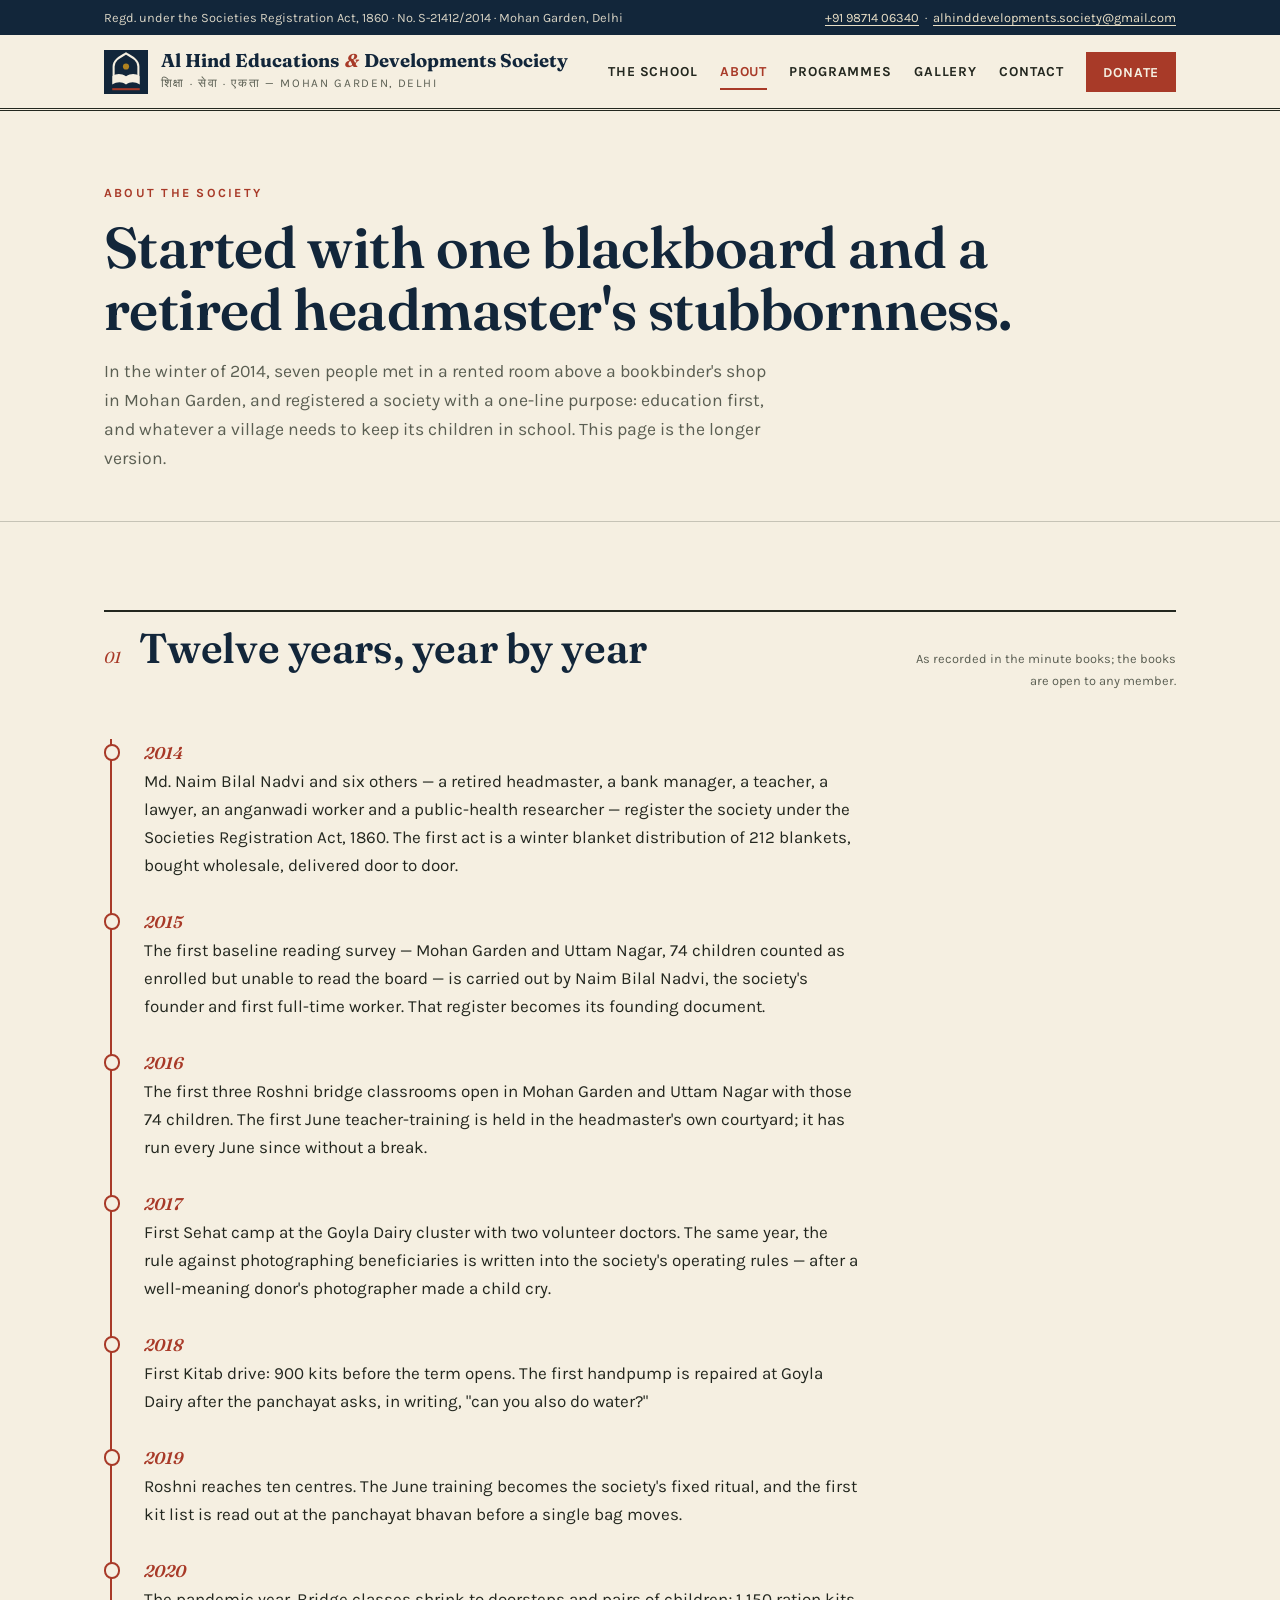
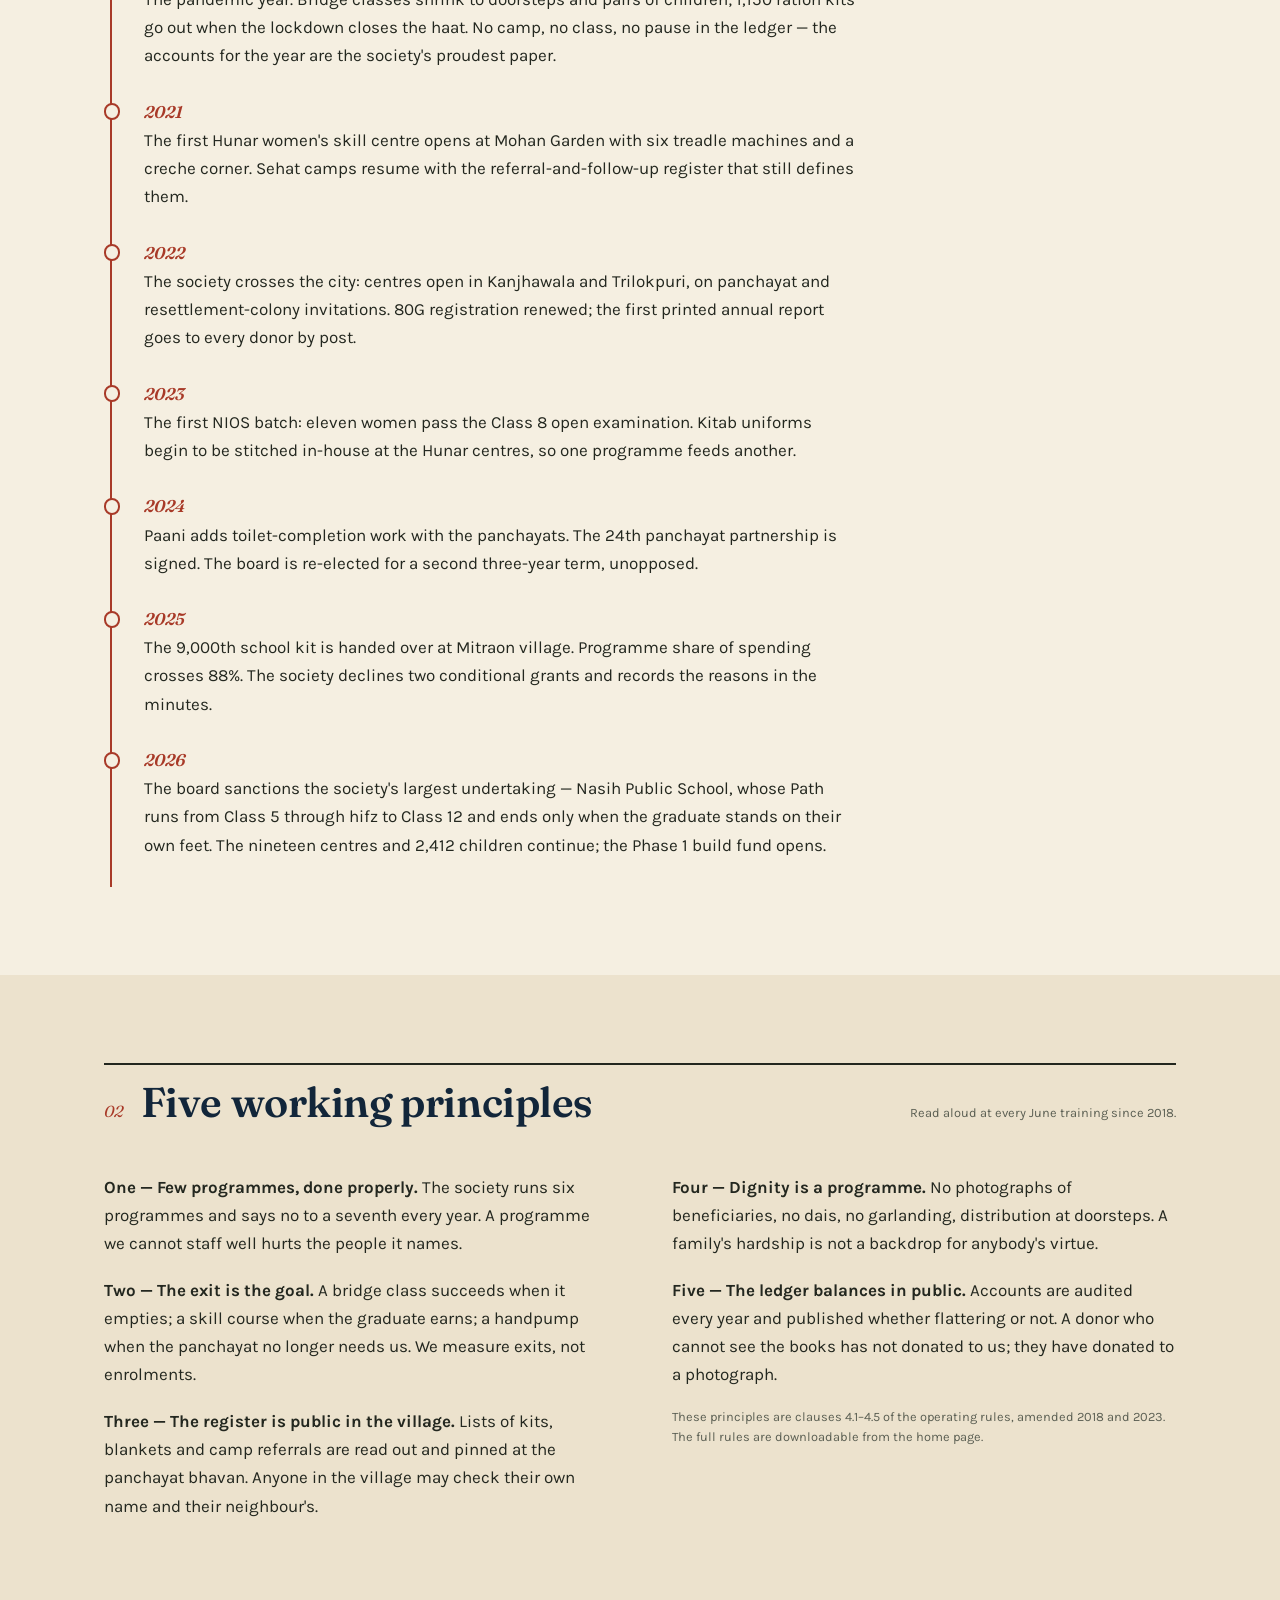
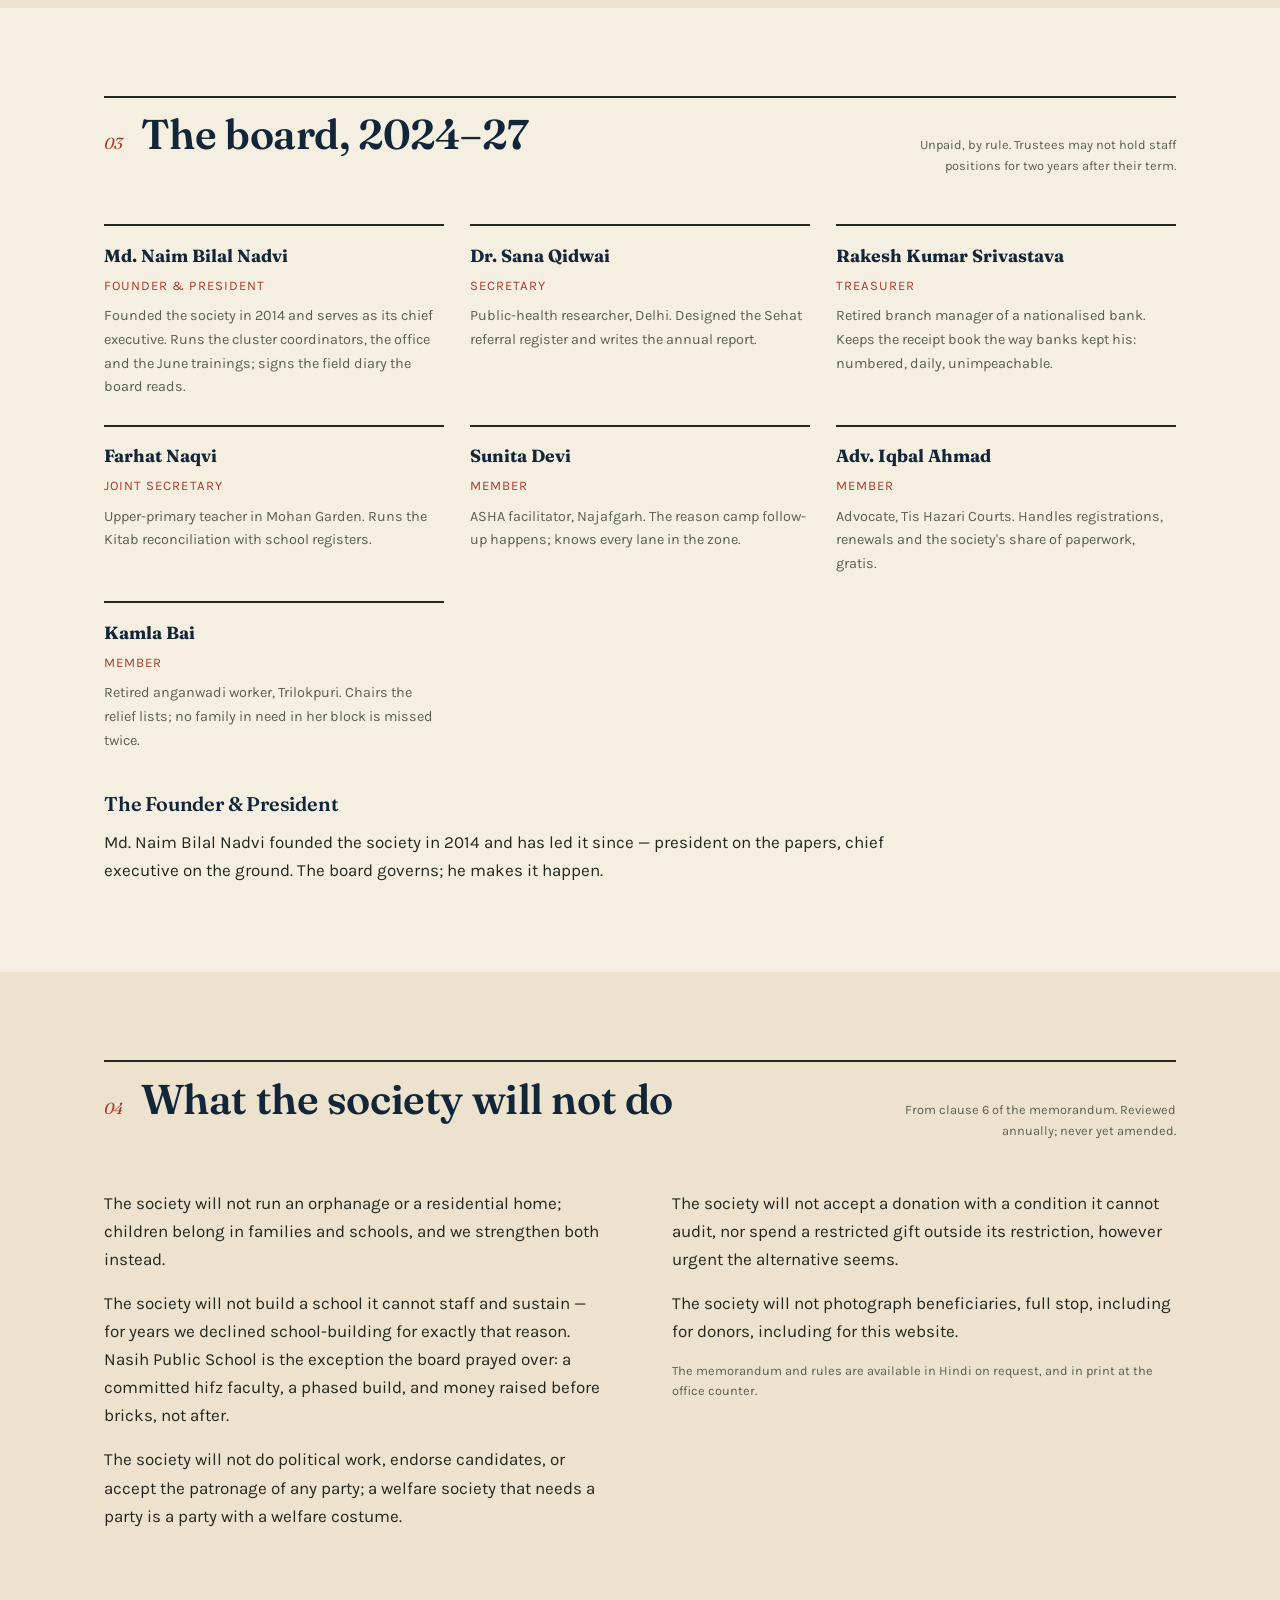
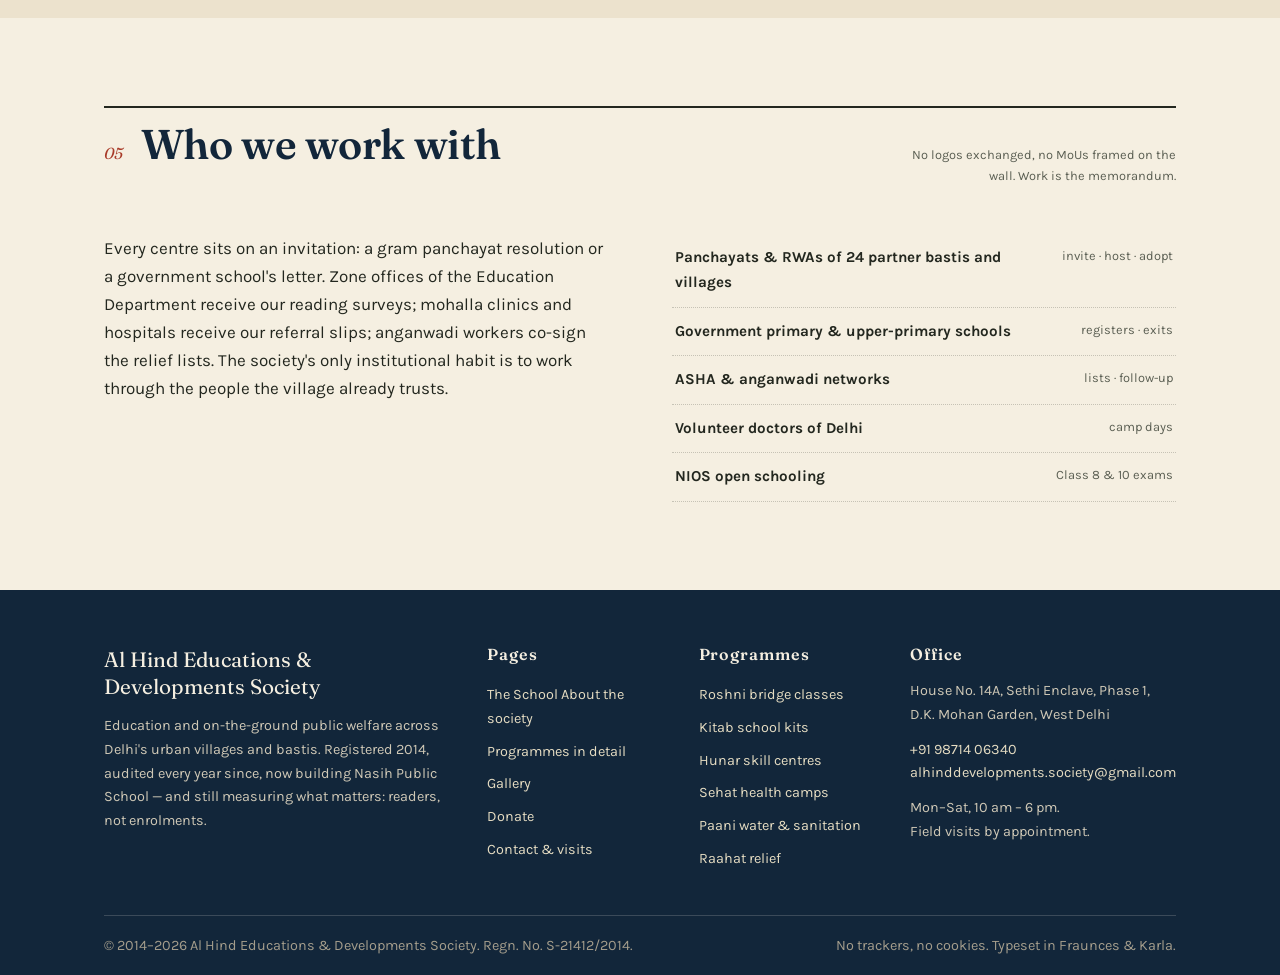
==== about.html @ a282d588 "Redesign around Nasih Public School — Islam-first, four-stage Path New school.html: the idea (adab b" ====
<!DOCTYPE html>
<html lang="en">
<head>
<meta charset="utf-8">
<meta name="viewport" content="width=device-width, initial-scale=1">
<title>About the society — Al Hind Educations &amp; Developments Society, Mohan Garden, Delhi</title>
<meta name="description" content="The history, principles, board and constitution of Al Hind Educations & Developments Society — a welfare society working in education and public welfare across Delhi's urban villages and bastis since 2014.">
<link rel="icon" type="image/svg+xml" href="assets/favicon.svg">
<link rel="preconnect" href="https://fonts.googleapis.com">
<link rel="preconnect" href="https://fonts.gstatic.com" crossorigin>
<link href="https://fonts.googleapis.com/css2?family=Fraunces:ital,opsz,wght@0,9..144,400..700;1,9..144,400..700&family=Karla:ital,wght@0,400..700;1,400..700&display=swap" rel="stylesheet">
<link rel="stylesheet" href="assets/css/style.css">
</head>
<body>
<a class="skip" href="#main">Skip to content</a>
<div class="progress" aria-hidden="true"><span id="progress"></span></div>

<!-- REPLACE before publishing: registration number, phone, email and address are placeholders. -->

<div class="topbar">
  <div class="wrap topbar-in">
    <p>Regd. under the Societies Registration Act, 1860 · No. S-21412/2014 · Mohan Garden, Delhi</p>
    <p><a href="tel:+919871406340">+91 98714 06340</a> &nbsp;·&nbsp; <a href="mailto:alhinddevelopments.society@gmail.com">alhinddevelopments.society@gmail.com</a></p>
  </div>
</div>

<header class="masthead">
  <div class="wrap mast-in">
    <a class="brand" href="index.html">
      <svg class="mark" viewBox="0 0 64 64" aria-hidden="true"><rect width="64" height="64" fill="#12263a"/><path d="M14 38V24C14 14 24 10 32 5C40 10 50 14 50 24V38" fill="none" stroke="#f5efe1" stroke-width="3"/><circle cx="32" cy="24" r="4.5" fill="#b0821f"/><path d="M12 50c7-4 14-4 20 0V38c-7-4-14-4-20 0z" fill="#f5efe1"/><path d="M52 50c-7-4-14-4-20 0V38c7-4 14-4 20 0z" fill="#f5efe1"/><path d="M12 57h40" stroke="#a83a28" stroke-width="3"/></svg>
      <span>
        <span class="brand-name">Al Hind Educations <em>&amp;</em> Developments Society</span>
        <span class="brand-sub">शिक्षा · सेवा · एकता — Mohan Garden, Delhi</span>
      </span>
    </a>
    <button class="nav-toggle" aria-expanded="false" aria-controls="site-nav">Menu</button>
    <nav class="nav" id="site-nav" aria-label="Main">
      <a href="school.html">The School</a>
      <a href="about.html" aria-current="page">About</a>
      <a href="programs.html">Programmes</a>
      <a href="gallery.html">Gallery</a>
      <a href="contact.html">Contact</a>
      <a class="donate" href="donate.html">Donate</a>
    </nav>
  </div>
</header>

<main id="main">

  <section class="page-hero">
    <div class="wrap">
      <p class="kicker">About the society</p>
      <h1>Started with one blackboard and a retired headmaster's stubbornness.</h1>
      <p class="lede">In the winter of 2014, seven people met in a rented room above a bookbinder's shop in Mohan Garden, and registered a society with a one-line purpose: education first, and whatever a village needs to keep its children in school. This page is the longer version.</p>
    </div>
  </section>

  <section id="history">
    <div class="wrap">
      <div class="sec-head"><span class="sec-no">01</span><h2>Twelve years, year by year</h2><span class="sec-note">As recorded in the minute books; the books are open to any member.</span></div>
      <ul class="timeline rv">
        <li><time>2014</time><p>Md. Naim Bilal Nadvi and six others — a retired headmaster, a bank manager, a teacher, a lawyer, an anganwadi worker and a public-health researcher — register the society under the Societies Registration Act, 1860. The first act is a winter blanket distribution of 212 blankets, bought wholesale, delivered door to door.</p></li>
        <li><time>2015</time><p>The first baseline reading survey — Mohan Garden and Uttam Nagar, 74 children counted as enrolled but unable to read the board — is carried out by Naim Bilal Nadvi, the society's founder and first full-time worker. That register becomes its founding document.</p></li>
        <li><time>2016</time><p>The first three Roshni bridge classrooms open in Mohan Garden and Uttam Nagar with those 74 children. The first June teacher-training is held in the headmaster's own courtyard; it has run every June since without a break.</p></li>
        <li><time>2017</time><p>First Sehat camp at the Goyla Dairy cluster with two volunteer doctors. The same year, the rule against photographing beneficiaries is written into the society's operating rules — after a well-meaning donor's photographer made a child cry.</p></li>
        <li><time>2018</time><p>First Kitab drive: 900 kits before the term opens. The first handpump is repaired at Goyla Dairy after the panchayat asks, in writing, "can you also do water?"</p></li>
        <li><time>2019</time><p>Roshni reaches ten centres. The June training becomes the society's fixed ritual, and the first kit list is read out at the panchayat bhavan before a single bag moves.</p></li>
        <li><time>2020</time><p>The pandemic year. Bridge classes shrink to doorsteps and pairs of children; 1,150 ration kits go out when the lockdown closes the haat. No camp, no class, no pause in the ledger — the accounts for the year are the society's proudest paper.</p></li>
        <li><time>2021</time><p>The first Hunar women's skill centre opens at Mohan Garden with six treadle machines and a creche corner. Sehat camps resume with the referral-and-follow-up register that still defines them.</p></li>
        <li><time>2022</time><p>The society crosses the city: centres open in Kanjhawala and Trilokpuri, on panchayat and resettlement-colony invitations. 80G registration renewed; the first printed annual report goes to every donor by post.</p></li>
        <li><time>2023</time><p>The first NIOS batch: eleven women pass the Class 8 open examination. Kitab uniforms begin to be stitched in-house at the Hunar centres, so one programme feeds another.</p></li>
        <li><time>2024</time><p>Paani adds toilet-completion work with the panchayats. The 24th panchayat partnership is signed. The board is re-elected for a second three-year term, unopposed.</p></li>
        <li><time>2025</time><p>The 9,000th school kit is handed over at Mitraon village. Programme share of spending crosses 88%. The society declines two conditional grants and records the reasons in the minutes.</p></li>
        <li><time>2026</time><p>The board sanctions the society's largest undertaking — Nasih Public School, whose Path runs from Class&nbsp;5 through hifz to Class&nbsp;12 and ends only when the graduate stands on their own feet. The nineteen centres and 2,412 children continue; the Phase&nbsp;1 build fund opens.</p></li>
      </ul>
    </div>
  </section>

  <section class="tinted" id="principles">
    <div class="wrap">
      <div class="sec-head"><span class="sec-no">02</span><h2>Five working principles</h2><span class="sec-note">Read aloud at every June training since 2018.</span></div>
      <div class="impact-grid">
        <div class="rv">
          <p style="margin-bottom:1.2rem"><strong>One — Few programmes, done properly.</strong> The society runs six programmes and says no to a seventh every year. A programme we cannot staff well hurts the people it names.</p>
          <p style="margin-bottom:1.2rem"><strong>Two — The exit is the goal.</strong> A bridge class succeeds when it empties; a skill course when the graduate earns; a handpump when the panchayat no longer needs us. We measure exits, not enrolments.</p>
          <p><strong>Three — The register is public in the village.</strong> Lists of kits, blankets and camp referrals are read out and pinned at the panchayat bhavan. Anyone in the village may check their own name and their neighbour's.</p>
        </div>
        <div class="rv">
          <p style="margin-bottom:1.2rem"><strong>Four — Dignity is a programme.</strong> No photographs of beneficiaries, no dais, no garlanding, distribution at doorsteps. A family's hardship is not a backdrop for anybody's virtue.</p>
          <p style="margin-bottom:1.2rem"><strong>Five — The ledger balances in public.</strong> Accounts are audited every year and published whether flattering or not. A donor who cannot see the books has not donated to us; they have donated to a photograph.</p>
          <p class="fine">These principles are clauses 4.1–4.5 of the operating rules, amended 2018 and 2023. The full rules are downloadable from the home page.</p>
        </div>
      </div>
    </div>
  </section>

  <section id="board">
    <div class="wrap">
      <div class="sec-head"><span class="sec-no">03</span><h2>The board, 2024–27</h2><span class="sec-note">Unpaid, by rule. Trustees may not hold staff positions for two years after their term.</span></div>
      <ul class="board rv">
        <li><b>Md. Naim Bilal Nadvi</b><span>Founder &amp; President</span><p>Founded the society in 2014 and serves as its chief executive. Runs the cluster coordinators, the office and the June trainings; signs the field diary the board reads.</p></li>
        <li><b>Dr. Sana Qidwai</b><span>Secretary</span><p>Public-health researcher, Delhi. Designed the Sehat referral register and writes the annual report.</p></li>
        <li><b>Rakesh Kumar Srivastava</b><span>Treasurer</span><p>Retired branch manager of a nationalised bank. Keeps the receipt book the way banks kept his: numbered, daily, unimpeachable.</p></li>
        <li><b>Farhat Naqvi</b><span>Joint Secretary</span><p>Upper-primary teacher in Mohan Garden. Runs the Kitab reconciliation with school registers.</p></li>
        <li><b>Sunita Devi</b><span>Member</span><p>ASHA facilitator, Najafgarh. The reason camp follow-up happens; knows every lane in the zone.</p></li>
        <li><b>Adv. Iqbal Ahmad</b><span>Member</span><p>Advocate, Tis Hazari Courts. Handles registrations, renewals and the society's share of paperwork, gratis.</p></li>
        <li><b>Kamla Bai</b><span>Member</span><p>Retired anganwadi worker, Trilokpuri. Chairs the relief lists; no family in need in her block is missed twice.</p></li>
      </ul>
      <h3 style="margin-top:2.6rem; margin-bottom:.8rem">The Founder &amp; President</h3>
      <p style="max-width:46em">Md. Naim Bilal Nadvi founded the society in 2014 and has led it since — president on the papers, chief executive on the ground. The board governs; he makes it happen.</p>
    </div>
  </section>

  <section class="tinted" id="wont-do">
    <div class="wrap">
      <div class="sec-head"><span class="sec-no">04</span><h2>What the society will not do</h2><span class="sec-note">From clause 6 of the memorandum. Reviewed annually; never yet amended.</span></div>
      <div class="impact-grid">
        <div class="rv">
          <p style="margin-bottom:1rem">The society will not run an orphanage or a residential home; children belong in families and schools, and we strengthen both instead.</p>
          <p style="margin-bottom:1rem">The society will not build a school it cannot staff and sustain — for years we declined school-building for exactly that reason. Nasih Public School is the exception the board prayed over: a committed hifz faculty, a phased build, and money raised before bricks, not after.</p>
          <p>The society will not do political work, endorse candidates, or accept the patronage of any party; a welfare society that needs a party is a party with a welfare costume.</p>
        </div>
        <div class="rv">
          <p style="margin-bottom:1rem">The society will not accept a donation with a condition it cannot audit, nor spend a restricted gift outside its restriction, however urgent the alternative seems.</p>
          <p style="margin-bottom:1rem">The society will not photograph beneficiaries, full stop, including for donors, including for this website.</p>
          <p class="fine">The memorandum and rules are available in Hindi on request, and in print at the office counter.</p>
        </div>
      </div>
    </div>
  </section>

  <section id="partners">
    <div class="wrap">
      <div class="sec-head"><span class="sec-no">05</span><h2>Who we work with</h2><span class="sec-note">No logos exchanged, no MoUs framed on the wall. Work is the memorandum.</span></div>
      <div class="impact-grid rv">
        <div>
          <p style="max-width:38em">Every centre sits on an invitation: a gram panchayat resolution or a government school's letter. Zone offices of the Education Department receive our reading surveys; mohalla clinics and hospitals receive our referral slips; anganwadi workers co-sign the relief lists. The society's only institutional habit is to work through the people the village already trusts.</p>
        </div>
        <div>
          <ul class="doc-list">
            <li><a href="contact.html">Panchayats &amp; RWAs of 24 partner bastis and villages <span>invite · host · adopt</span></a></li>
            <li><a href="contact.html">Government primary &amp; upper-primary schools <span>registers · exits</span></a></li>
            <li><a href="contact.html">ASHA &amp; anganwadi networks <span>lists · follow-up</span></a></li>
            <li><a href="contact.html">Volunteer doctors of Delhi <span>camp days</span></a></li>
            <li><a href="contact.html">NIOS open schooling <span>Class 8 &amp; 10 exams</span></a></li>
          </ul>
        </div>
      </div>
    </div>
  </section>

</main>

<footer>
  <div class="wrap">
    <div class="foot-grid">
      <div>
        <p class="foot-brand">Al Hind Educations &amp; Developments Society</p>
        <p style="margin-top:.9rem">Education and on-the-ground public welfare across Delhi's urban villages and bastis. Registered 2014, audited every year since, now building Nasih Public School — and still measuring what matters: readers, not enrolments.</p>
      </div>
      <div>
        <h3>Pages</h3>
        <ul>
          <li><a href="school.html">The School</a>
      <a href="about.html">About the society</a></li>
          <li><a href="programs.html">Programmes in detail</a></li>
          <li><a href="gallery.html">Gallery</a></li>
          <li><a href="donate.html">Donate</a></li>
          <li><a href="contact.html">Contact &amp; visits</a></li>
        </ul>
      </div>
      <div>
        <h3>Programmes</h3>
        <ul>
          <li><a href="programs.html#roshni">Roshni bridge classes</a></li>
          <li><a href="programs.html#kitab">Kitab school kits</a></li>
          <li><a href="programs.html#hunar">Hunar skill centres</a></li>
          <li><a href="programs.html#sehat">Sehat health camps</a></li>
          <li><a href="programs.html#paani">Paani water &amp; sanitation</a></li>
          <li><a href="programs.html#raahat">Raahat relief</a></li>
        </ul>
      </div>
      <div>
        <h3>Office</h3>
        <p>House No. 14A, Sethi Enclave, Phase 1,<br>D.K. Mohan Garden, West Delhi</p>
        <p style="margin-top:.7rem"><a href="tel:+919871406340">+91 98714 06340</a><br><a href="mailto:alhinddevelopments.society@gmail.com">alhinddevelopments.society@gmail.com</a></p>
        <p style="margin-top:.7rem">Mon–Sat, 10 am – 6 pm.<br>Field visits by appointment.</p>
      </div>
    </div>
    <div class="foot-base">
      <p>© 2014–<span data-year>2026</span> Al Hind Educations &amp; Developments Society. Regn. No. S-21412/2014.</p>
      <p>No trackers, no cookies. Typeset in Fraunces &amp; Karla.</p>
    </div>
  </div>
</footer>

<script src="assets/js/main.js"></script>
</body>
</html>
---- assets/css/style.css ----
/* ==========================================================================
   Al Hind Educations & Developments Society
   Hand-set stylesheet — no framework, no icons-as-decoration, no gradients.
   Display: Fraunces · Text: Karla
   ========================================================================== */

:root {
  --paper: #f5efe1;
  --paper-deep: #ece2cd;
  --card: #fbf7ec;
  --ink: #23271f;
  --ink-soft: #5b5f53;
  --indigo: #1d3a56;
  --indigo-deep: #12263a;
  --madder: #a83a28;
  --madder-deep: #7d2a1c;
  --ochre: #b0821f;
  --leaf: #33654c;
  --line: rgba(35, 39, 31, 0.22);
  --line-soft: rgba(35, 39, 31, 0.12);
  --serif: "Fraunces", "Iowan Old Style", Georgia, "Times New Roman", serif;
  --sans: "Karla", "Gill Sans", "Trebuchet MS", Verdana, sans-serif;
  --wrap: 72rem;
  --gutter: clamp(1rem, 4vw, 2.5rem);
}

* { margin: 0; padding: 0; box-sizing: border-box; }

html { scroll-behavior: smooth; }

body {
  background: var(--paper);
  color: var(--ink);
  font-family: var(--sans);
  font-size: 1.0625rem;
  line-height: 1.65;
  -webkit-font-smoothing: antialiased;
  text-rendering: optimizeLegibility;
  overflow-x: clip;
}

img { display: block; max-width: 100%; height: auto; }

a { color: var(--madder); text-decoration-thickness: 1px; text-underline-offset: 3px; }
a:hover { color: var(--madder-deep); }

::selection { background: var(--ochre); color: var(--indigo-deep); }

:focus-visible {
  outline: 2px solid var(--madder);
  outline-offset: 3px;
}

.wrap { max-width: var(--wrap); margin-inline: auto; padding-inline: var(--gutter); }

.skip {
  position: absolute; left: -999px; top: 0;
  background: var(--indigo-deep); color: var(--paper);
  padding: .6rem 1rem; z-index: 200;
}
.skip:focus { left: 0; }

/* ---------- type helpers ---------- */

h1, h2, h3, .display {
  font-family: var(--serif);
  font-weight: 600;
  line-height: 1.08;
  letter-spacing: -0.01em;
  color: var(--indigo-deep);
}

.kicker {
  font-family: var(--sans);
  font-size: .78rem;
  font-weight: 700;
  letter-spacing: .18em;
  text-transform: uppercase;
  color: var(--madder);
}

.small { font-size: .9rem; }
.fine { font-size: .8rem; color: var(--ink-soft); line-height: 1.55; }

em { font-family: var(--serif); font-style: italic; }

/* ---------- progress + topbar ---------- */

.progress {
  position: fixed; inset: 0 0 auto 0; height: 3px;
  background: transparent; z-index: 120; pointer-events: none;
}
.progress span {
  display: block; height: 100%; width: 0;
  background: var(--madder);
}

.topbar {
  background: var(--indigo-deep); color: #d8d3c4;
  font-size: .8rem;
}
.topbar a { color: #e9dfc6; }
.topbar-in {
  display: flex; justify-content: space-between; gap: 1rem;
  padding-block: .45rem; flex-wrap: wrap;
}

/* ---------- masthead ---------- */

.masthead {
  background: var(--paper);
  border-bottom: 3px double var(--ink);
  position: sticky; top: 0; z-index: 100;
  transition: box-shadow .25s ease;
}
.masthead.scrolled { box-shadow: 0 6px 24px rgba(18, 38, 58, .14); }

.mast-in {
  display: flex; align-items: center; justify-content: space-between;
  gap: 1.5rem; padding-block: .9rem;
}

.brand { display: flex; align-items: center; gap: .8rem; text-decoration: none; color: inherit; }
.brand .mark { width: 44px; height: 44px; flex: none; }
.brand-name {
  font-family: var(--serif); font-weight: 700; font-size: 1.16rem;
  color: var(--indigo-deep); line-height: 1.15; display: block;
}
.brand-name em { color: var(--madder); padding-inline: .1em; }
.brand-sub { display: block; font-size: .74rem; letter-spacing: .14em; text-transform: uppercase; color: var(--ink-soft); margin-top: .15rem; }

.nav { display: flex; align-items: center; gap: 1.4rem; }
.nav a {
  text-decoration: none; color: var(--ink);
  font-size: .86rem; font-weight: 700; letter-spacing: .06em; text-transform: uppercase;
  padding-block: .35rem; border-bottom: 2px solid transparent;
}
.nav a:hover, .nav a[aria-current="page"] { color: var(--madder); border-bottom-color: var(--madder); }
.nav a.donate {
  background: var(--madder); color: var(--paper);
  padding: .55rem 1.05rem; border-bottom: none;
}
.nav a.donate:hover { background: var(--madder-deep); color: var(--paper); }

.nav-toggle {
  display: none; background: none; border: 1.5px solid var(--ink);
  font: 700 .8rem var(--sans); letter-spacing: .1em; text-transform: uppercase;
  padding: .5rem .9rem; cursor: pointer; color: var(--ink);
}

/* ---------- hero ---------- */

.hero { padding-block: clamp(2.5rem, 6vw, 5rem) clamp(2.5rem, 6vw, 4.5rem); }
.hero-grid {
  display: grid; grid-template-columns: minmax(0, 7fr) minmax(0, 5fr);
  gap: clamp(2rem, 5vw, 4.5rem); align-items: start;
}
.hero h1 {
  font-size: clamp(2.6rem, 6vw, 4.6rem);
  margin: 1rem 0 1.4rem;
}
.hero h1 .thin { font-weight: 400; font-style: italic; color: var(--madder); }
.hero .lede {
  font-size: clamp(1.05rem, 1.6vw, 1.25rem);
  max-width: 34em; color: var(--ink-soft);
}
.hero .lede strong { color: var(--ink); }

.hero-cta { display: flex; gap: 2rem; margin-top: 1.8rem; flex-wrap: wrap; }
.arrow-link {
  font-weight: 700; letter-spacing: .04em; text-transform: uppercase;
  font-size: .86rem; text-decoration: none; color: var(--indigo-deep);
  border-bottom: 2px solid var(--ochre); padding-bottom: .3rem;
}
.arrow-link:hover { color: var(--madder); border-color: var(--madder); }
.arrow-link::after { content: " →"; font-family: var(--sans); }

.hero-fig { position: relative; }
.hero-fig figure { border: 1px solid var(--line); background: var(--card); padding: .6rem; }
.hero-fig img { width: 100%; aspect-ratio: 4 / 3; object-fit: cover; }
.hero-fig figcaption { font-size: .8rem; color: var(--ink-soft); padding-top: .55rem; line-height: 1.5; }
.hero-fig .stamp {
  position: absolute; top: -1.1rem; right: -0.6rem;
  background: var(--indigo); color: var(--paper);
  font-size: .72rem; letter-spacing: .16em; text-transform: uppercase; font-weight: 700;
  padding: .45rem .8rem; transform: rotate(2deg);
}

/* stats strip */
.stats {
  margin-top: clamp(2.5rem, 5vw, 4rem);
  border-top: 2px solid var(--ink);
  display: grid; grid-template-columns: repeat(5, 1fr);
}
.stat { padding: 1.1rem 1.2rem 0 0; }
.stat + .stat { border-left: 1px solid var(--line-soft); padding-left: 1.2rem; }
.stat b {
  display: block; font-family: var(--serif); font-weight: 700;
  font-size: clamp(1.6rem, 3vw, 2.4rem); color: var(--indigo-deep); line-height: 1;
}
.stat span { font-size: .8rem; color: var(--ink-soft); display: block; margin-top: .4rem; line-height: 1.4; }

/* ---------- field ticker ---------- */

.ticker { border-block: 1px solid var(--line); background: var(--paper-deep); overflow: hidden; }
.ticker-in { display: flex; width: max-content; animation: tick 60s linear infinite; }
.ticker:hover .ticker-in, .ticker:focus-within .ticker-in { animation-play-state: paused; }
.ticker-set { display: flex; gap: 3rem; padding: .6rem 1.5rem .6rem 3rem; white-space: nowrap; font-size: .84rem; color: var(--ink); }
.ticker-set b { color: var(--madder); font-weight: 700; letter-spacing: .08em; }
@keyframes tick { to { transform: translateX(-50%); } }

/* ---------- section scaffolding ---------- */

section { padding-block: clamp(3rem, 7vw, 5.5rem); }
section.tinted { background: var(--paper-deep); }
section.dark { background: var(--indigo-deep); color: #ddd6c5; }
section.dark h2, section.dark h3 { color: var(--paper); }

.sec-head {
  display: flex; align-items: baseline; gap: 1.1rem;
  border-top: 2px solid var(--ink); padding-top: .9rem;
  margin-bottom: clamp(1.8rem, 4vw, 3rem);
}
.sec-no {
  font-family: var(--serif); font-style: italic; font-size: 1rem; color: var(--madder);
}
.sec-head h2 { font-size: clamp(1.7rem, 3.4vw, 2.6rem); }
.sec-head .sec-note { margin-left: auto; font-size: .8rem; color: var(--ink-soft); max-width: 22em; text-align: right; }
section.dark .sec-head { border-top-color: var(--paper); }
section.dark .sec-head .sec-note { color: #b7b0a0; }

/* ---------- mission ---------- */

.mission-grid { display: grid; grid-template-columns: minmax(0, 7fr) minmax(0, 5fr); gap: clamp(2rem, 5vw, 4rem); }
.mission-statement {
  font-family: var(--serif); font-size: clamp(1.5rem, 3vw, 2.2rem);
  line-height: 1.3; color: var(--indigo-deep); font-weight: 500;
}
.mission-statement em { color: var(--madder); }
.mission-body p + p { margin-top: 1rem; }
.signoff { margin-top: 1.6rem; display: flex; align-items: center; gap: 1rem; }
.signoff .sig {
  font-family: var(--serif); font-style: italic; font-size: 1.35rem; color: var(--indigo);
}
.signoff small { display: block; color: var(--ink-soft); }
.rule-v { width: 1px; align-self: stretch; background: var(--line); }

/* ---------- programme accordion ---------- */

.prog { border-bottom: 1px solid var(--line); }
.prog:first-of-type { border-top: 1px solid var(--line); }
.prog-btn {
  width: 100%; background: none; border: none; cursor: pointer;
  display: grid; grid-template-columns: 3.2rem 1fr auto 2rem;
  align-items: baseline; gap: 1rem; text-align: left;
  padding: 1.15rem .4rem; color: inherit; font: inherit;
}
.prog-btn:hover { background: rgba(176, 130, 31, .08); }
.prog-no { font-family: var(--serif); font-style: italic; color: var(--madder); font-size: 1.05rem; }
.prog-name { font-family: var(--serif); font-size: clamp(1.2rem, 2.4vw, 1.7rem); font-weight: 600; color: var(--indigo-deep); }
.prog-name small { display: block; font-family: var(--sans); font-size: .8rem; color: var(--ink-soft); letter-spacing: .04em; margin-top: .15rem; font-weight: 400; }
.prog-meta { font-size: .8rem; color: var(--ink-soft); letter-spacing: .06em; text-transform: uppercase; }
.prog-x { font-family: var(--serif); font-size: 1.4rem; color: var(--madder); text-align: right; transition: transform .3s ease; }
.prog.open .prog-x { transform: rotate(45deg); }

.prog-panel { display: grid; grid-template-rows: 0fr; transition: grid-template-rows .45s ease; }
.prog.open .prog-panel { grid-template-rows: 1fr; }
.prog-panel > div { overflow: hidden; }
.prog-body {
  display: grid; grid-template-columns: minmax(0, 7fr) minmax(0, 5fr);
  gap: 2rem; padding: .4rem .4rem 2rem;
}
.prog-body p { max-width: 38em; }
.prog-body p + p { margin-top: .9rem; }
.prog-facts { border-left: 1px solid var(--line); padding-left: 1.6rem; }
.prog-facts dl div { display: flex; justify-content: space-between; gap: 1rem; padding: .5rem 0; border-bottom: 1px dotted var(--line); }
.prog-facts dt { font-size: .82rem; letter-spacing: .08em; text-transform: uppercase; color: var(--ink-soft); }
.prog-facts dd { font-weight: 700; font-size: .92rem; text-align: right; }
.prog-fig { grid-column: 1 / -1; }
.prog-fig img { width: 100%; max-height: 22rem; object-fit: cover; }
.prog-fig figcaption { font-size: .8rem; color: var(--ink-soft); padding-top: .5rem; }

/* ---------- impact ---------- */

.impact-grid { display: grid; grid-template-columns: minmax(0, 6fr) minmax(0, 6fr); gap: clamp(2rem, 5vw, 4rem); align-items: start; }
.chart { background: var(--card); border: 1px solid var(--line); padding: 1.4rem; }
.chart h3 { font-size: 1.05rem; margin-bottom: .2rem; }
.chart .fine { margin-bottom: 1rem; }
.bar-row { display: grid; grid-template-columns: 6.5rem 1fr 3.2rem; align-items: center; gap: .8rem; padding-block: .45rem; }
.bar-row span { font-size: .85rem; }
.bar { background: var(--paper-deep); height: .9rem; position: relative; }
.bar i { position: absolute; inset: 0 auto 0 0; background: var(--indigo); }
.bar-row:nth-child(odd) .bar i { background: var(--madder); }
.bar-row b { font-size: .9rem; text-align: right; }
.footnote { margin-top: 1.1rem; font-size: .78rem; color: var(--ink-soft); border-top: 1px dotted var(--line); padding-top: .7rem; }

/* ---------- field story ---------- */

.story { display: grid; grid-template-columns: minmax(0, 8fr) minmax(0, 4fr); gap: clamp(2rem, 5vw, 4rem); }
.story article { max-width: 40em; }
.story .byline { font-size: .82rem; letter-spacing: .1em; text-transform: uppercase; color: var(--ink-soft); margin-bottom: 1.4rem; }
.story article p { margin-bottom: 1.1rem; }
.story article p:first-of-type::first-letter {
  font-family: var(--serif); font-weight: 700; font-size: 4.3rem; line-height: .8;
  float: left; padding: .35rem .7rem 0 0; color: var(--madder);
}
.pull {
  border-top: 2px solid var(--madder); border-bottom: 1px solid var(--line);
  margin: 1.8rem 0; padding: 1.1rem 0;
  font-family: var(--serif); font-style: italic; font-size: 1.45rem; line-height: 1.35;
  color: var(--indigo-deep);
}
.story-aside figure + figure { margin-top: 1.4rem; }
.story-aside img { width: 100%; aspect-ratio: 5 / 4; object-fit: cover; border: 1px solid var(--line); padding: .4rem; background: var(--card); }
.story-aside figcaption { font-size: .8rem; color: var(--ink-soft); padding-top: .45rem; }

/* ---------- tables ---------- */

table { width: 100%; border-collapse: collapse; font-size: .92rem; }
.tablewrap { overflow-x: auto; -webkit-overflow-scrolling: touch; }
.tablewrap table { min-width: 34rem; }
caption { text-align: left; font-size: .8rem; color: var(--ink-soft); padding-bottom: .6rem; }
th {
  text-align: left; font-size: .76rem; letter-spacing: .1em; text-transform: uppercase;
  color: var(--ink-soft); border-bottom: 2px solid var(--ink); padding: .55rem .8rem .55rem 0;
}
td { border-bottom: 1px solid var(--line-soft); padding: .6rem .8rem .6rem 0; vertical-align: top; }
td.num, th.num { text-align: right; font-variant-numeric: tabular-nums; }
tr:hover td { background: rgba(176, 130, 31, .07); }

/* ---------- voices ---------- */

.voices { display: grid; grid-template-columns: repeat(3, 1fr); gap: 2rem; }
.voice { border-top: 2px solid var(--ink); padding-top: 1.1rem; }
.voice blockquote {
  font-family: var(--serif); font-style: italic; font-size: 1.22rem; line-height: 1.45;
  color: var(--paper);
}
.voice blockquote::before { content: "“"; color: var(--ochre); font-size: 1.6em; line-height: 0; vertical-align: -0.3em; margin-right: .1em; }
.voice cite { display: block; margin-top: 1rem; font-style: normal; font-size: .8rem; letter-spacing: .1em; text-transform: uppercase; color: #b7b0a0; }

/* ---------- transparency ---------- */

.trans-grid { display: grid; grid-template-columns: minmax(0, 6fr) minmax(0, 6fr); gap: clamp(2rem, 5vw, 4rem); align-items: start; }
.doc-list { list-style: none; }
.doc-list li { border-bottom: 1px dotted var(--line); }
.doc-list a {
  display: flex; justify-content: space-between; gap: 1rem;
  padding: .7rem .2rem; text-decoration: none; color: var(--ink); font-weight: 700; font-size: .95rem;
}
.doc-list a:hover { color: var(--madder); }
.doc-list a span { color: var(--ink-soft); font-weight: 400; font-size: .8rem; white-space: nowrap; }

/* ---------- give ---------- */

.give-grid { display: grid; grid-template-columns: repeat(4, 1fr); gap: 1.2rem; }
.give-card {
  border: 1px solid var(--line); background: var(--card); padding: 1.3rem;
  display: flex; flex-direction: column; gap: .6rem; text-decoration: none; color: inherit;
  transition: transform .2s ease, box-shadow .2s ease;
}
.give-card:hover { transform: translateY(-4px); box-shadow: 0 12px 28px rgba(18, 38, 58, .16); color: inherit; }
.give-card b { font-family: var(--serif); font-size: 1.7rem; color: var(--madder); }
.give-card span { font-size: .92rem; color: var(--ink-soft); }
.give-card .arrow-link { margin-top: auto; align-self: flex-start; }

/* ---------- news ---------- */

.news-list { border-top: 1px solid var(--line); }
.news-item {
  display: grid; grid-template-columns: 8.5rem 1fr auto; gap: 1.5rem; align-items: baseline;
  padding: 1.1rem .2rem; border-bottom: 1px solid var(--line);
}
.news-item time { font-family: var(--serif); font-style: italic; color: var(--madder); }
.news-item h3 { font-size: 1.15rem; font-weight: 600; }
.news-item p { color: var(--ink-soft); font-size: .94rem; margin-top: .25rem; max-width: 44em; }
.news-item .tag {
  font-size: .72rem; letter-spacing: .12em; text-transform: uppercase; font-weight: 700;
  border: 1px solid var(--line); padding: .25rem .6rem; color: var(--ink-soft); white-space: nowrap;
}

/* ---------- gallery ---------- */

.gal { display: grid; grid-template-columns: repeat(3, 1fr); gap: 1.4rem; }
.gal figure { border: 1px solid var(--line); background: var(--card); padding: .5rem; }
.gal .ph { overflow: hidden; }
.gal img { width: 100%; aspect-ratio: 4 / 3; object-fit: cover; filter: saturate(.92) contrast(1.02); transition: transform .6s ease; }
.gal figure:hover img { transform: scale(1.04); }
.gal figcaption { font-size: .82rem; color: var(--ink-soft); padding-top: .55rem; line-height: 1.5; }
.gal figcaption b { color: var(--ink); }

/* ---------- faq ---------- */

.faq { max-width: 52rem; }
.faq .prog-btn { grid-template-columns: 1fr 2rem; }
.faq .prog-name { font-size: 1.15rem; }
.faq .prog-body { display: block; padding-bottom: 1.4rem; }
.faq .prog-body p { max-width: 46em; }

/* ---------- forms ---------- */

.field { margin-bottom: 1.3rem; }
.field label {
  display: block; font-size: .78rem; font-weight: 700; letter-spacing: .12em;
  text-transform: uppercase; color: var(--ink-soft); margin-bottom: .4rem;
}
.field input, .field select, .field textarea {
  width: 100%; background: transparent; border: none;
  border-bottom: 2px solid var(--ink);
  font: 1rem var(--sans); color: var(--ink); padding: .55rem .1rem;
  border-radius: 0;
}
.field textarea { border: 1.5px solid var(--line); padding: .8rem; background: var(--card); }
.field input:focus, .field select:focus, .field textarea:focus { outline: none; border-color: var(--madder); }
.btn {
  display: inline-block; background: var(--indigo); color: var(--paper);
  border: none; cursor: pointer; font: 700 .88rem var(--sans);
  letter-spacing: .1em; text-transform: uppercase; padding: .85rem 1.6rem;
  text-decoration: none;
}
.btn:hover { background: var(--indigo-deep); color: var(--paper); }
.btn.madder { background: var(--madder); }
.btn.madder:hover { background: var(--madder-deep); }
.form-note { font-size: .85rem; color: var(--leaf); font-weight: 700; min-height: 1.4em; margin-top: .6rem; }

/* ---------- contact ---------- */

.contact-grid { display: grid; grid-template-columns: minmax(0, 5fr) minmax(0, 7fr); gap: clamp(2rem, 5vw, 4rem); align-items: start; }
.addr { font-style: normal; line-height: 1.9; }
.addr b { font-family: var(--serif); font-size: 1.15rem; color: var(--indigo-deep); }
.map-frame { border: 1px solid var(--line); background: var(--card); padding: .5rem; }
.map-frame iframe { width: 100%; height: 20rem; border: none; display: block; filter: saturate(.85); }

/* ---------- footer ---------- */

footer { background: var(--indigo-deep); color: #cfc8b6; margin-top: 0; }
.foot-grid {
  display: grid; grid-template-columns: 2fr 1fr 1fr 1.4fr;
  gap: 2.5rem; padding-block: 3.5rem 2.5rem;
}
footer h3 { color: var(--paper); font-size: 1rem; letter-spacing: .06em; margin-bottom: 1rem; }
footer .foot-brand { font-family: var(--serif); font-size: 1.3rem; color: var(--paper); line-height: 1.3; }
footer p, footer li { font-size: .9rem; }
footer ul { list-style: none; }
footer li { padding-block: .28rem; }
footer a { color: #e5dcc2; text-decoration: none; }
footer a:hover { color: var(--ochre); }
.foot-base {
  border-top: 1px solid rgba(245, 239, 225, .18);
  padding-block: 1.1rem; display: flex; justify-content: space-between; gap: 1rem; flex-wrap: wrap;
  font-size: .78rem; color: #a49d8c;
}

/* ---------- page hero for inner pages ---------- */

.page-hero { padding-block: clamp(2.5rem, 6vw, 4.5rem) clamp(2rem, 4vw, 3rem); border-bottom: 1px solid var(--line); }
.page-hero h1 { font-size: clamp(2.2rem, 5vw, 3.6rem); margin: .8rem 0 1rem; max-width: 16em; }
.page-hero .lede { color: var(--ink-soft); max-width: 38em; font-size: 1.1rem; }

/* ---------- timeline (about) ---------- */

.timeline { border-left: 2px solid var(--madder); margin-left: .4rem; }
.timeline li { list-style: none; position: relative; padding: 0 0 1.8rem 2rem; }
.timeline li::before {
  content: ""; position: absolute; left: -0.55rem; top: .35rem;
  width: .8rem; height: .8rem; background: var(--paper); border: 2px solid var(--madder); border-radius: 50%;
}
.timeline time { font-family: var(--serif); font-style: italic; color: var(--madder); font-weight: 600; }
.timeline p { max-width: 42em; }

/* ---------- board ---------- */

.board { display: grid; grid-template-columns: repeat(3, 1fr); gap: 1.6rem; }
.board li { list-style: none; border-top: 2px solid var(--ink); padding-top: .9rem; }
.board b { font-family: var(--serif); font-size: 1.1rem; color: var(--indigo-deep); display: block; }
.board span { font-size: .82rem; letter-spacing: .08em; text-transform: uppercase; color: var(--madder); }
.board p { font-size: .9rem; color: var(--ink-soft); margin-top: .4rem; }

/* ---------- reveal on scroll ---------- */

.rv { opacity: 0; transform: translateY(18px); transition: opacity .7s ease, transform .7s ease; }
.rv.in { opacity: 1; transform: none; }

@media (prefers-reduced-motion: reduce) {
  html { scroll-behavior: auto; }
  .ticker-in { animation: none; }
  .rv { opacity: 1; transform: none; transition: none; }
  * { transition-duration: .01ms !important; }
}

/* ---------- responsive ---------- */

@media (max-width: 62rem) {
  .hero-grid, .mission-grid, .impact-grid, .story, .trans-grid, .contact-grid { grid-template-columns: 1fr; }
  .stats { grid-template-columns: repeat(3, 1fr); row-gap: 1.4rem; }
  .stat:nth-child(4) { border-left: none; padding-left: 0; }
  .voices { grid-template-columns: 1fr; }
  .give-grid { grid-template-columns: repeat(2, 1fr); }
  .gal { grid-template-columns: repeat(2, 1fr); }
  .foot-grid { grid-template-columns: 1fr 1fr; }
  .board { grid-template-columns: 1fr 1fr; }
  .prog-body { grid-template-columns: 1fr; }
  .prog-facts { border-left: none; padding-left: 0; border-top: 1px solid var(--line); padding-top: 1rem; }
  .nav {
    display: none; position: absolute; top: 100%; left: 0; right: 0;
    background: var(--paper); flex-direction: column; align-items: flex-start;
    padding: 1.2rem var(--gutter) 1.6rem; gap: .9rem; border-bottom: 3px double var(--ink);
  }
  .nav.open { display: flex; }
  .nav-toggle { display: block; }
  .mast-in { gap: 1rem; }
}

@media (max-width: 46rem) {
  .stats { grid-template-columns: 1fr 1fr; }
  .stat + .stat { border-left: none; padding-left: 0; }
  .stat:nth-child(even) { border-left: 1px solid var(--line-soft); padding-left: 1.2rem; }
  .give-grid, .gal, .board { grid-template-columns: 1fr; }
  .news-item { grid-template-columns: 1fr; gap: .3rem; }
  .news-item .tag { justify-self: start; }
  .sec-head { flex-wrap: wrap; }
  .sec-head .sec-note { margin-left: 0; text-align: left; }
  .prog-btn { grid-template-columns: 2.2rem 1fr 1.6rem; }
  .prog-meta { display: none; }
  .foot-grid { grid-template-columns: 1fr; }
}

@media (max-width: 30rem) {
  .brand-sub { display: none; }
  .topbar-in { font-size: .72rem; }
  .mast-in { padding-block: .7rem; }
  .hero h1 { font-size: 2.3rem; }
  .pull { font-size: 1.2rem; }
}

/* ---------- the path (Nasih Public School) ---------- */

.path { list-style: none; border-top: 2px solid var(--ink); }
.path li {
  display: grid; grid-template-columns: 4.5rem 1fr; gap: 1.2rem;
  padding: 1.5rem .2rem; border-bottom: 1px solid var(--line);
}
.path-no { font-family: var(--serif); font-style: italic; font-size: 2.1rem; color: var(--madder); line-height: 1; }
.path h3 { font-size: 1.3rem; margin-bottom: .4rem; }
.path h3 em { color: var(--indigo); }
.path p { max-width: 46em; color: var(--ink-soft); }
.path .path-len {
  display: inline-block; margin-top: .7rem; font-size: .74rem; font-weight: 700;
  letter-spacing: .12em; text-transform: uppercase; color: var(--indigo);
  border: 1px solid var(--line); padding: .3rem .7rem;
}
@media (max-width: 46rem) {
  .path li { grid-template-columns: 2.8rem 1fr; gap: .9rem; padding: 1.2rem 0; }
  .path-no { font-size: 1.5rem; }
}

.buildfund {
  margin-top: 2.6rem; background: var(--card); border: 1px solid var(--line);
  padding: 1.6rem; display: grid; grid-template-columns: minmax(0, 6fr) minmax(0, 6fr);
  gap: 2rem; align-items: center;
}
.buildfund h3 { font-size: 1.2rem; margin-bottom: .5rem; }
.buildfund p { color: var(--ink-soft); font-size: .95rem; max-width: 34em; }
.buildfund .bar { height: 1.1rem; }
.buildfund .raised { display: flex; justify-content: space-between; gap: 1rem; font-size: .85rem; margin-top: .6rem; }
.buildfund .raised b { font-family: var(--serif); font-size: 1.05rem; color: var(--indigo-deep); }
@media (max-width: 62rem) { .buildfund { grid-template-columns: 1fr; } }

/* ---------- school day table ---------- */

.daytable td:first-child { font-family: var(--serif); font-style: italic; color: var(--madder); white-space: nowrap; padding-right: 1.2rem; }

/* bars grow as the chart enters the viewport */
.bar i { width: 0; transition: width 1.2s cubic-bezier(.2, .7, .2, 1) .15s; }
.in .bar i { width: var(--w, 100%); }

/* section rail with scrollspy (home page, wide screens only) */
.rail {
  position: fixed; right: 1.1rem; top: 50%; transform: translateY(-50%);
  display: none; flex-direction: column; gap: .55rem; z-index: 90;
}
@media (min-width: 88rem) { .rail { display: flex; } }
.rail a {
  font-size: .64rem; font-weight: 700; letter-spacing: .14em; text-transform: uppercase;
  color: var(--ink-soft); text-decoration: none;
  display: flex; align-items: center; justify-content: flex-end; gap: .5rem;
  opacity: .55; transition: opacity .25s ease, color .25s ease;
}
.rail a::after { content: ""; width: .9rem; height: 2px; background: currentColor; transition: width .25s ease; }
.rail a:hover { opacity: 1; }
.rail a.on { opacity: 1; color: var(--madder); }
.rail a.on::after { width: 1.8rem; }

/* back to top */
.btt {
  position: fixed; right: 1.1rem; bottom: 1.2rem; z-index: 90;
  width: 2.6rem; height: 2.6rem; border: 1.5px solid var(--ink);
  background: var(--paper); color: var(--ink); font-size: 1.1rem; cursor: pointer;
  opacity: 0; pointer-events: none; transform: translateY(8px);
  transition: opacity .3s ease, transform .3s ease;
}
.btt.show { opacity: 1; pointer-events: auto; transform: none; }
.btt:hover { background: var(--madder); border-color: var(--madder); color: var(--paper); }

/* grid children must be allowed to shrink, or long lines force overflow */
.hero-grid > *, .mission-grid > *, .impact-grid > *, .story > *,
.trans-grid > *, .contact-grid > *, .prog-body > * { min-width: 0; }

/* ---------- mobile re-alignment: everything sits inside the screen ---------- */
@media (max-width: 46rem) {
  p, li, dd, dt, h1, h2, h3, blockquote, caption, .fine { overflow-wrap: break-word; }
  .sec-head h2 { font-size: 1.55rem; }
  .prog-name { font-size: 1.15rem; }
  .prog-body p, .story article p, .mission-body p, .impact-grid p, .faq .prog-body p { max-width: 100%; }
  .story article ol { padding-left: 1.1rem; }
  .pull { font-size: 1.15rem; margin: 1.4rem 0; }
  .chart { padding: 1rem; }
  .bar-row { grid-template-columns: 5rem 1fr 2.6rem; gap: .55rem; }
  .doc-list a { flex-wrap: wrap; }
  .doc-list a span { white-space: normal; }
  .prog-facts dl div { flex-wrap: wrap; gap: .2rem; }
  .prog-facts dd { text-align: left; }
  .signoff { flex-wrap: wrap; }
  .hero-fig .stamp { right: 0; }
}
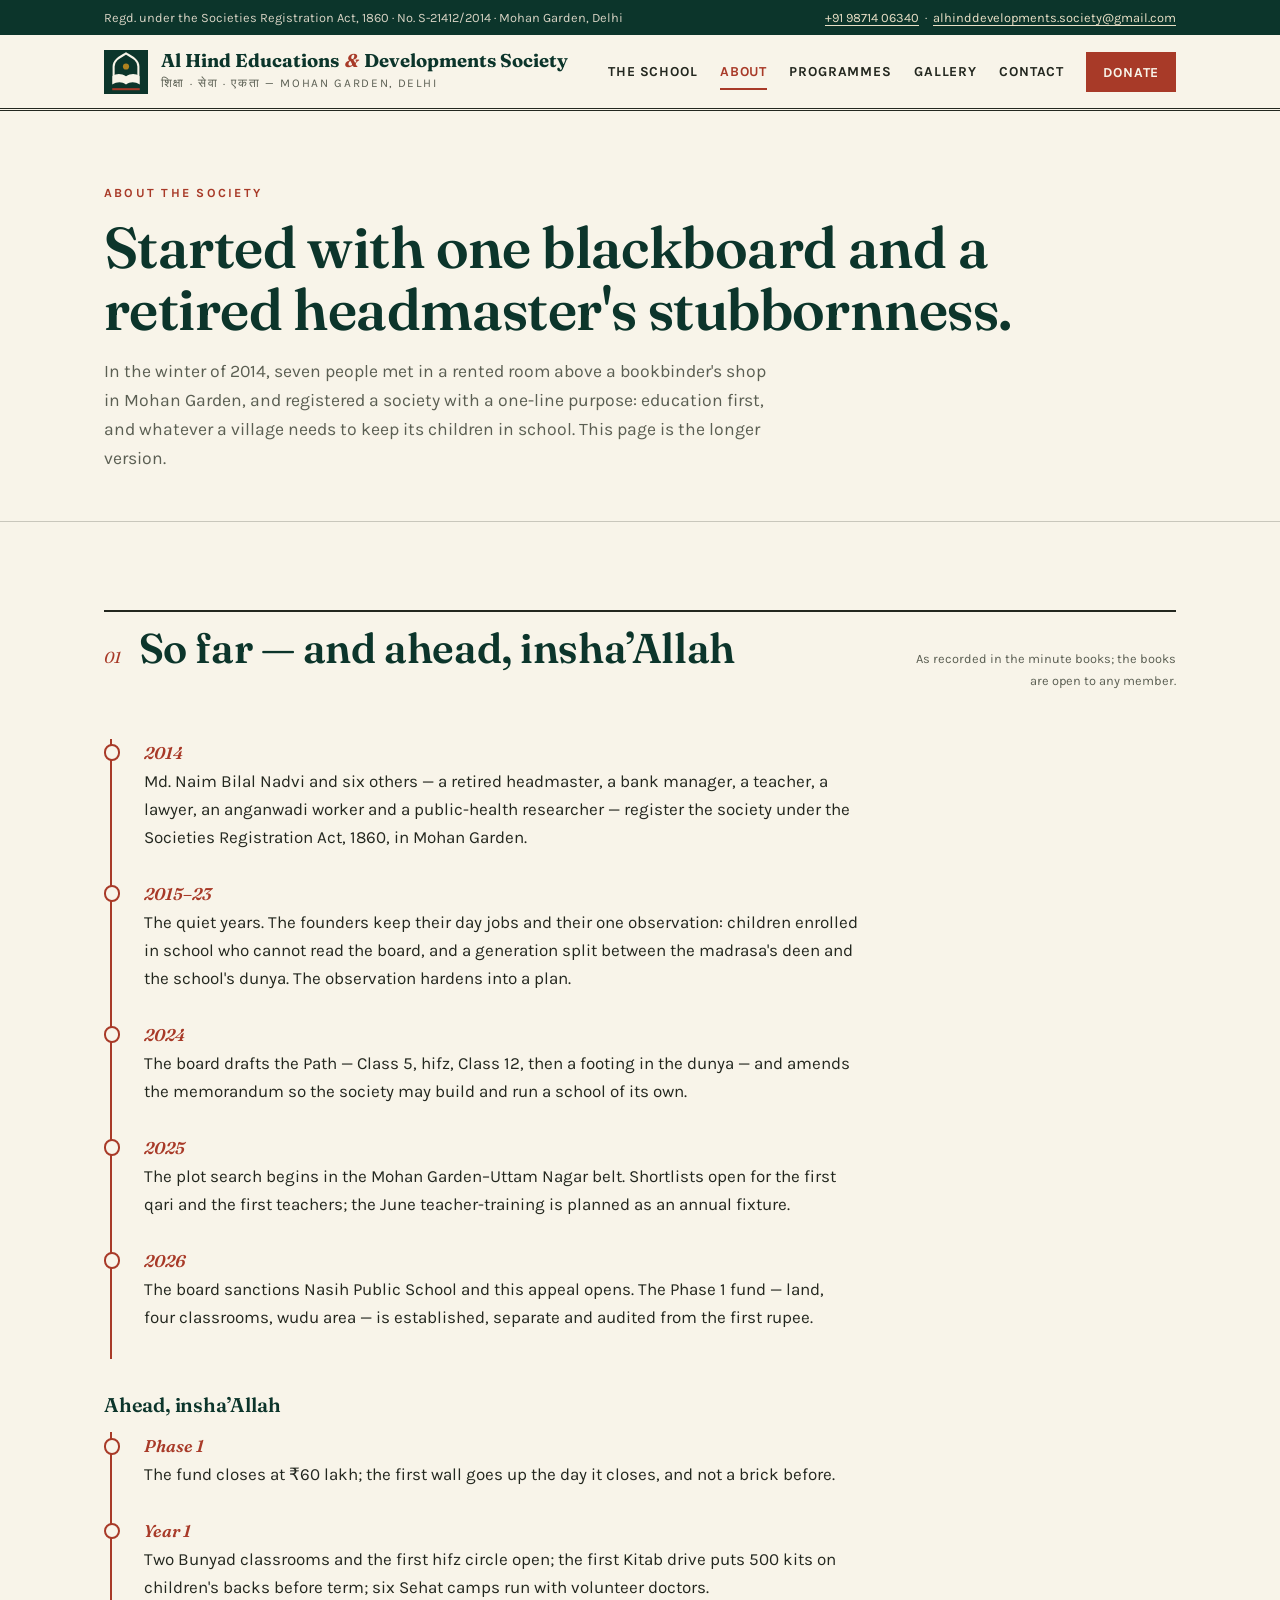
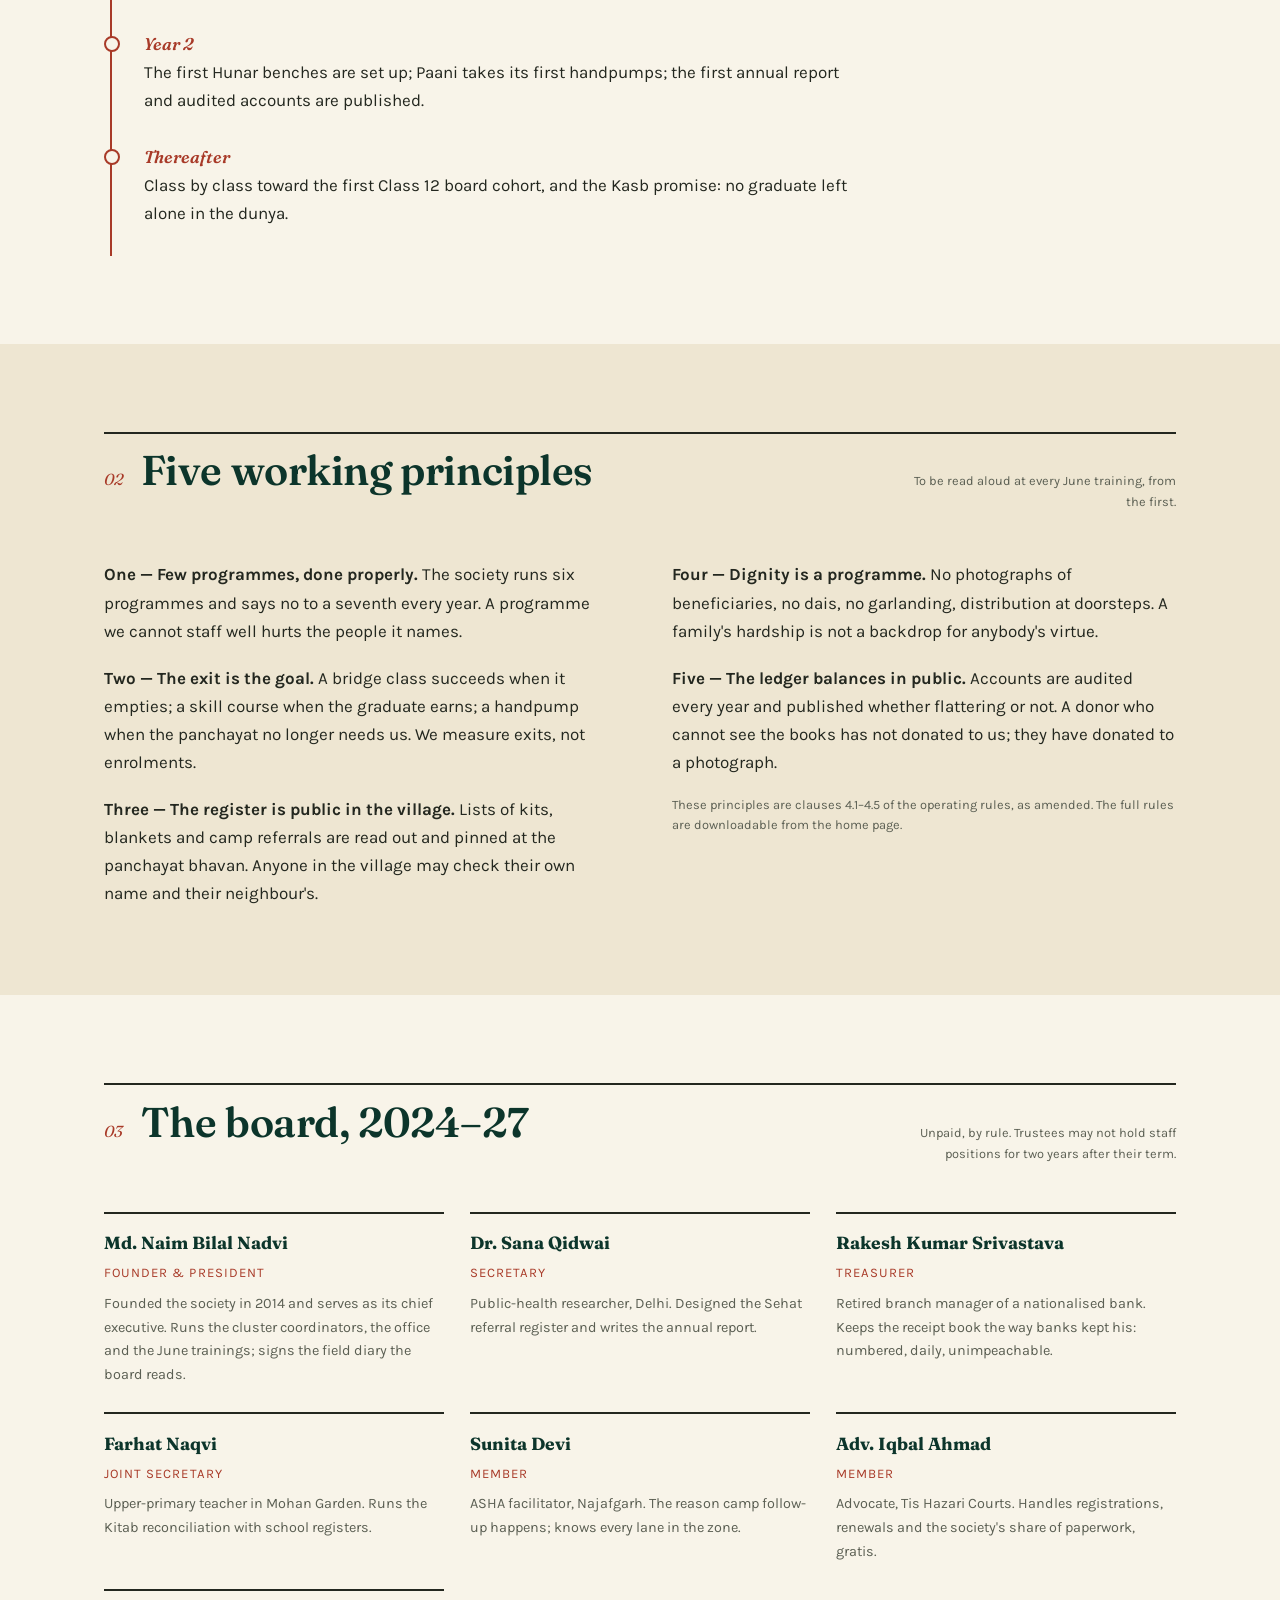
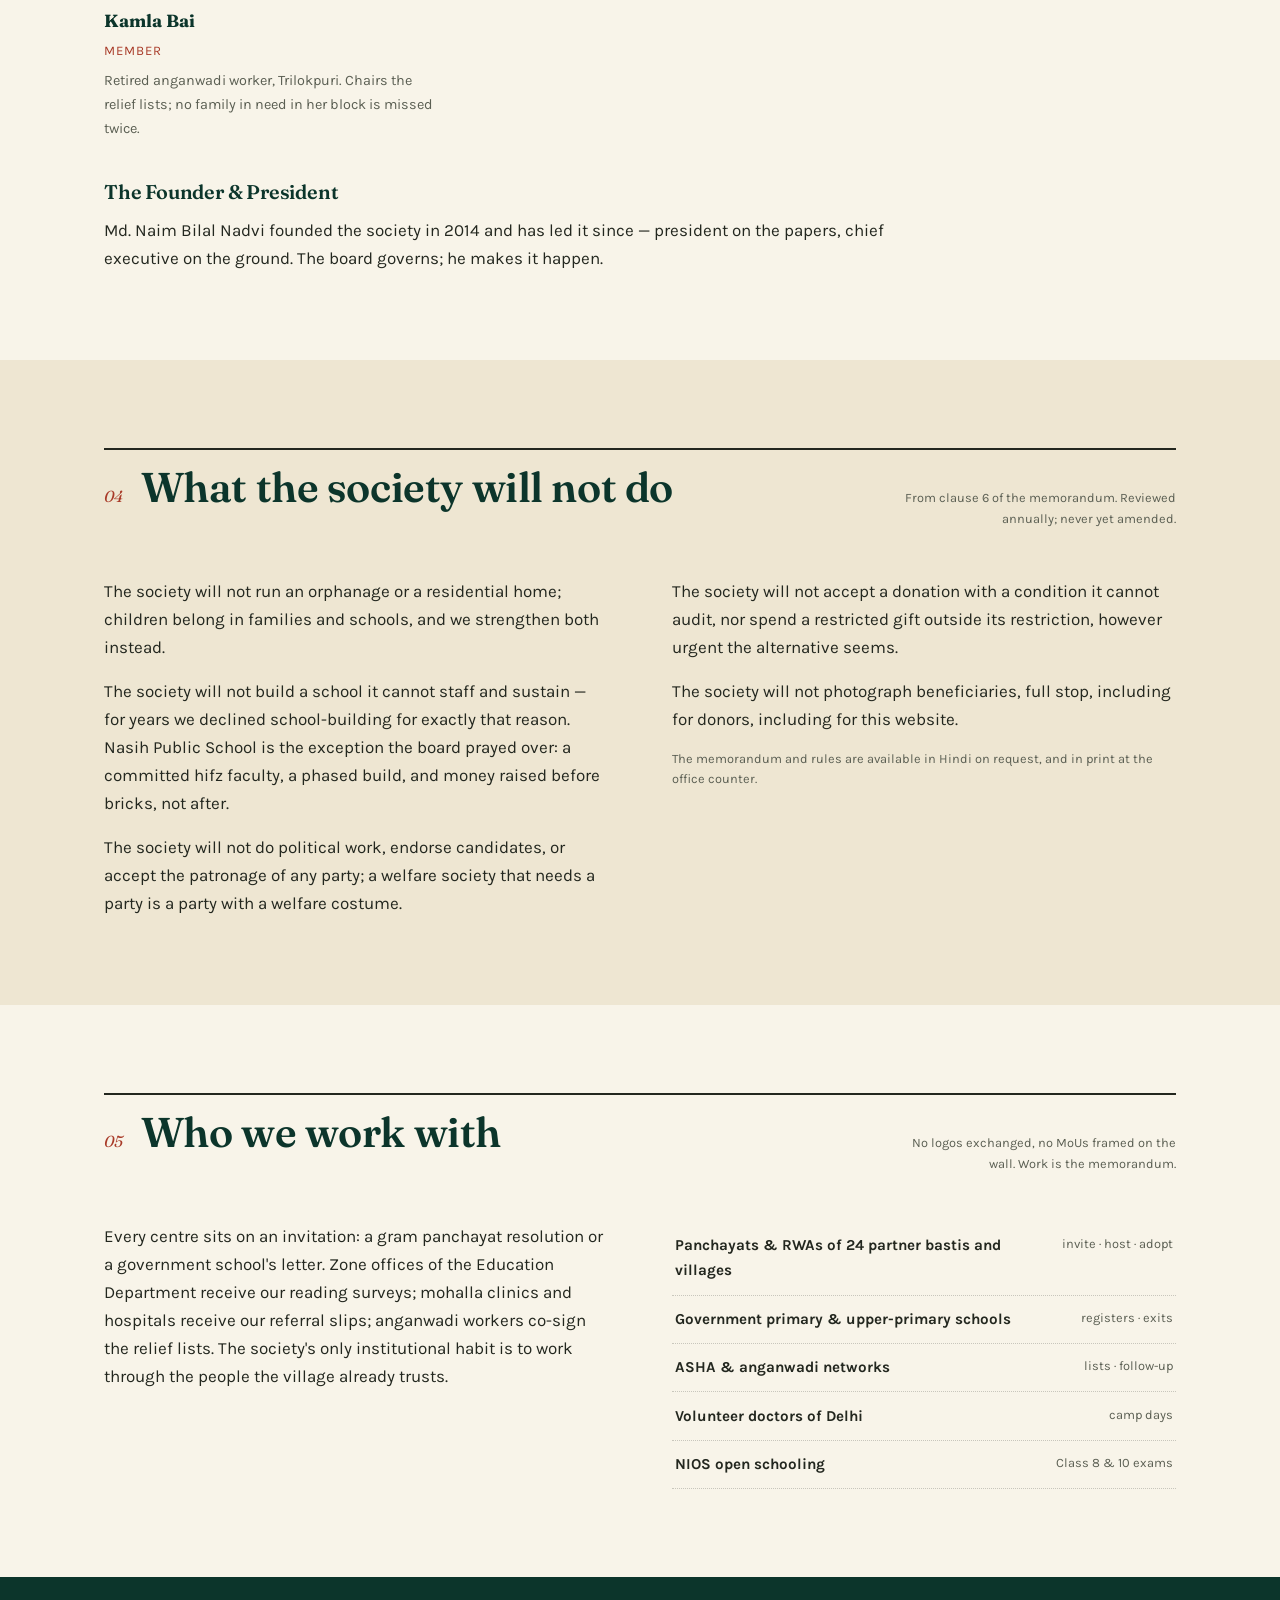
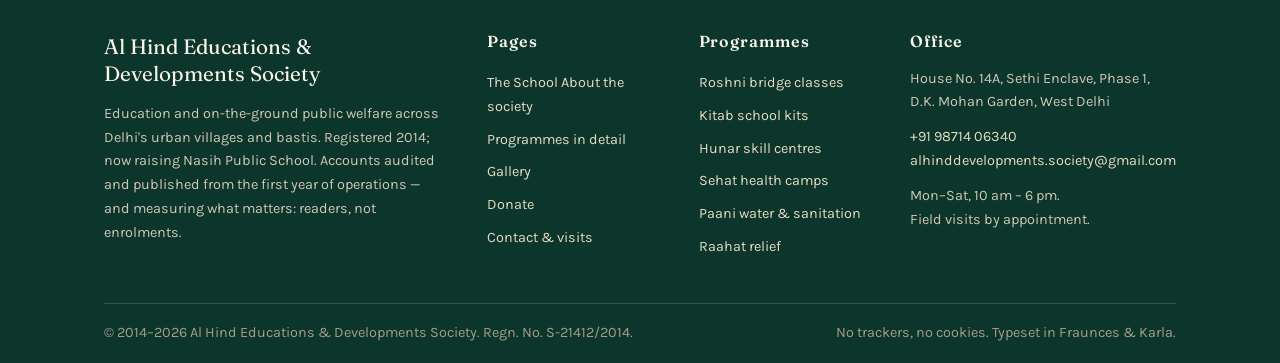
==== commit d9e7ed49: "Pre-launch honesty pass, appeal framing with sahih hadith, emerald palette - Removed all fabricated " ====
--- a/about.html
+++ b/about.html
@@ -27,7 +27,7 @@
 <header class="masthead">
   <div class="wrap mast-in">
     <a class="brand" href="index.html">
-      <svg class="mark" viewBox="0 0 64 64" aria-hidden="true"><rect width="64" height="64" fill="#12263a"/><path d="M14 38V24C14 14 24 10 32 5C40 10 50 14 50 24V38" fill="none" stroke="#f5efe1" stroke-width="3"/><circle cx="32" cy="24" r="4.5" fill="#b0821f"/><path d="M12 50c7-4 14-4 20 0V38c-7-4-14-4-20 0z" fill="#f5efe1"/><path d="M52 50c-7-4-14-4-20 0V38c7-4 14-4 20 0z" fill="#f5efe1"/><path d="M12 57h40" stroke="#a83a28" stroke-width="3"/></svg>
+      <svg class="mark" viewBox="0 0 64 64" aria-hidden="true"><rect width="64" height="64" fill="#0c352b"/><path d="M14 38V24C14 14 24 10 32 5C40 10 50 14 50 24V38" fill="none" stroke="#f8f4e9" stroke-width="3"/><circle cx="32" cy="24" r="4.5" fill="#b0821f"/><path d="M12 50c7-4 14-4 20 0V38c-7-4-14-4-20 0z" fill="#f8f4e9"/><path d="M52 50c-7-4-14-4-20 0V38c7-4 14-4 20 0z" fill="#f8f4e9"/><path d="M12 57h40" stroke="#a83a28" stroke-width="3"/></svg>
       <span>
         <span class="brand-name">Al Hind Educations <em>&amp;</em> Developments Society</span>
         <span class="brand-sub">शिक्षा · सेवा · एकता — Mohan Garden, Delhi</span>
@@ -57,28 +57,27 @@
 
   <section id="history">
     <div class="wrap">
-      <div class="sec-head"><span class="sec-no">01</span><h2>Twelve years, year by year</h2><span class="sec-note">As recorded in the minute books; the books are open to any member.</span></div>
+      <div class="sec-head"><span class="sec-no">01</span><h2>So far — and ahead, insha&#8217;Allah</h2><span class="sec-note">As recorded in the minute books; the books are open to any member.</span></div>
       <ul class="timeline rv">
-        <li><time>2014</time><p>Md. Naim Bilal Nadvi and six others — a retired headmaster, a bank manager, a teacher, a lawyer, an anganwadi worker and a public-health researcher — register the society under the Societies Registration Act, 1860. The first act is a winter blanket distribution of 212 blankets, bought wholesale, delivered door to door.</p></li>
-        <li><time>2015</time><p>The first baseline reading survey — Mohan Garden and Uttam Nagar, 74 children counted as enrolled but unable to read the board — is carried out by Naim Bilal Nadvi, the society's founder and first full-time worker. That register becomes its founding document.</p></li>
-        <li><time>2016</time><p>The first three Roshni bridge classrooms open in Mohan Garden and Uttam Nagar with those 74 children. The first June teacher-training is held in the headmaster's own courtyard; it has run every June since without a break.</p></li>
-        <li><time>2017</time><p>First Sehat camp at the Goyla Dairy cluster with two volunteer doctors. The same year, the rule against photographing beneficiaries is written into the society's operating rules — after a well-meaning donor's photographer made a child cry.</p></li>
-        <li><time>2018</time><p>First Kitab drive: 900 kits before the term opens. The first handpump is repaired at Goyla Dairy after the panchayat asks, in writing, "can you also do water?"</p></li>
-        <li><time>2019</time><p>Roshni reaches ten centres. The June training becomes the society's fixed ritual, and the first kit list is read out at the panchayat bhavan before a single bag moves.</p></li>
-        <li><time>2020</time><p>The pandemic year. Bridge classes shrink to doorsteps and pairs of children; 1,150 ration kits go out when the lockdown closes the haat. No camp, no class, no pause in the ledger — the accounts for the year are the society's proudest paper.</p></li>
-        <li><time>2021</time><p>The first Hunar women's skill centre opens at Mohan Garden with six treadle machines and a creche corner. Sehat camps resume with the referral-and-follow-up register that still defines them.</p></li>
-        <li><time>2022</time><p>The society crosses the city: centres open in Kanjhawala and Trilokpuri, on panchayat and resettlement-colony invitations. 80G registration renewed; the first printed annual report goes to every donor by post.</p></li>
-        <li><time>2023</time><p>The first NIOS batch: eleven women pass the Class 8 open examination. Kitab uniforms begin to be stitched in-house at the Hunar centres, so one programme feeds another.</p></li>
-        <li><time>2024</time><p>Paani adds toilet-completion work with the panchayats. The 24th panchayat partnership is signed. The board is re-elected for a second three-year term, unopposed.</p></li>
-        <li><time>2025</time><p>The 9,000th school kit is handed over at Mitraon village. Programme share of spending crosses 88%. The society declines two conditional grants and records the reasons in the minutes.</p></li>
-        <li><time>2026</time><p>The board sanctions the society's largest undertaking — Nasih Public School, whose Path runs from Class&nbsp;5 through hifz to Class&nbsp;12 and ends only when the graduate stands on their own feet. The nineteen centres and 2,412 children continue; the Phase&nbsp;1 build fund opens.</p></li>
+        <li><time>2014</time><p>Md. Naim Bilal Nadvi and six others — a retired headmaster, a bank manager, a teacher, a lawyer, an anganwadi worker and a public-health researcher — register the society under the Societies Registration Act, 1860, in Mohan Garden.</p></li>
+        <li><time>2015–23</time><p>The quiet years. The founders keep their day jobs and their one observation: children enrolled in school who cannot read the board, and a generation split between the madrasa's deen and the school's dunya. The observation hardens into a plan.</p></li>
+        <li><time>2024</time><p>The board drafts the Path — Class 5, hifz, Class 12, then a footing in the dunya — and amends the memorandum so the society may build and run a school of its own.</p></li>
+        <li><time>2025</time><p>The plot search begins in the Mohan Garden–Uttam Nagar belt. Shortlists open for the first qari and the first teachers; the June teacher-training is planned as an annual fixture.</p></li>
+        <li><time>2026</time><p>The board sanctions Nasih Public School and this appeal opens. The Phase 1 fund — land, four classrooms, wudu area — is established, separate and audited from the first rupee.</p></li>
+      </ul>
+      <h3 style="margin-top:2.2rem; margin-bottom:1rem">Ahead, insha&#8217;Allah</h3>
+      <ul class="timeline rv">
+        <li><time>Phase 1</time><p>The fund closes at ₹60 lakh; the first wall goes up the day it closes, and not a brick before.</p></li>
+        <li><time>Year 1</time><p>Two Bunyad classrooms and the first hifz circle open; the first Kitab drive puts 500 kits on children's backs before term; six Sehat camps run with volunteer doctors.</p></li>
+        <li><time>Year 2</time><p>The first Hunar benches are set up; Paani takes its first handpumps; the first annual report and audited accounts are published.</p></li>
+        <li><time>Thereafter</time><p>Class by class toward the first Class 12 board cohort, and the Kasb promise: no graduate left alone in the dunya.</p></li>
       </ul>
     </div>
   </section>
 
   <section class="tinted" id="principles">
     <div class="wrap">
-      <div class="sec-head"><span class="sec-no">02</span><h2>Five working principles</h2><span class="sec-note">Read aloud at every June training since 2018.</span></div>
+      <div class="sec-head"><span class="sec-no">02</span><h2>Five working principles</h2><span class="sec-note">To be read aloud at every June training, from the first.</span></div>
       <div class="impact-grid">
         <div class="rv">
           <p style="margin-bottom:1.2rem"><strong>One — Few programmes, done properly.</strong> The society runs six programmes and says no to a seventh every year. A programme we cannot staff well hurts the people it names.</p>
@@ -88,7 +87,7 @@
         <div class="rv">
           <p style="margin-bottom:1.2rem"><strong>Four — Dignity is a programme.</strong> No photographs of beneficiaries, no dais, no garlanding, distribution at doorsteps. A family's hardship is not a backdrop for anybody's virtue.</p>
           <p style="margin-bottom:1.2rem"><strong>Five — The ledger balances in public.</strong> Accounts are audited every year and published whether flattering or not. A donor who cannot see the books has not donated to us; they have donated to a photograph.</p>
-          <p class="fine">These principles are clauses 4.1–4.5 of the operating rules, amended 2018 and 2023. The full rules are downloadable from the home page.</p>
+          <p class="fine">These principles are clauses 4.1–4.5 of the operating rules, as amended. The full rules are downloadable from the home page.</p>
         </div>
       </div>
     </div>
@@ -156,7 +155,7 @@
     <div class="foot-grid">
       <div>
         <p class="foot-brand">Al Hind Educations &amp; Developments Society</p>
-        <p style="margin-top:.9rem">Education and on-the-ground public welfare across Delhi's urban villages and bastis. Registered 2014, audited every year since, now building Nasih Public School — and still measuring what matters: readers, not enrolments.</p>
+        <p style="margin-top:.9rem">Education and on-the-ground public welfare across Delhi's urban villages and bastis. Registered 2014; now raising Nasih Public School. Accounts audited and published from the first year of operations — and measuring what matters: readers, not enrolments.</p>
       </div>
       <div>
         <h3>Pages</h3>
--- a/assets/css/style.css
+++ b/assets/css/style.css
@@ -5,13 +5,13 @@
    ========================================================================== */
 
 :root {
-  --paper: #f5efe1;
-  --paper-deep: #ece2cd;
-  --card: #fbf7ec;
+  --paper: #f8f4e9;
+  --paper-deep: #eee6d2;
+  --card: #fdfaf1;
   --ink: #23271f;
   --ink-soft: #5b5f53;
-  --indigo: #1d3a56;
-  --indigo-deep: #12263a;
+  --indigo: #175244;
+  --indigo-deep: #0c352b;
   --madder: #a83a28;
   --madder-deep: #7d2a1c;
   --ochre: #b0821f;
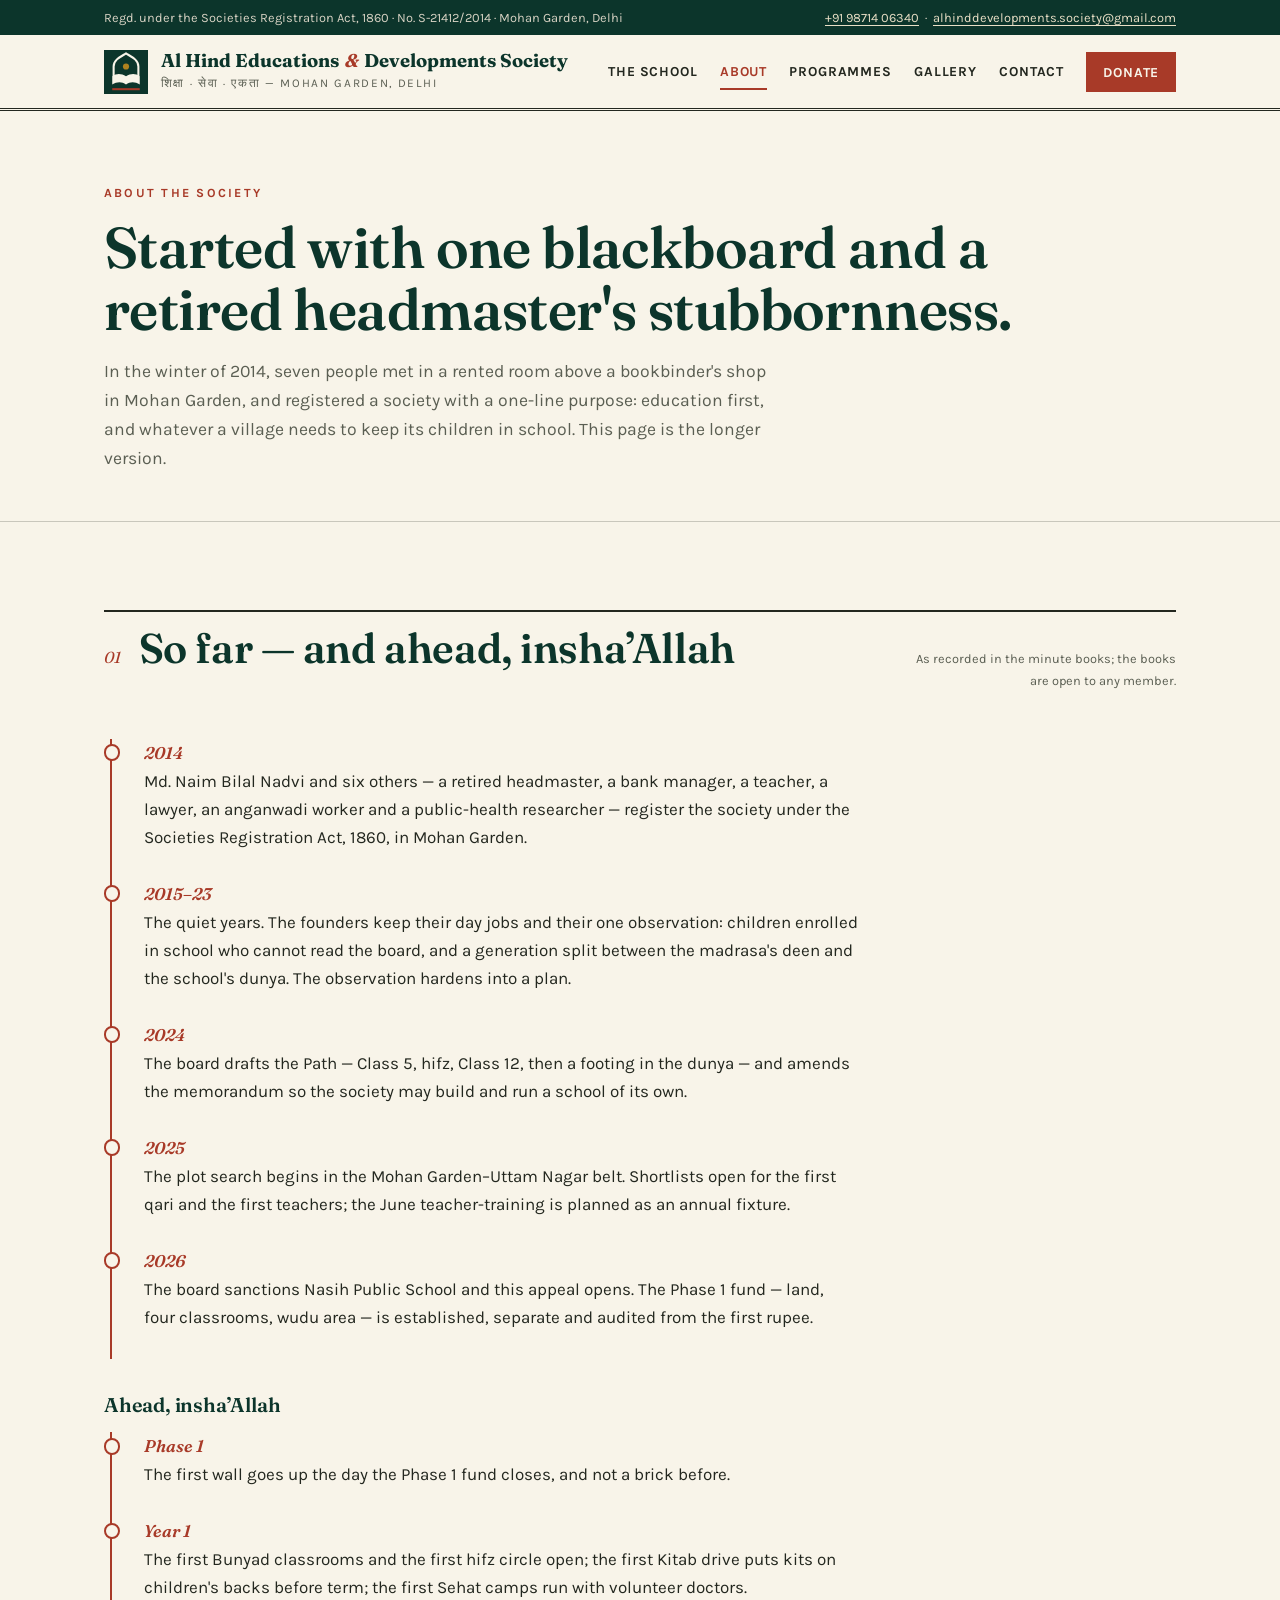
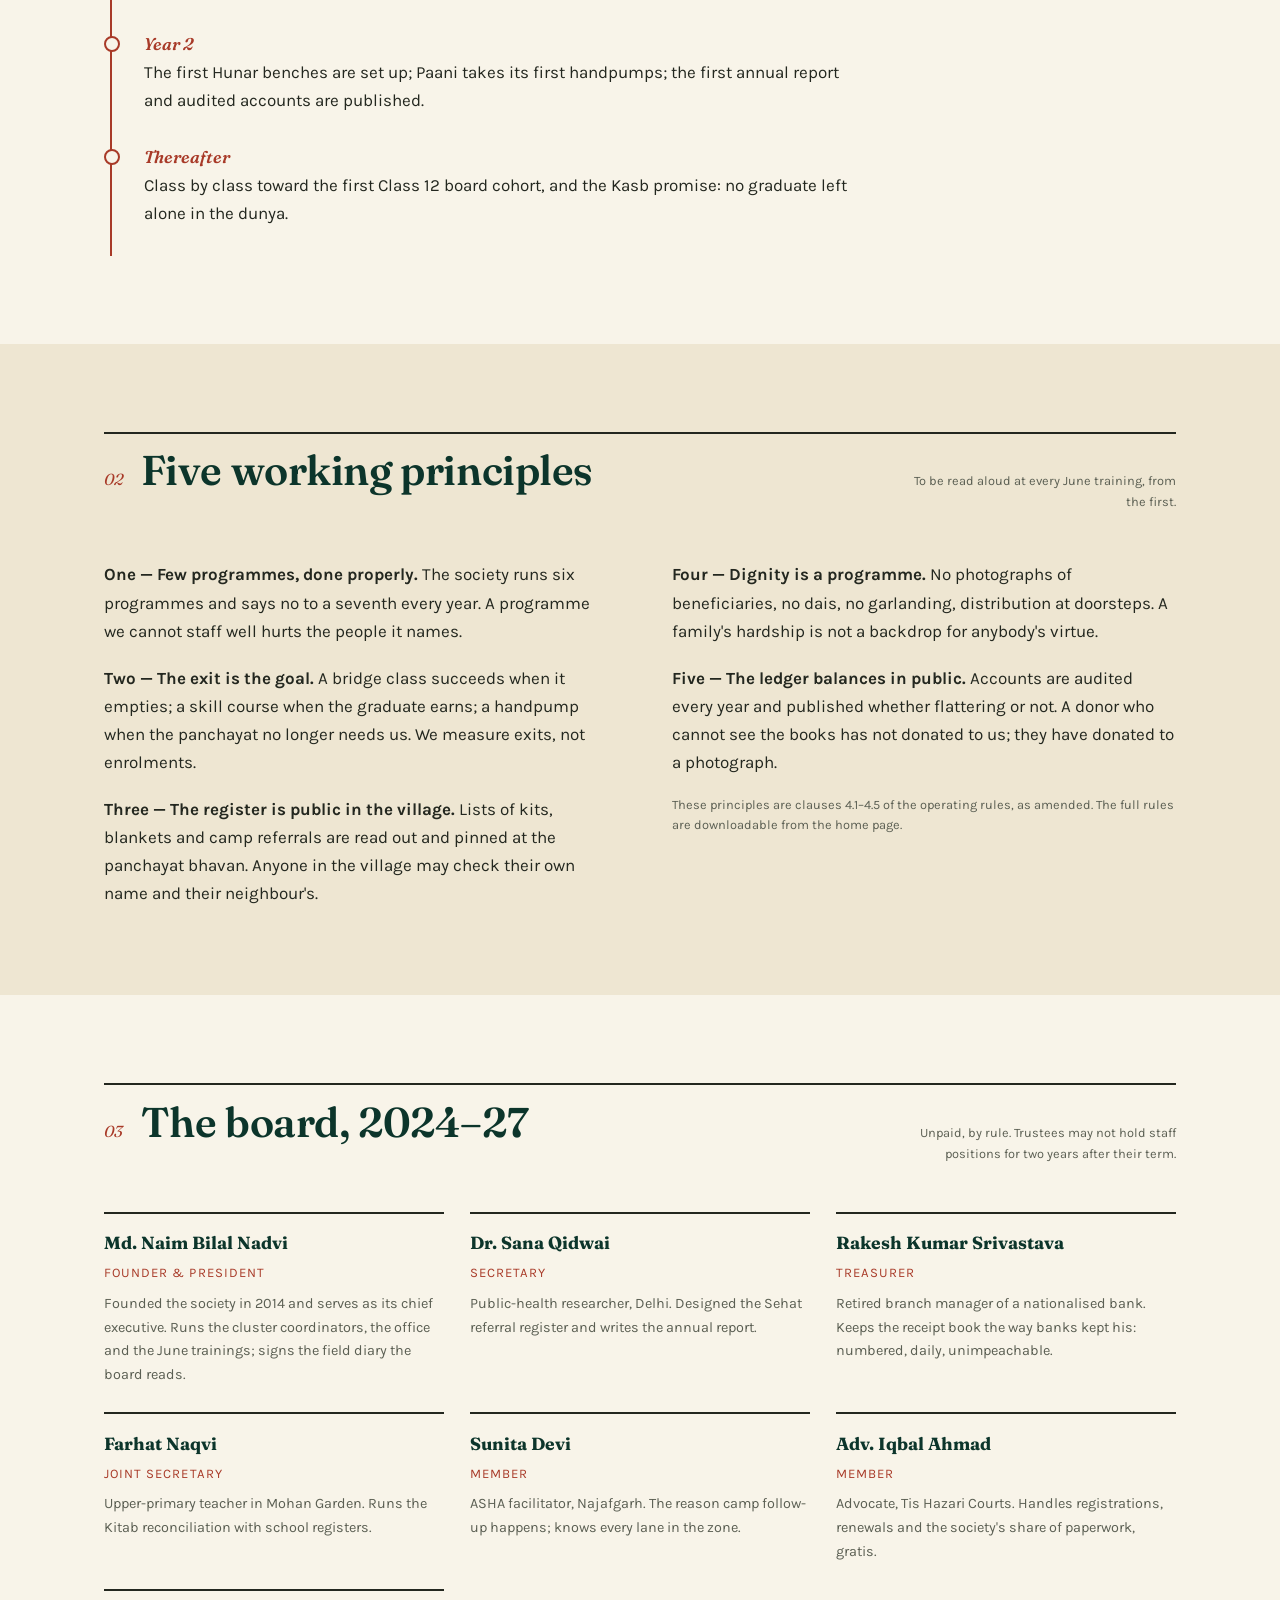
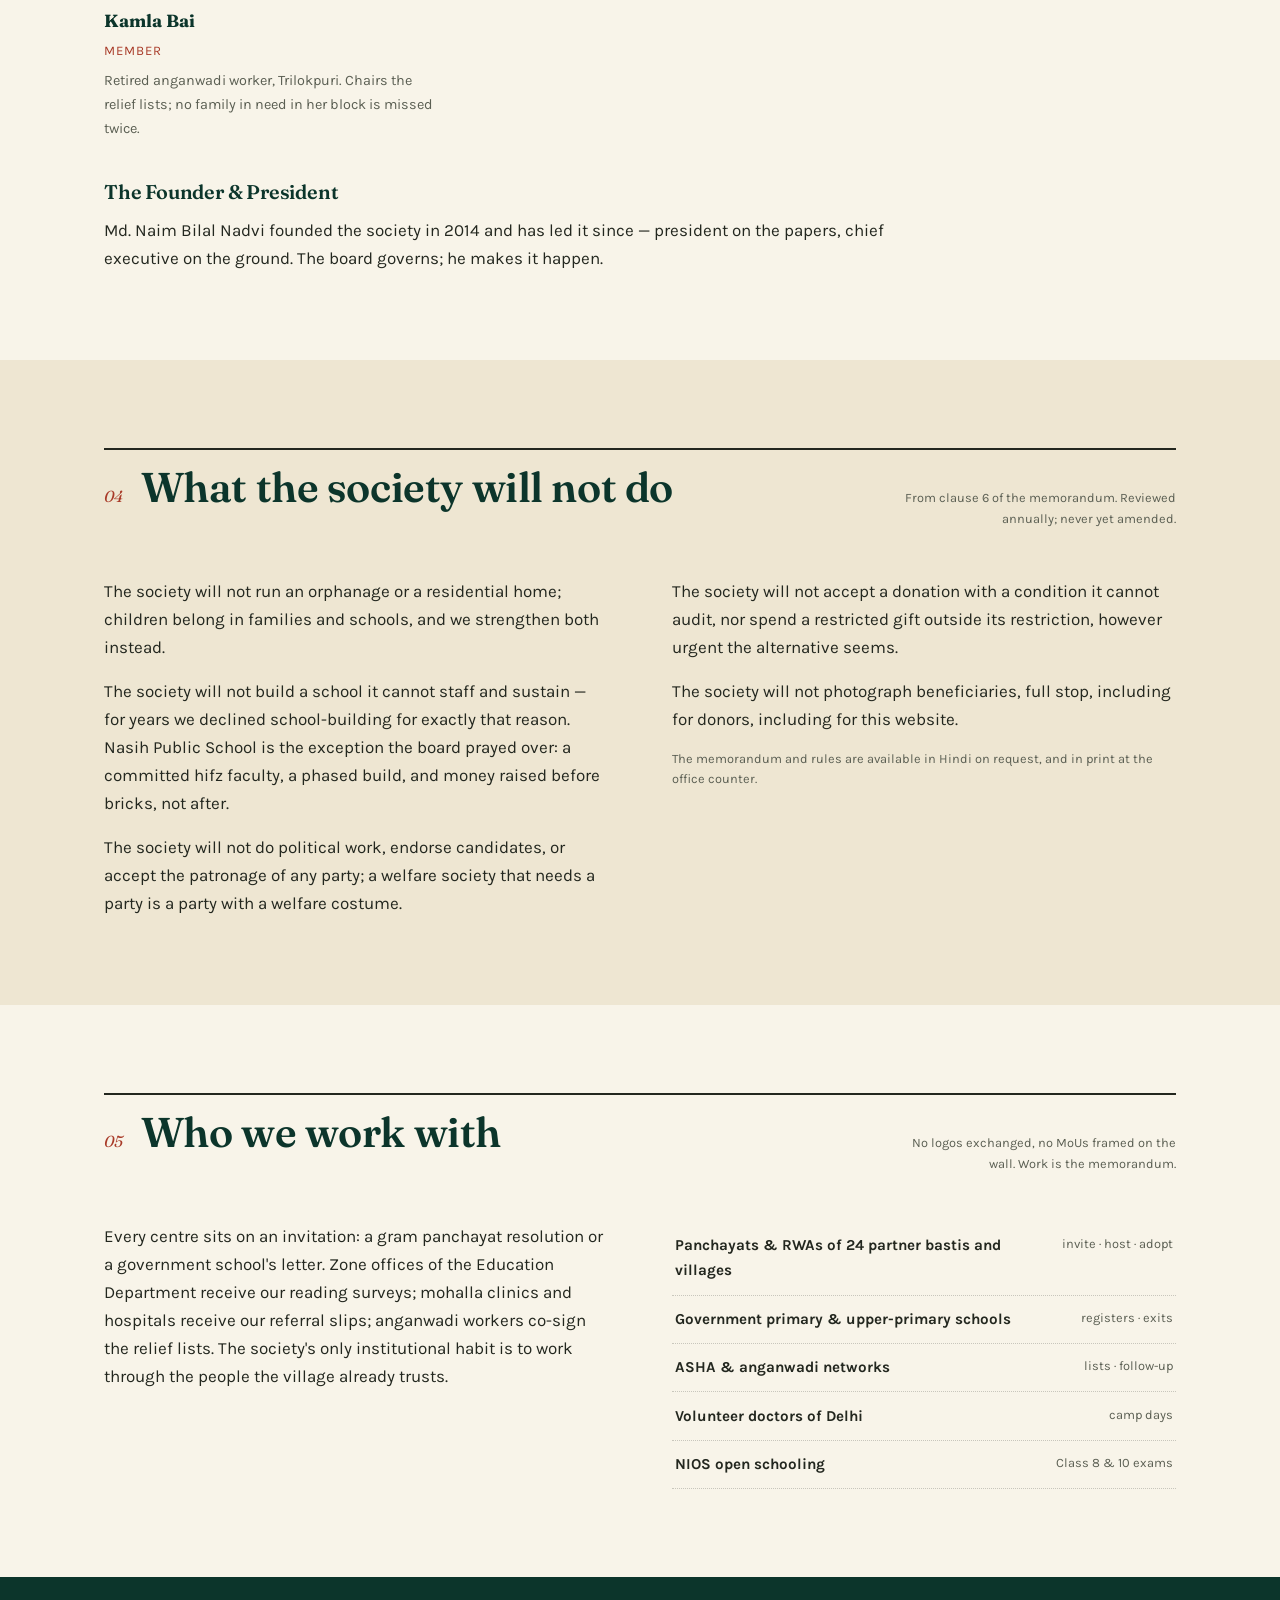
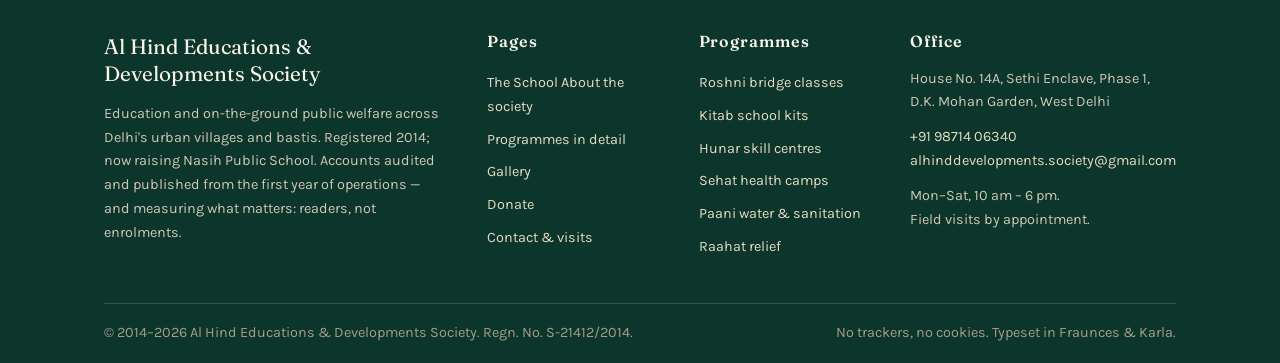
==== commit ce49e44b: "Remove fundraising goal figures site-wide The 'What opens first' bar panel, the Rs 60,00,000 Phase-1" ====
--- a/about.html
+++ b/about.html
@@ -67,8 +67,8 @@
       </ul>
       <h3 style="margin-top:2.2rem; margin-bottom:1rem">Ahead, insha&#8217;Allah</h3>
       <ul class="timeline rv">
-        <li><time>Phase 1</time><p>The fund closes at ₹60 lakh; the first wall goes up the day it closes, and not a brick before.</p></li>
-        <li><time>Year 1</time><p>Two Bunyad classrooms and the first hifz circle open; the first Kitab drive puts 500 kits on children's backs before term; six Sehat camps run with volunteer doctors.</p></li>
+        <li><time>Phase 1</time><p>The first wall goes up the day the Phase&nbsp;1 fund closes, and not a brick before.</p></li>
+        <li><time>Year 1</time><p>The first Bunyad classrooms and the first hifz circle open; the first Kitab drive puts kits on children's backs before term; the first Sehat camps run with volunteer doctors.</p></li>
         <li><time>Year 2</time><p>The first Hunar benches are set up; Paani takes its first handpumps; the first annual report and audited accounts are published.</p></li>
         <li><time>Thereafter</time><p>Class by class toward the first Class 12 board cohort, and the Kasb promise: no graduate left alone in the dunya.</p></li>
       </ul>
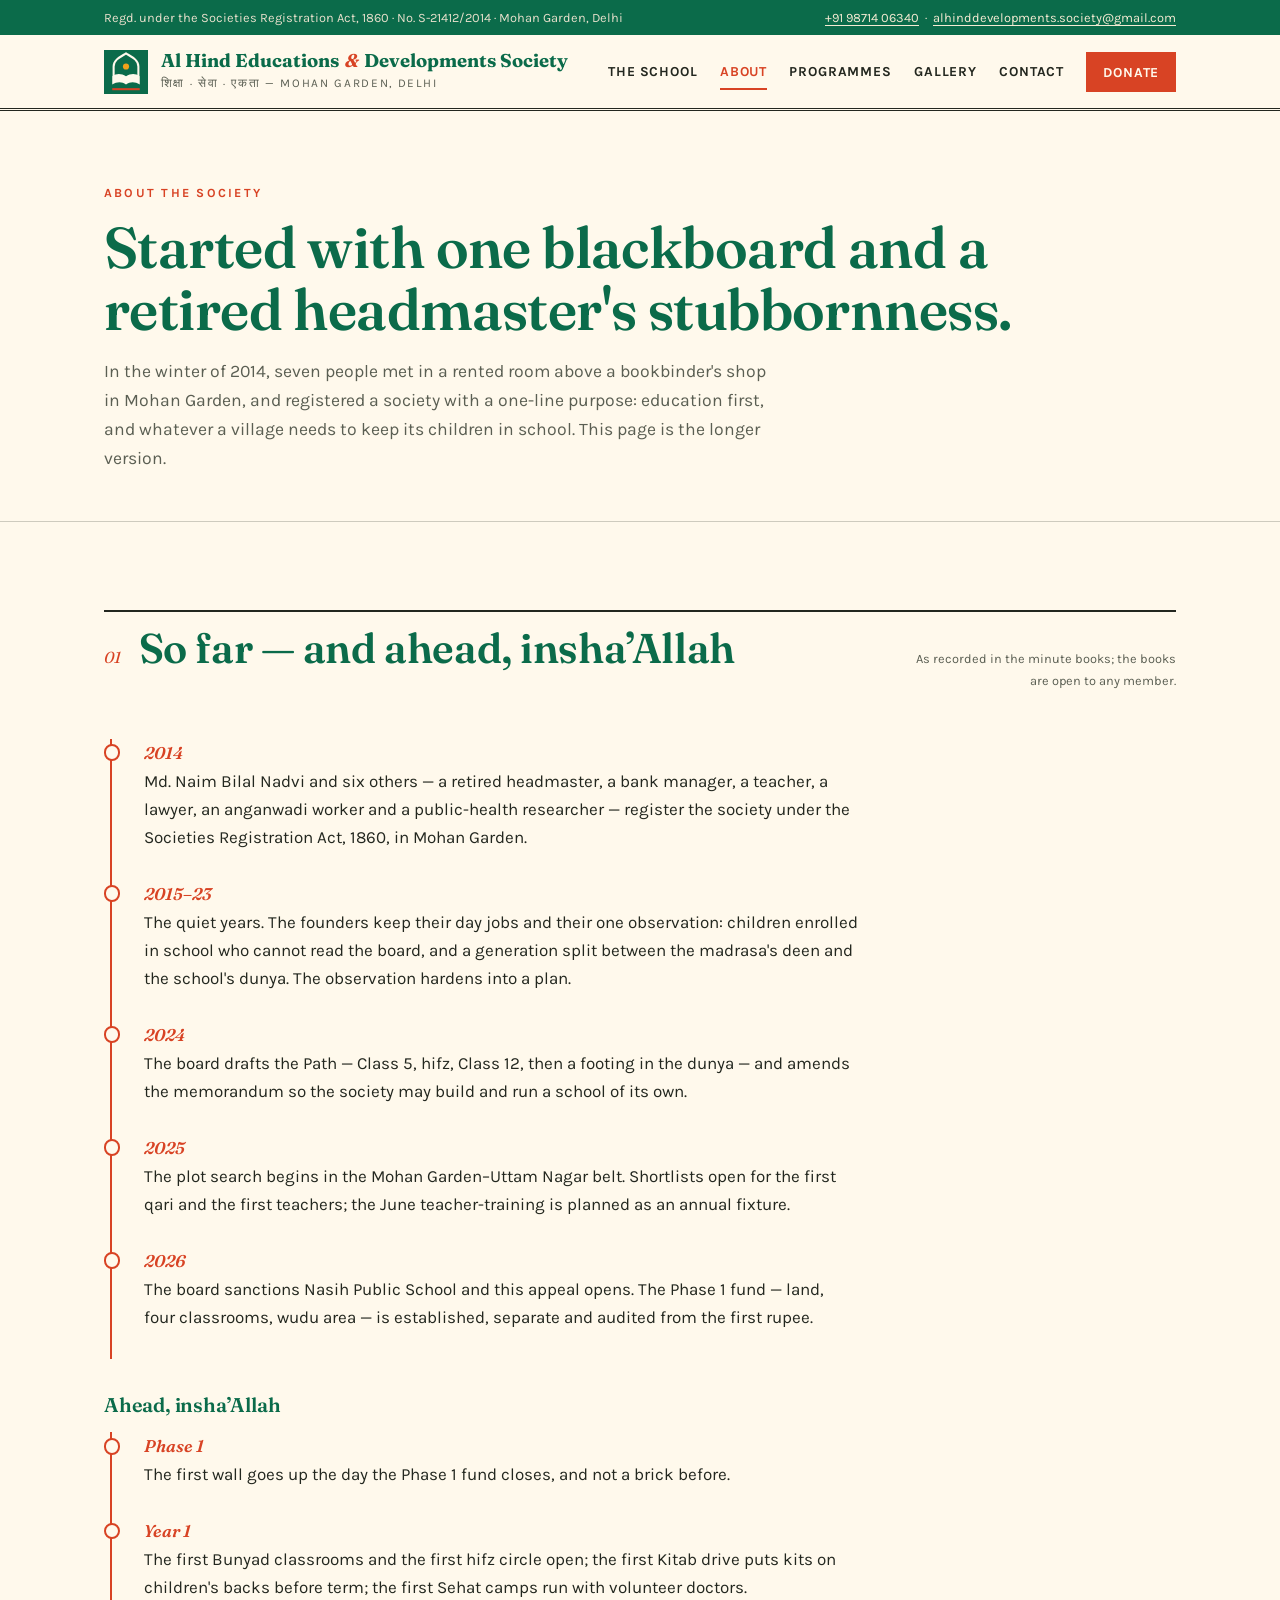
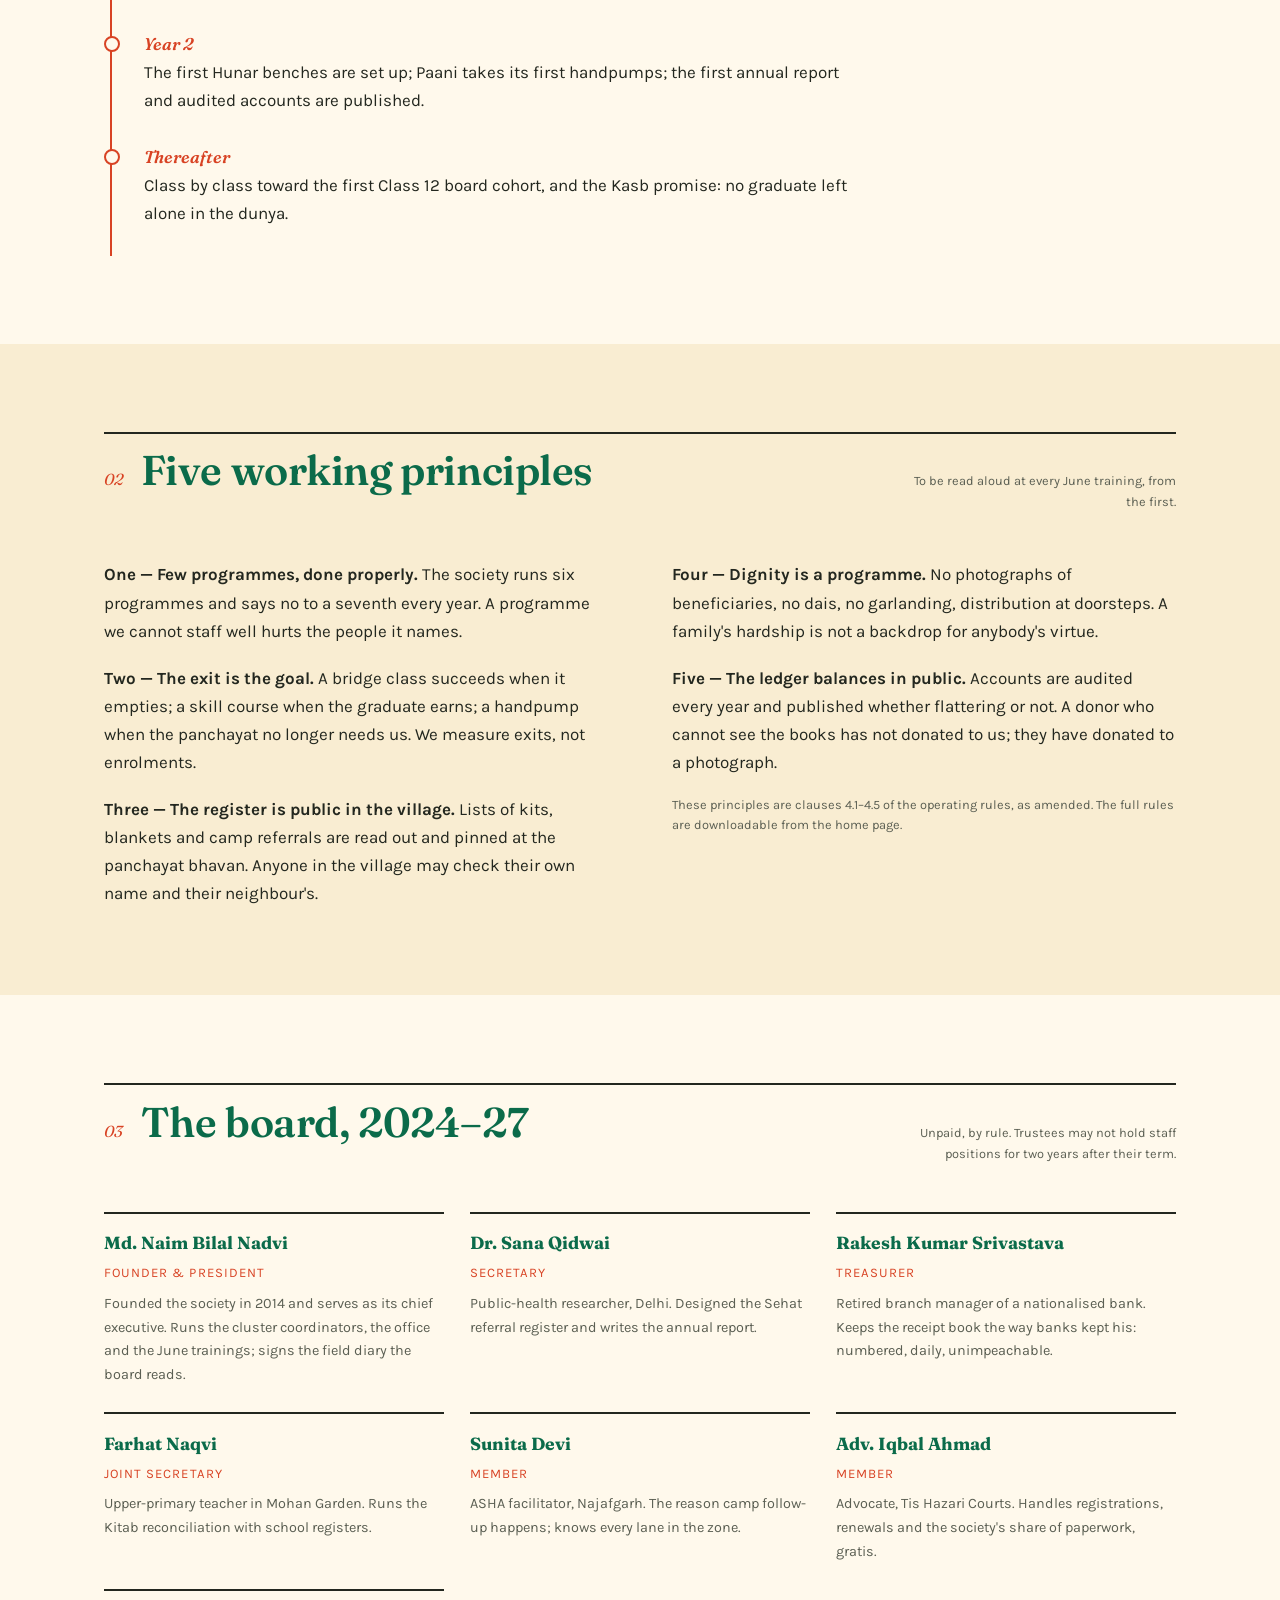
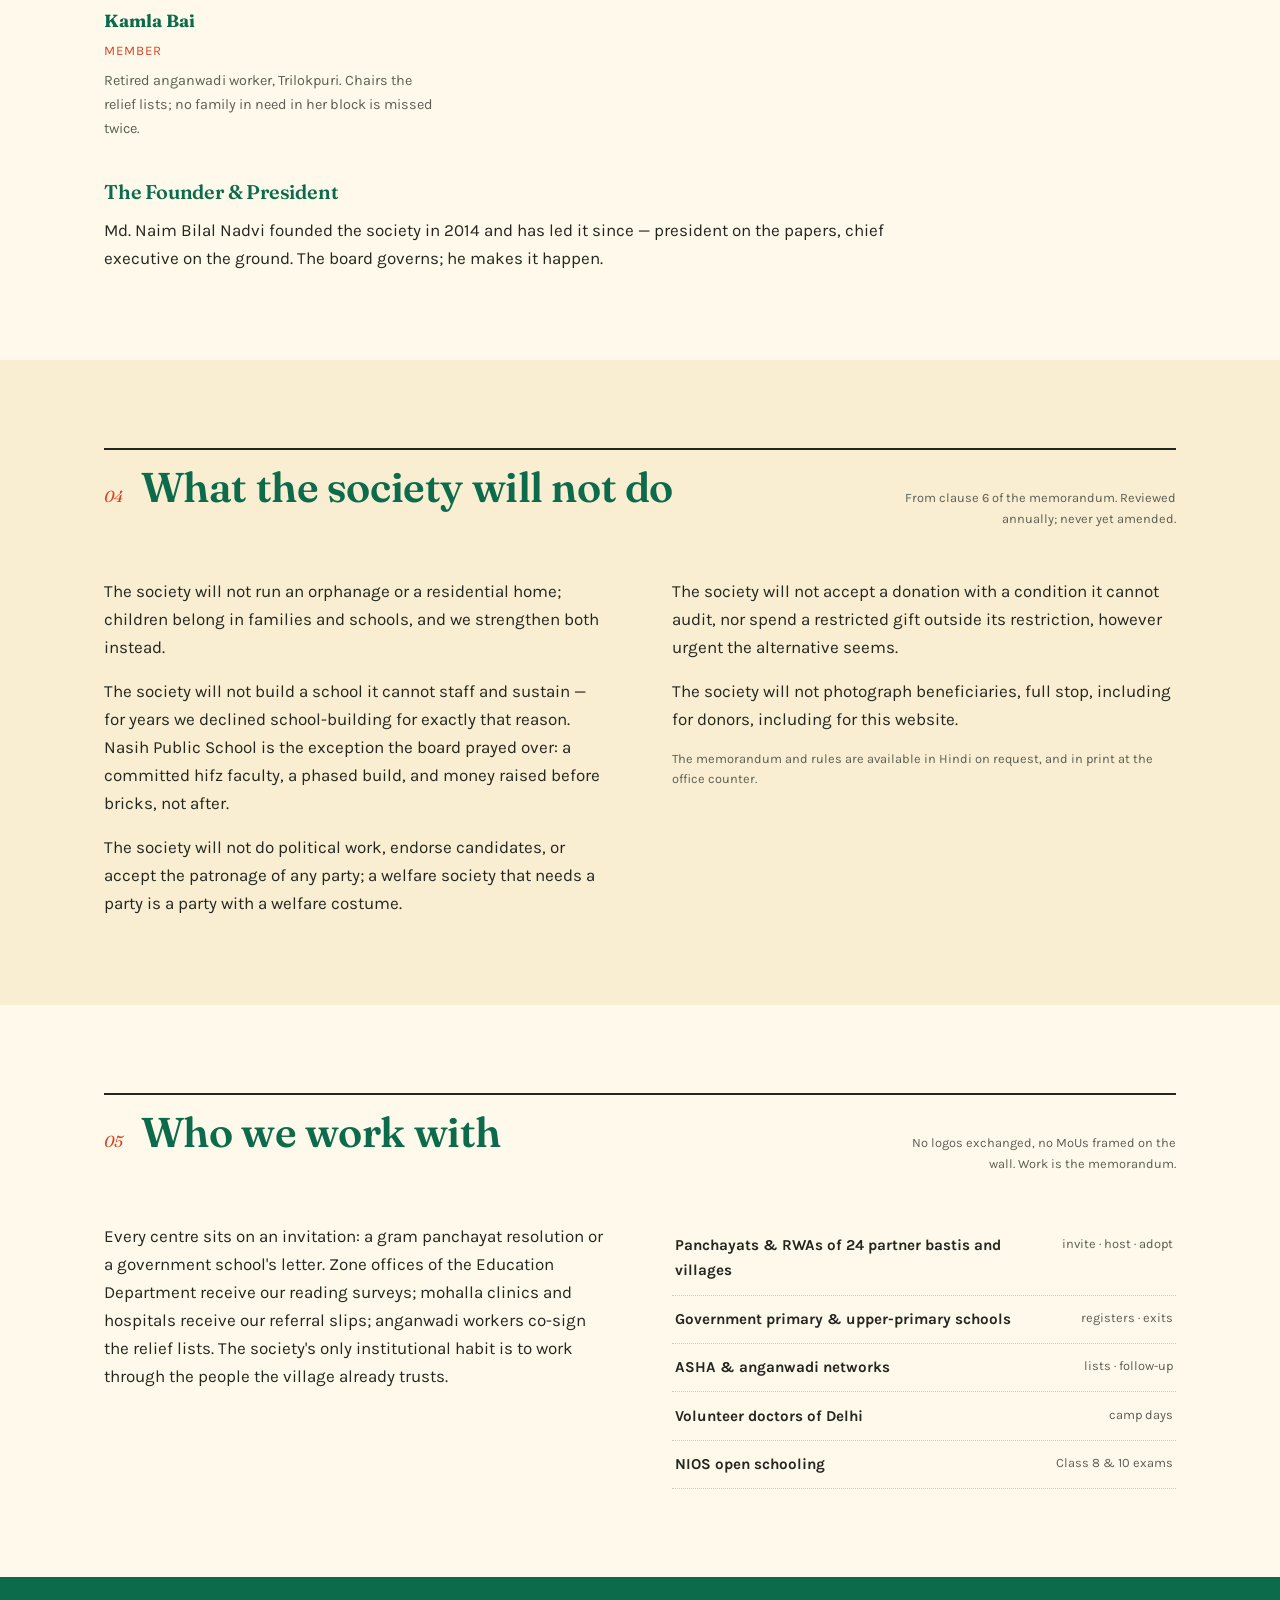
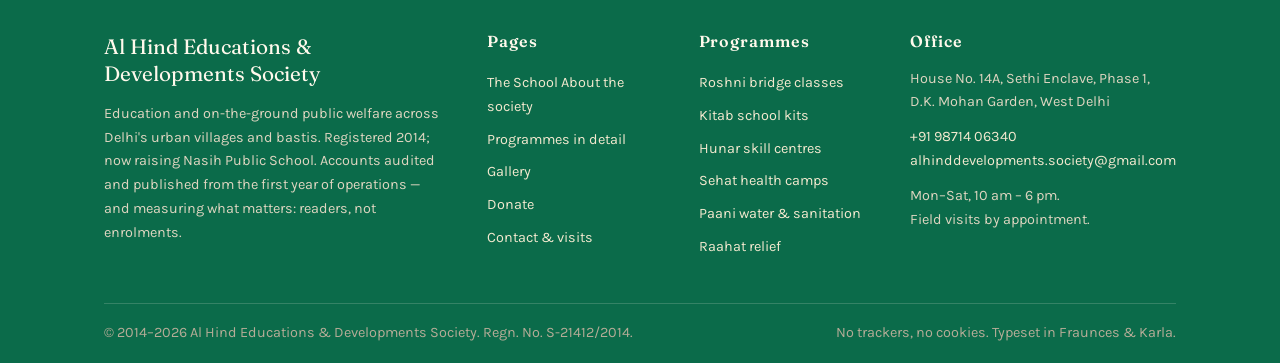
==== commit 5a3d2db0: "Bright palette: vivid emerald, vermilion and marigold on warm white Brand hexes swapped site-wide (r" ====
--- a/about.html
+++ b/about.html
@@ -27,7 +27,7 @@
 <header class="masthead">
   <div class="wrap mast-in">
     <a class="brand" href="index.html">
-      <svg class="mark" viewBox="0 0 64 64" aria-hidden="true"><rect width="64" height="64" fill="#0c352b"/><path d="M14 38V24C14 14 24 10 32 5C40 10 50 14 50 24V38" fill="none" stroke="#f8f4e9" stroke-width="3"/><circle cx="32" cy="24" r="4.5" fill="#b0821f"/><path d="M12 50c7-4 14-4 20 0V38c-7-4-14-4-20 0z" fill="#f8f4e9"/><path d="M52 50c-7-4-14-4-20 0V38c7-4 14-4 20 0z" fill="#f8f4e9"/><path d="M12 57h40" stroke="#a83a28" stroke-width="3"/></svg>
+      <svg class="mark" viewBox="0 0 64 64" aria-hidden="true"><rect width="64" height="64" fill="#0b6b4a"/><path d="M14 38V24C14 14 24 10 32 5C40 10 50 14 50 24V38" fill="none" stroke="#fff9ec" stroke-width="3"/><circle cx="32" cy="24" r="4.5" fill="#f0a11a"/><path d="M12 50c7-4 14-4 20 0V38c-7-4-14-4-20 0z" fill="#fff9ec"/><path d="M52 50c-7-4-14-4-20 0V38c7-4 14-4 20 0z" fill="#fff9ec"/><path d="M12 57h40" stroke="#d84324" stroke-width="3"/></svg>
       <span>
         <span class="brand-name">Al Hind Educations <em>&amp;</em> Developments Society</span>
         <span class="brand-sub">शिक्षा · सेवा · एकता — Mohan Garden, Delhi</span>
--- a/assets/css/style.css
+++ b/assets/css/style.css
@@ -5,17 +5,17 @@
    ========================================================================== */
 
 :root {
-  --paper: #f8f4e9;
-  --paper-deep: #eee6d2;
-  --card: #fdfaf1;
+  --paper: #fff9ec;
+  --paper-deep: #f9edd2;
+  --card: #fffdf6;
   --ink: #23271f;
   --ink-soft: #5b5f53;
-  --indigo: #175244;
-  --indigo-deep: #0c352b;
-  --madder: #a83a28;
-  --madder-deep: #7d2a1c;
-  --ochre: #b0821f;
-  --leaf: #33654c;
+  --indigo: #0c7f57;
+  --indigo-deep: #0b6b4a;
+  --madder: #d84324;
+  --madder-deep: #b03318;
+  --ochre: #f0a11a;
+  --leaf: #2ea06a;
   --line: rgba(35, 39, 31, 0.22);
   --line-soft: rgba(35, 39, 31, 0.12);
   --serif: "Fraunces", "Iowan Old Style", Georgia, "Times New Roman", serif;
@@ -96,10 +96,10 @@
 }
 
 .topbar {
-  background: var(--indigo-deep); color: #d8d3c4;
+  background: var(--indigo-deep); color: #e8e0cc;
   font-size: .8rem;
 }
-.topbar a { color: #e9dfc6; }
+.topbar a { color: #f5ebd3; }
 .topbar-in {
   display: flex; justify-content: space-between; gap: 1rem;
   padding-block: .45rem; flex-wrap: wrap;
@@ -213,7 +213,7 @@
 
 section { padding-block: clamp(3rem, 7vw, 5.5rem); }
 section.tinted { background: var(--paper-deep); }
-section.dark { background: var(--indigo-deep); color: #ddd6c5; }
+section.dark { background: var(--indigo-deep); color: #eae2cf; }
 section.dark h2, section.dark h3 { color: var(--paper); }
 
 .sec-head {
@@ -227,7 +227,7 @@
 .sec-head h2 { font-size: clamp(1.7rem, 3.4vw, 2.6rem); }
 .sec-head .sec-note { margin-left: auto; font-size: .8rem; color: var(--ink-soft); max-width: 22em; text-align: right; }
 section.dark .sec-head { border-top-color: var(--paper); }
-section.dark .sec-head .sec-note { color: #b7b0a0; }
+section.dark .sec-head .sec-note { color: #c9c0ac; }
 
 /* ---------- mission ---------- */
 
@@ -337,7 +337,7 @@
   color: var(--paper);
 }
 .voice blockquote::before { content: "“"; color: var(--ochre); font-size: 1.6em; line-height: 0; vertical-align: -0.3em; margin-right: .1em; }
-.voice cite { display: block; margin-top: 1rem; font-style: normal; font-size: .8rem; letter-spacing: .1em; text-transform: uppercase; color: #b7b0a0; }
+.voice cite { display: block; margin-top: 1rem; font-style: normal; font-size: .8rem; letter-spacing: .1em; text-transform: uppercase; color: #c9c0ac; }
 
 /* ---------- transparency ---------- */
 
@@ -433,7 +433,7 @@
 
 /* ---------- footer ---------- */
 
-footer { background: var(--indigo-deep); color: #cfc8b6; margin-top: 0; }
+footer { background: var(--indigo-deep); color: #ded5c0; margin-top: 0; }
 .foot-grid {
   display: grid; grid-template-columns: 2fr 1fr 1fr 1.4fr;
   gap: 2.5rem; padding-block: 3.5rem 2.5rem;
@@ -443,12 +443,12 @@
 footer p, footer li { font-size: .9rem; }
 footer ul { list-style: none; }
 footer li { padding-block: .28rem; }
-footer a { color: #e5dcc2; text-decoration: none; }
+footer a { color: #f3e9cf; text-decoration: none; }
 footer a:hover { color: var(--ochre); }
 .foot-base {
   border-top: 1px solid rgba(245, 239, 225, .18);
   padding-block: 1.1rem; display: flex; justify-content: space-between; gap: 1rem; flex-wrap: wrap;
-  font-size: .78rem; color: #a49d8c;
+  font-size: .78rem; color: #b5ac97;
 }
 
 /* ---------- page hero for inner pages ---------- */
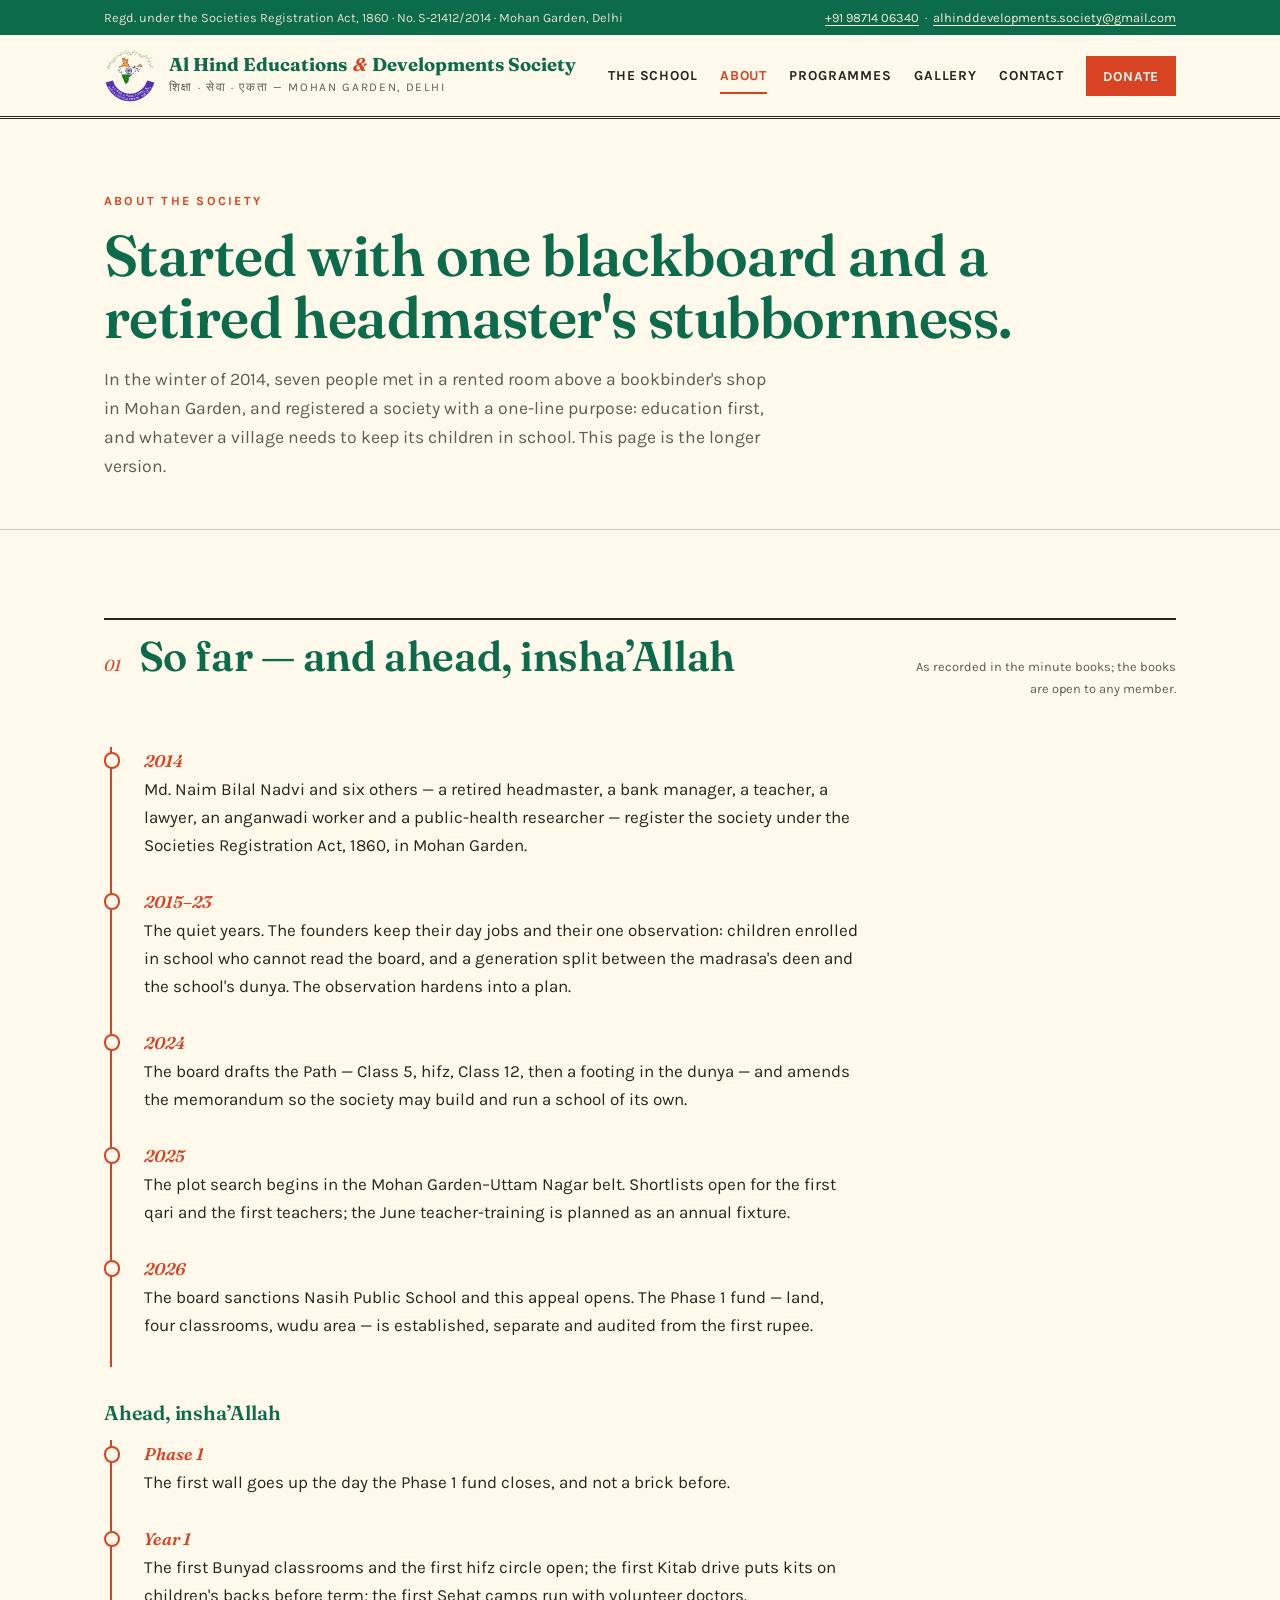
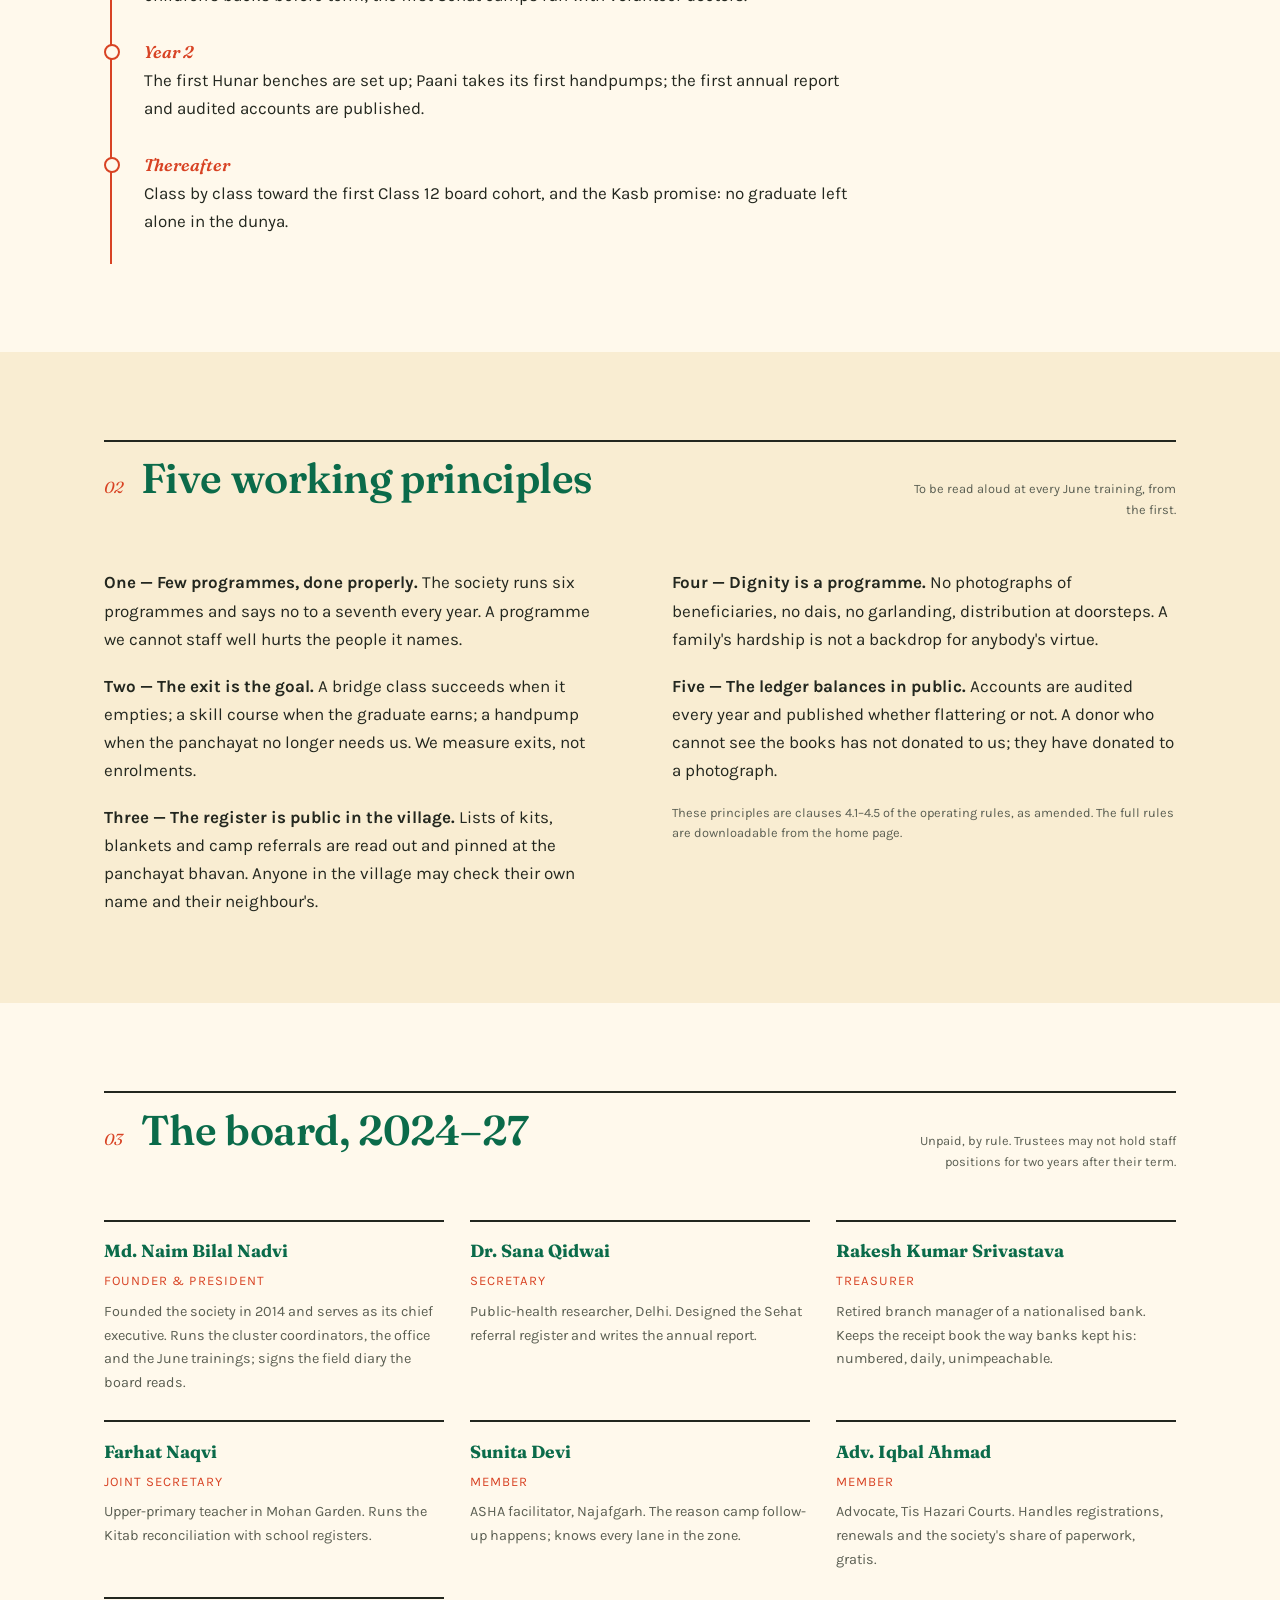
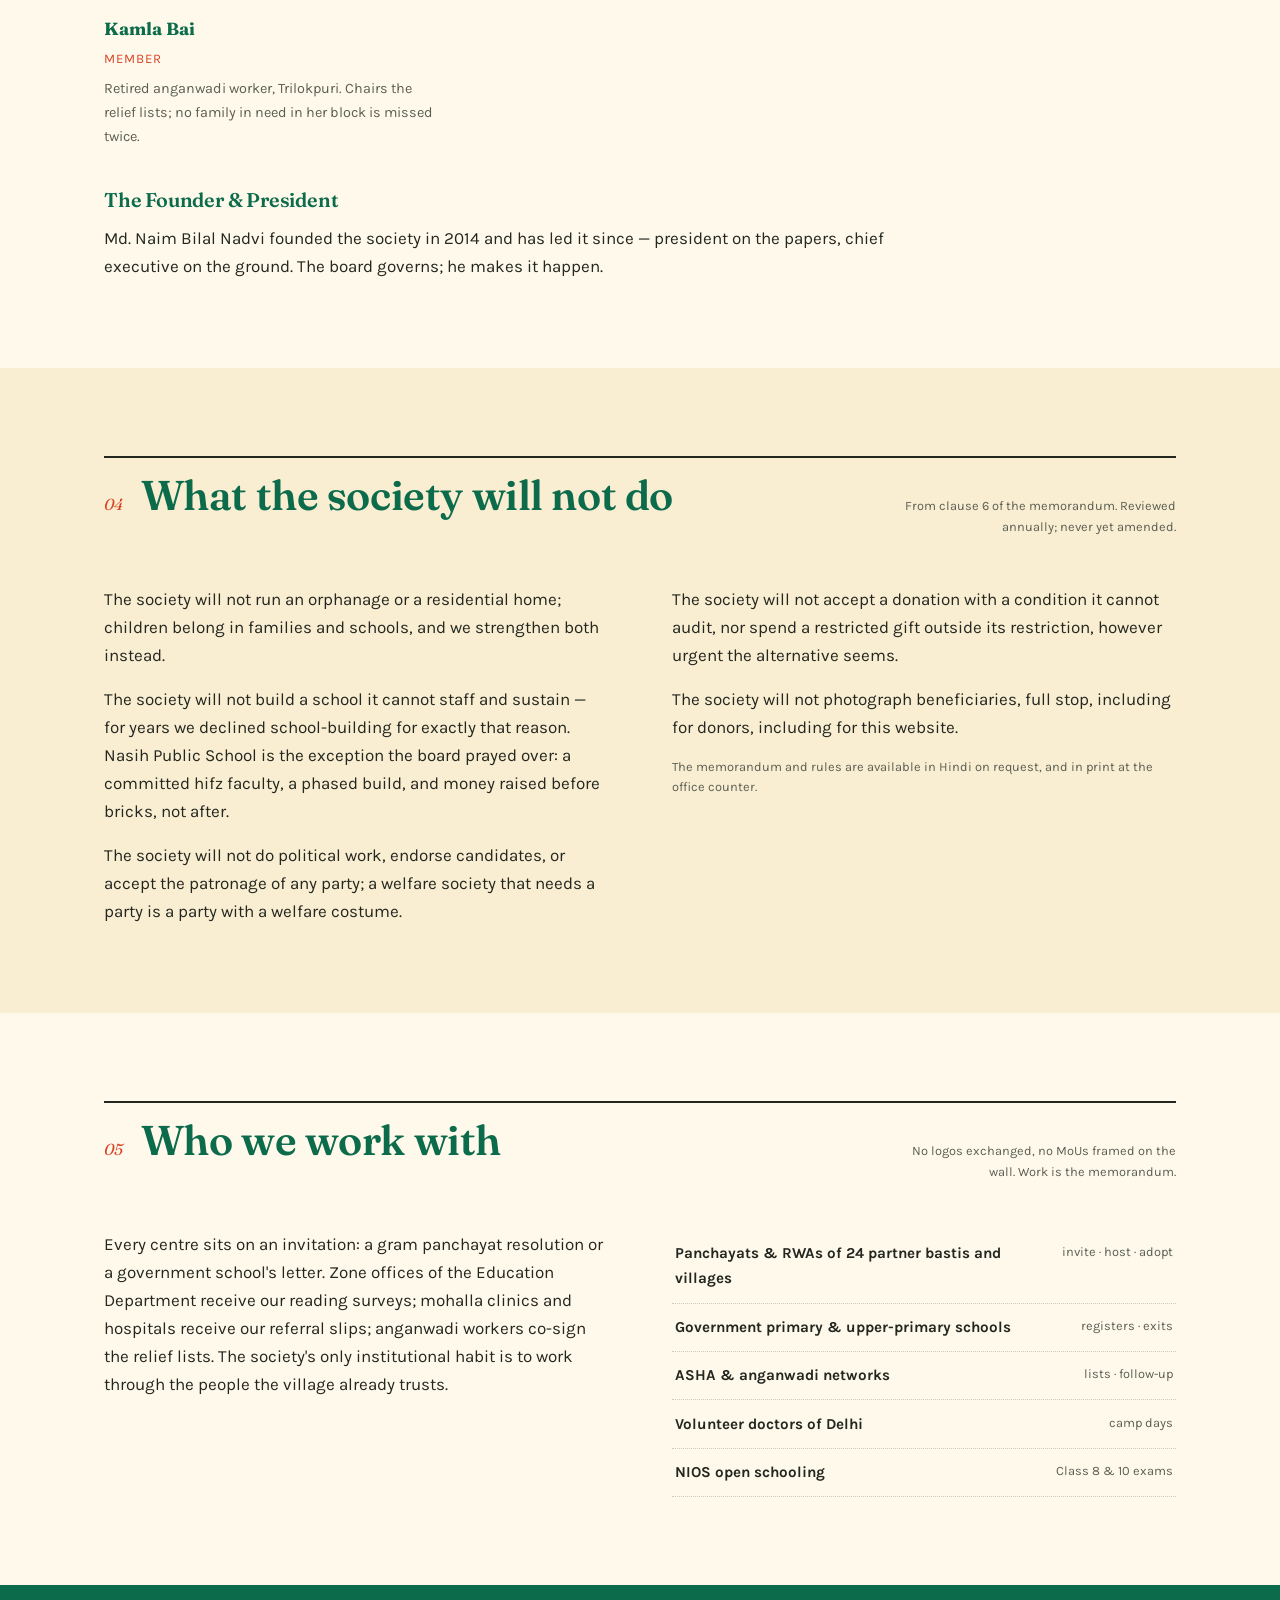
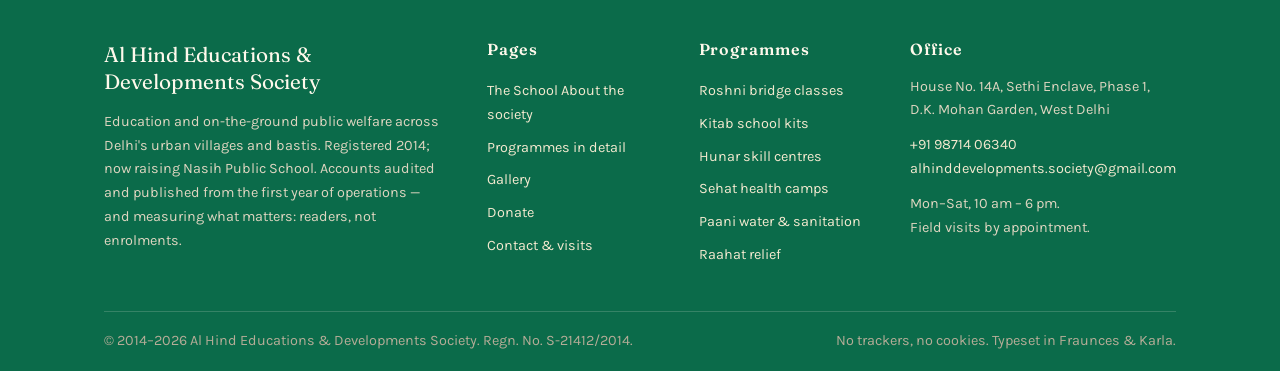
==== commit 54ae654f: "Adopt the society's real seal as logo and favicon The invented book mark is replaced by a reconstruc" ====
--- a/about.html
+++ b/about.html
@@ -5,10 +5,10 @@
 <meta name="viewport" content="width=device-width, initial-scale=1">
 <title>About the society — Al Hind Educations &amp; Developments Society, Mohan Garden, Delhi</title>
 <meta name="description" content="The history, principles, board and constitution of Al Hind Educations & Developments Society — a welfare society working in education and public welfare across Delhi's urban villages and bastis since 2014.">
-<link rel="icon" type="image/svg+xml" href="assets/favicon.svg">
+<link rel="icon" type="image/png" href="assets/img/india-map.png">
 <link rel="preconnect" href="https://fonts.googleapis.com">
 <link rel="preconnect" href="https://fonts.gstatic.com" crossorigin>
-<link href="https://fonts.googleapis.com/css2?family=Fraunces:ital,opsz,wght@0,9..144,400..700;1,9..144,400..700&family=Karla:ital,wght@0,400..700;1,400..700&display=swap" rel="stylesheet">
+<link href="https://fonts.googleapis.com/css2?family=Fraunces:ital,opsz,wght@0,9..144,400..700;1,9..144,400..700&family=Karla:ital,wght@0,400..700;1,400..700&family=Noto+Nastaliq+Urdu:wght@400..700&display=swap" rel="stylesheet">
 <link rel="stylesheet" href="assets/css/style.css">
 </head>
 <body>
@@ -27,7 +27,7 @@
 <header class="masthead">
   <div class="wrap mast-in">
     <a class="brand" href="index.html">
-      <svg class="mark" viewBox="0 0 64 64" aria-hidden="true"><rect width="64" height="64" fill="#0b6b4a"/><path d="M14 38V24C14 14 24 10 32 5C40 10 50 14 50 24V38" fill="none" stroke="#fff9ec" stroke-width="3"/><circle cx="32" cy="24" r="4.5" fill="#f0a11a"/><path d="M12 50c7-4 14-4 20 0V38c-7-4-14-4-20 0z" fill="#fff9ec"/><path d="M52 50c-7-4-14-4-20 0V38c7-4 14-4 20 0z" fill="#fff9ec"/><path d="M12 57h40" stroke="#d84324" stroke-width="3"/></svg>
+      <svg class="mark" viewBox="0 0 200 200" role="img" aria-label="Seal of the society: the map of India in saffron, white and green with the Ashoka chakra, ringed by its name in Urdu and English"><defs><path id="arc-ur" d="M 14 100 A 86 86 0 0 1 186 100"/><path id="arc-e1" d="M 20 100 A 80 80 0 0 0 180 100"/><path id="arc-e2" d="M 7 100 A 93 93 0 0 0 193 100"/></defs><path d="M 193.7 125.1 A 97 97 0 0 1 6.3 125.1 L 34.3 117.6 A 68 68 0 0 0 165.7 117.6 Z" fill="#5530b2"/><image href="assets/img/india-map.png" x="54" y="30" width="92" height="100" preserveAspectRatio="xMidYMid meet"/><text font-family="'Noto Nastaliq Urdu', serif" font-size="11.5" fill="#178a3a"><textPath href="#arc-ur" startOffset="50%" text-anchor="middle">الہند ایجوکیشنل اینڈ سوشل ڈیولپمنٹ سوسائٹی (رجسٹرڈ)</textPath></text><text font-family="Karla, sans-serif" font-weight="700" font-size="11" letter-spacing="1" fill="#fff9ec"><textPath href="#arc-e1" startOffset="50%" text-anchor="middle">AL-HIND EDUCATIONAL &amp;</textPath></text><text font-family="Karla, sans-serif" font-weight="700" font-size="11" letter-spacing="1" fill="#fff9ec"><textPath href="#arc-e2" startOffset="50%" text-anchor="middle">SOCIAL DEVELOPMENT SOCIETY</textPath></text></svg>
       <span>
         <span class="brand-name">Al Hind Educations <em>&amp;</em> Developments Society</span>
         <span class="brand-sub">शिक्षा · सेवा · एकता — Mohan Garden, Delhi</span>
--- a/assets/css/style.css
+++ b/assets/css/style.css
@@ -121,7 +121,7 @@
 }
 
 .brand { display: flex; align-items: center; gap: .8rem; text-decoration: none; color: inherit; }
-.brand .mark { width: 44px; height: 44px; flex: none; }
+.brand .mark { width: 52px; height: 52px; flex: none; }
 .brand-name {
   font-family: var(--serif); font-weight: 700; font-size: 1.16rem;
   color: var(--indigo-deep); line-height: 1.15; display: block;
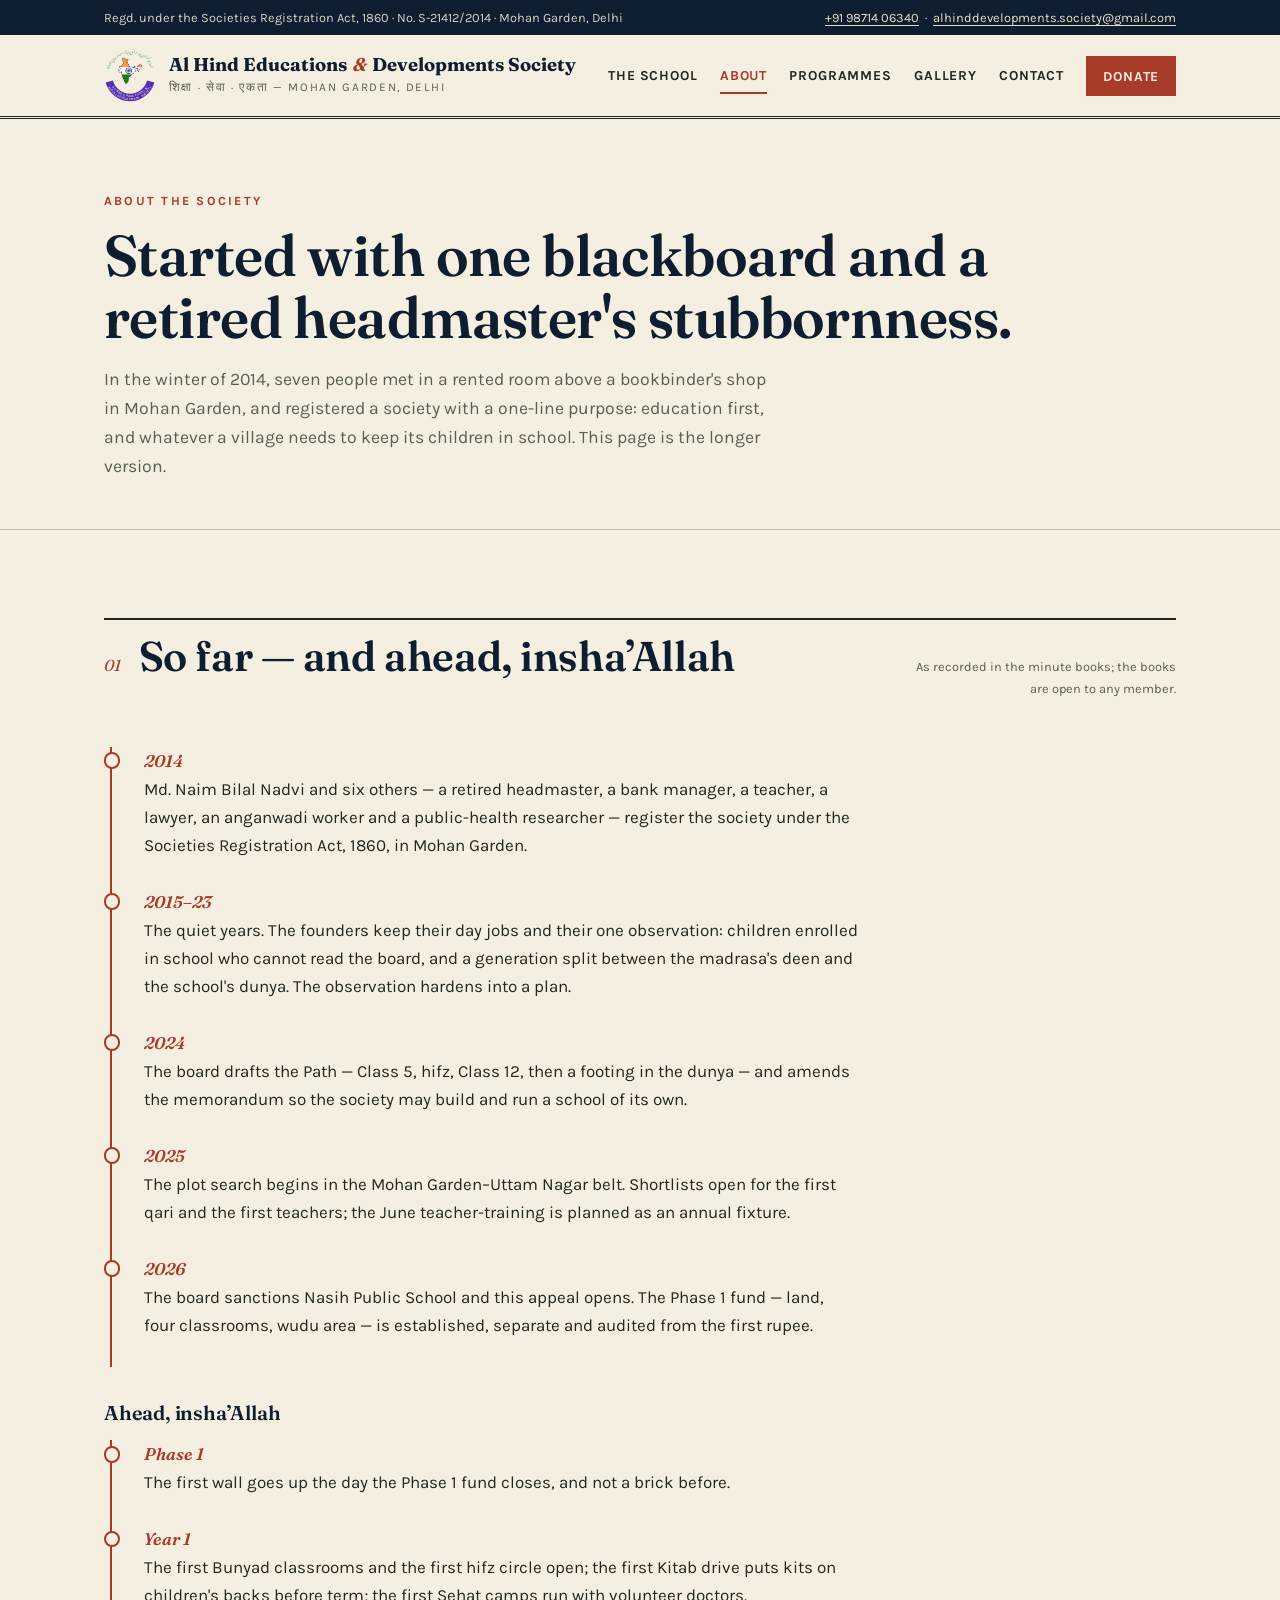
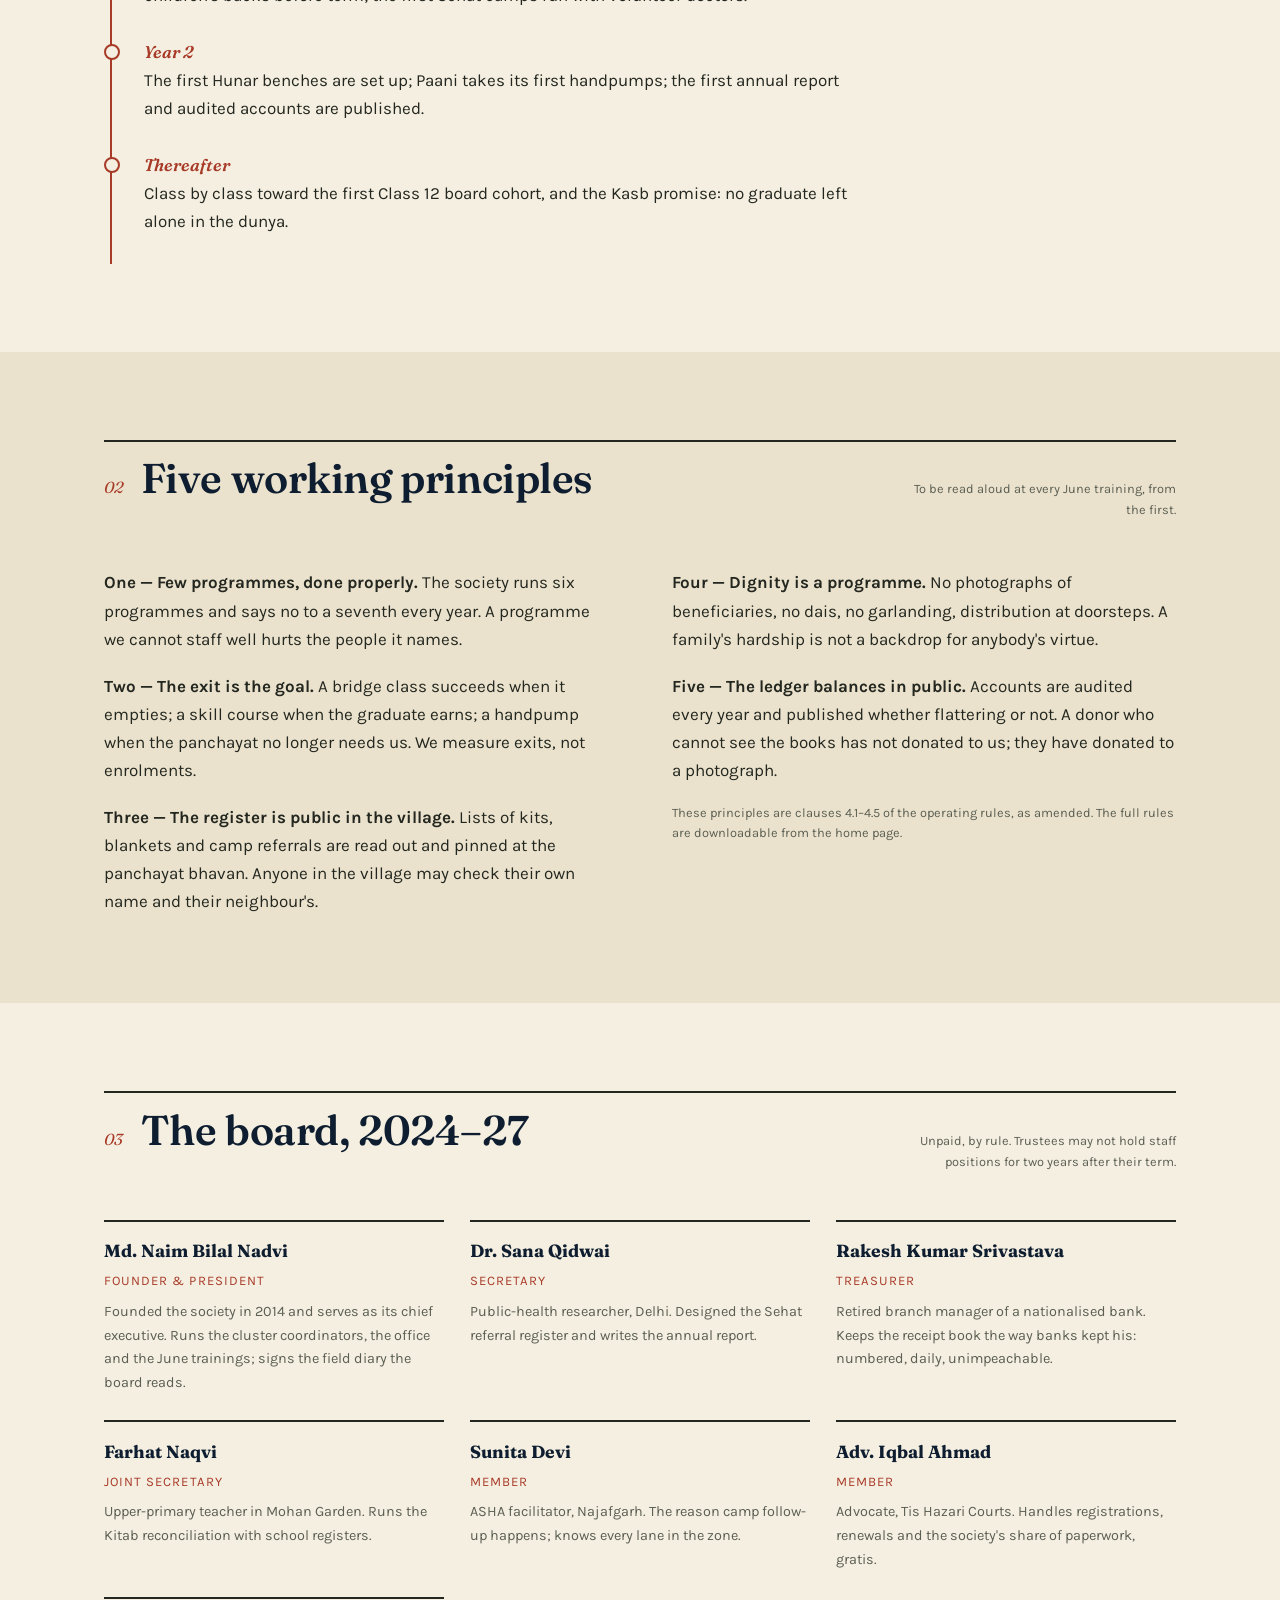
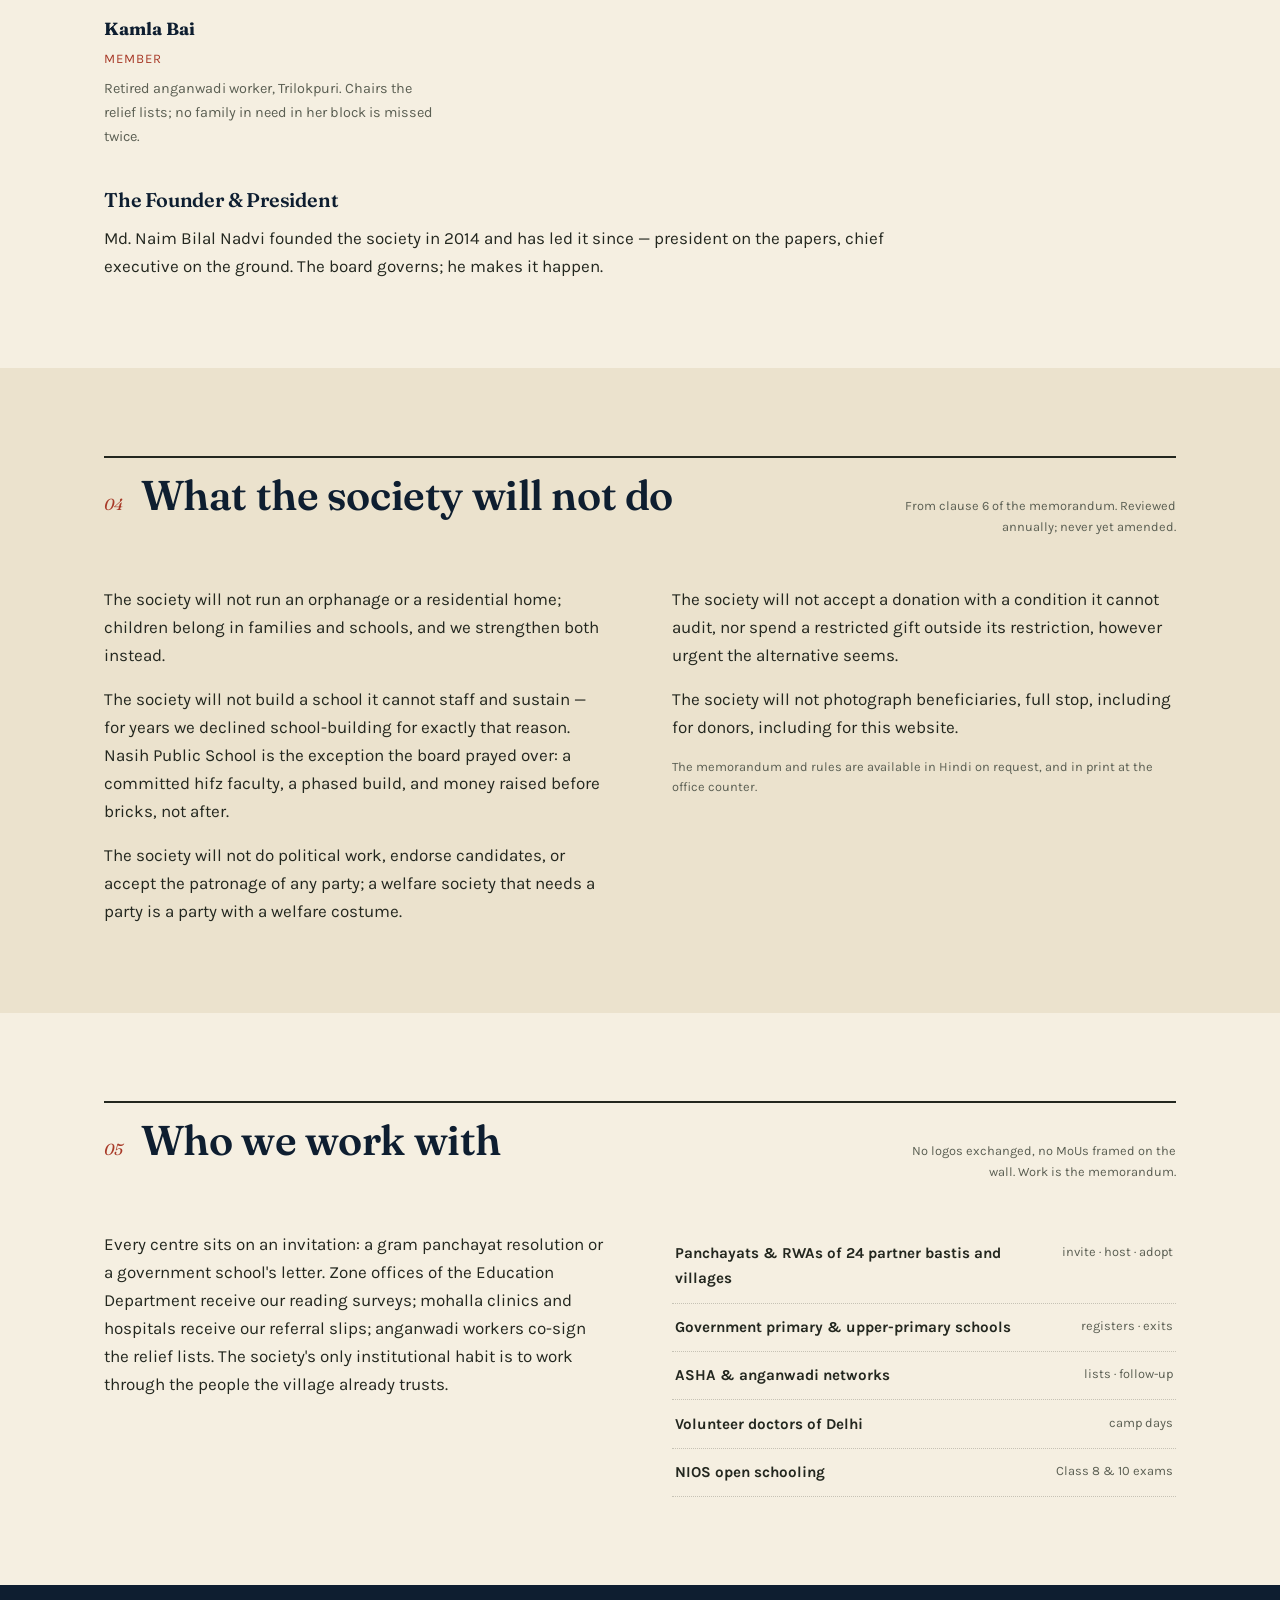
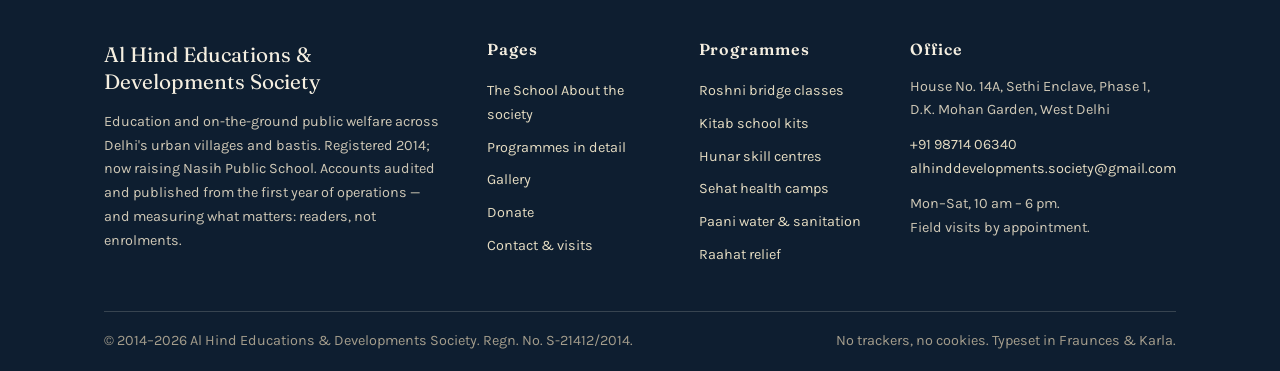
==== commit 2c8bfdf2: "Palette: back to the light cream-and-navy scheme from the reference The vivid emerald/vermilion pass" ====
--- a/about.html
+++ b/about.html
@@ -27,7 +27,7 @@
 <header class="masthead">
   <div class="wrap mast-in">
     <a class="brand" href="index.html">
-      <svg class="mark" viewBox="0 0 200 200" role="img" aria-label="Seal of the society: the map of India in saffron, white and green with the Ashoka chakra, ringed by its name in Urdu and English"><defs><path id="arc-ur" d="M 14 100 A 86 86 0 0 1 186 100"/><path id="arc-e1" d="M 20 100 A 80 80 0 0 0 180 100"/><path id="arc-e2" d="M 7 100 A 93 93 0 0 0 193 100"/></defs><path d="M 193.7 125.1 A 97 97 0 0 1 6.3 125.1 L 34.3 117.6 A 68 68 0 0 0 165.7 117.6 Z" fill="#5530b2"/><image href="assets/img/india-map.png" x="54" y="30" width="92" height="100" preserveAspectRatio="xMidYMid meet"/><text font-family="'Noto Nastaliq Urdu', serif" font-size="11.5" fill="#178a3a"><textPath href="#arc-ur" startOffset="50%" text-anchor="middle">الہند ایجوکیشنل اینڈ سوشل ڈیولپمنٹ سوسائٹی (رجسٹرڈ)</textPath></text><text font-family="Karla, sans-serif" font-weight="700" font-size="11" letter-spacing="1" fill="#fff9ec"><textPath href="#arc-e1" startOffset="50%" text-anchor="middle">AL-HIND EDUCATIONAL &amp;</textPath></text><text font-family="Karla, sans-serif" font-weight="700" font-size="11" letter-spacing="1" fill="#fff9ec"><textPath href="#arc-e2" startOffset="50%" text-anchor="middle">SOCIAL DEVELOPMENT SOCIETY</textPath></text></svg>
+      <svg class="mark" viewBox="0 0 200 200" role="img" aria-label="Seal of the society: the map of India in saffron, white and green with the Ashoka chakra, ringed by its name in Urdu and English"><defs><path id="arc-ur" d="M 14 100 A 86 86 0 0 1 186 100"/><path id="arc-e1" d="M 20 100 A 80 80 0 0 0 180 100"/><path id="arc-e2" d="M 7 100 A 93 93 0 0 0 193 100"/></defs><path d="M 193.7 125.1 A 97 97 0 0 1 6.3 125.1 L 34.3 117.6 A 68 68 0 0 0 165.7 117.6 Z" fill="#5530b2"/><image href="assets/img/india-map.png" x="54" y="30" width="92" height="100" preserveAspectRatio="xMidYMid meet"/><text font-family="'Noto Nastaliq Urdu', serif" font-size="11.5" fill="#178a3a"><textPath href="#arc-ur" startOffset="50%" text-anchor="middle">الہند ایجوکیشنل اینڈ سوشل ڈیولپمنٹ سوسائٹی (رجسٹرڈ)</textPath></text><text font-family="Karla, sans-serif" font-weight="700" font-size="11" letter-spacing="1" fill="#f5efe1"><textPath href="#arc-e1" startOffset="50%" text-anchor="middle">AL-HIND EDUCATIONAL &amp;</textPath></text><text font-family="Karla, sans-serif" font-weight="700" font-size="11" letter-spacing="1" fill="#f5efe1"><textPath href="#arc-e2" startOffset="50%" text-anchor="middle">SOCIAL DEVELOPMENT SOCIETY</textPath></text></svg>
       <span>
         <span class="brand-name">Al Hind Educations <em>&amp;</em> Developments Society</span>
         <span class="brand-sub">शिक्षा · सेवा · एकता — Mohan Garden, Delhi</span>
--- a/assets/css/style.css
+++ b/assets/css/style.css
@@ -5,17 +5,17 @@
    ========================================================================== */
 
 :root {
-  --paper: #fff9ec;
-  --paper-deep: #f9edd2;
-  --card: #fffdf6;
+  --paper: #f5efe1;
+  --paper-deep: #ebe2cd;
+  --card: #fbf6ea;
   --ink: #23271f;
   --ink-soft: #5b5f53;
-  --indigo: #0c7f57;
-  --indigo-deep: #0b6b4a;
-  --madder: #d84324;
-  --madder-deep: #b03318;
-  --ochre: #f0a11a;
-  --leaf: #2ea06a;
+  --indigo: #12263a;
+  --indigo-deep: #0e1e30;
+  --madder: #a83a28;
+  --madder-deep: #7d2a1c;
+  --ochre: #b0821f;
+  --leaf: #33654c;
   --line: rgba(35, 39, 31, 0.22);
   --line-soft: rgba(35, 39, 31, 0.12);
   --serif: "Fraunces", "Iowan Old Style", Georgia, "Times New Roman", serif;
@@ -96,10 +96,10 @@
 }
 
 .topbar {
-  background: var(--indigo-deep); color: #e8e0cc;
+  background: var(--indigo-deep); color: #d8d3c4;
   font-size: .8rem;
 }
-.topbar a { color: #f5ebd3; }
+.topbar a { color: #e9dfc6; }
 .topbar-in {
   display: flex; justify-content: space-between; gap: 1rem;
   padding-block: .45rem; flex-wrap: wrap;
@@ -213,7 +213,7 @@
 
 section { padding-block: clamp(3rem, 7vw, 5.5rem); }
 section.tinted { background: var(--paper-deep); }
-section.dark { background: var(--indigo-deep); color: #eae2cf; }
+section.dark { background: var(--indigo-deep); color: #ddd6c5; }
 section.dark h2, section.dark h3 { color: var(--paper); }
 
 .sec-head {
@@ -227,7 +227,7 @@
 .sec-head h2 { font-size: clamp(1.7rem, 3.4vw, 2.6rem); }
 .sec-head .sec-note { margin-left: auto; font-size: .8rem; color: var(--ink-soft); max-width: 22em; text-align: right; }
 section.dark .sec-head { border-top-color: var(--paper); }
-section.dark .sec-head .sec-note { color: #c9c0ac; }
+section.dark .sec-head .sec-note { color: #b7b0a0; }
 
 /* ---------- mission ---------- */
 
@@ -337,7 +337,7 @@
   color: var(--paper);
 }
 .voice blockquote::before { content: "“"; color: var(--ochre); font-size: 1.6em; line-height: 0; vertical-align: -0.3em; margin-right: .1em; }
-.voice cite { display: block; margin-top: 1rem; font-style: normal; font-size: .8rem; letter-spacing: .1em; text-transform: uppercase; color: #c9c0ac; }
+.voice cite { display: block; margin-top: 1rem; font-style: normal; font-size: .8rem; letter-spacing: .1em; text-transform: uppercase; color: #b7b0a0; }
 
 /* ---------- transparency ---------- */
 
@@ -433,7 +433,7 @@
 
 /* ---------- footer ---------- */
 
-footer { background: var(--indigo-deep); color: #ded5c0; margin-top: 0; }
+footer { background: var(--indigo-deep); color: #cfc8b6; margin-top: 0; }
 .foot-grid {
   display: grid; grid-template-columns: 2fr 1fr 1fr 1.4fr;
   gap: 2.5rem; padding-block: 3.5rem 2.5rem;
@@ -443,12 +443,12 @@
 footer p, footer li { font-size: .9rem; }
 footer ul { list-style: none; }
 footer li { padding-block: .28rem; }
-footer a { color: #f3e9cf; text-decoration: none; }
+footer a { color: #e5dcc2; text-decoration: none; }
 footer a:hover { color: var(--ochre); }
 .foot-base {
   border-top: 1px solid rgba(245, 239, 225, .18);
   padding-block: 1.1rem; display: flex; justify-content: space-between; gap: 1rem; flex-wrap: wrap;
-  font-size: .78rem; color: #b5ac97;
+  font-size: .78rem; color: #a49d8c;
 }
 
 /* ---------- page hero for inner pages ---------- */
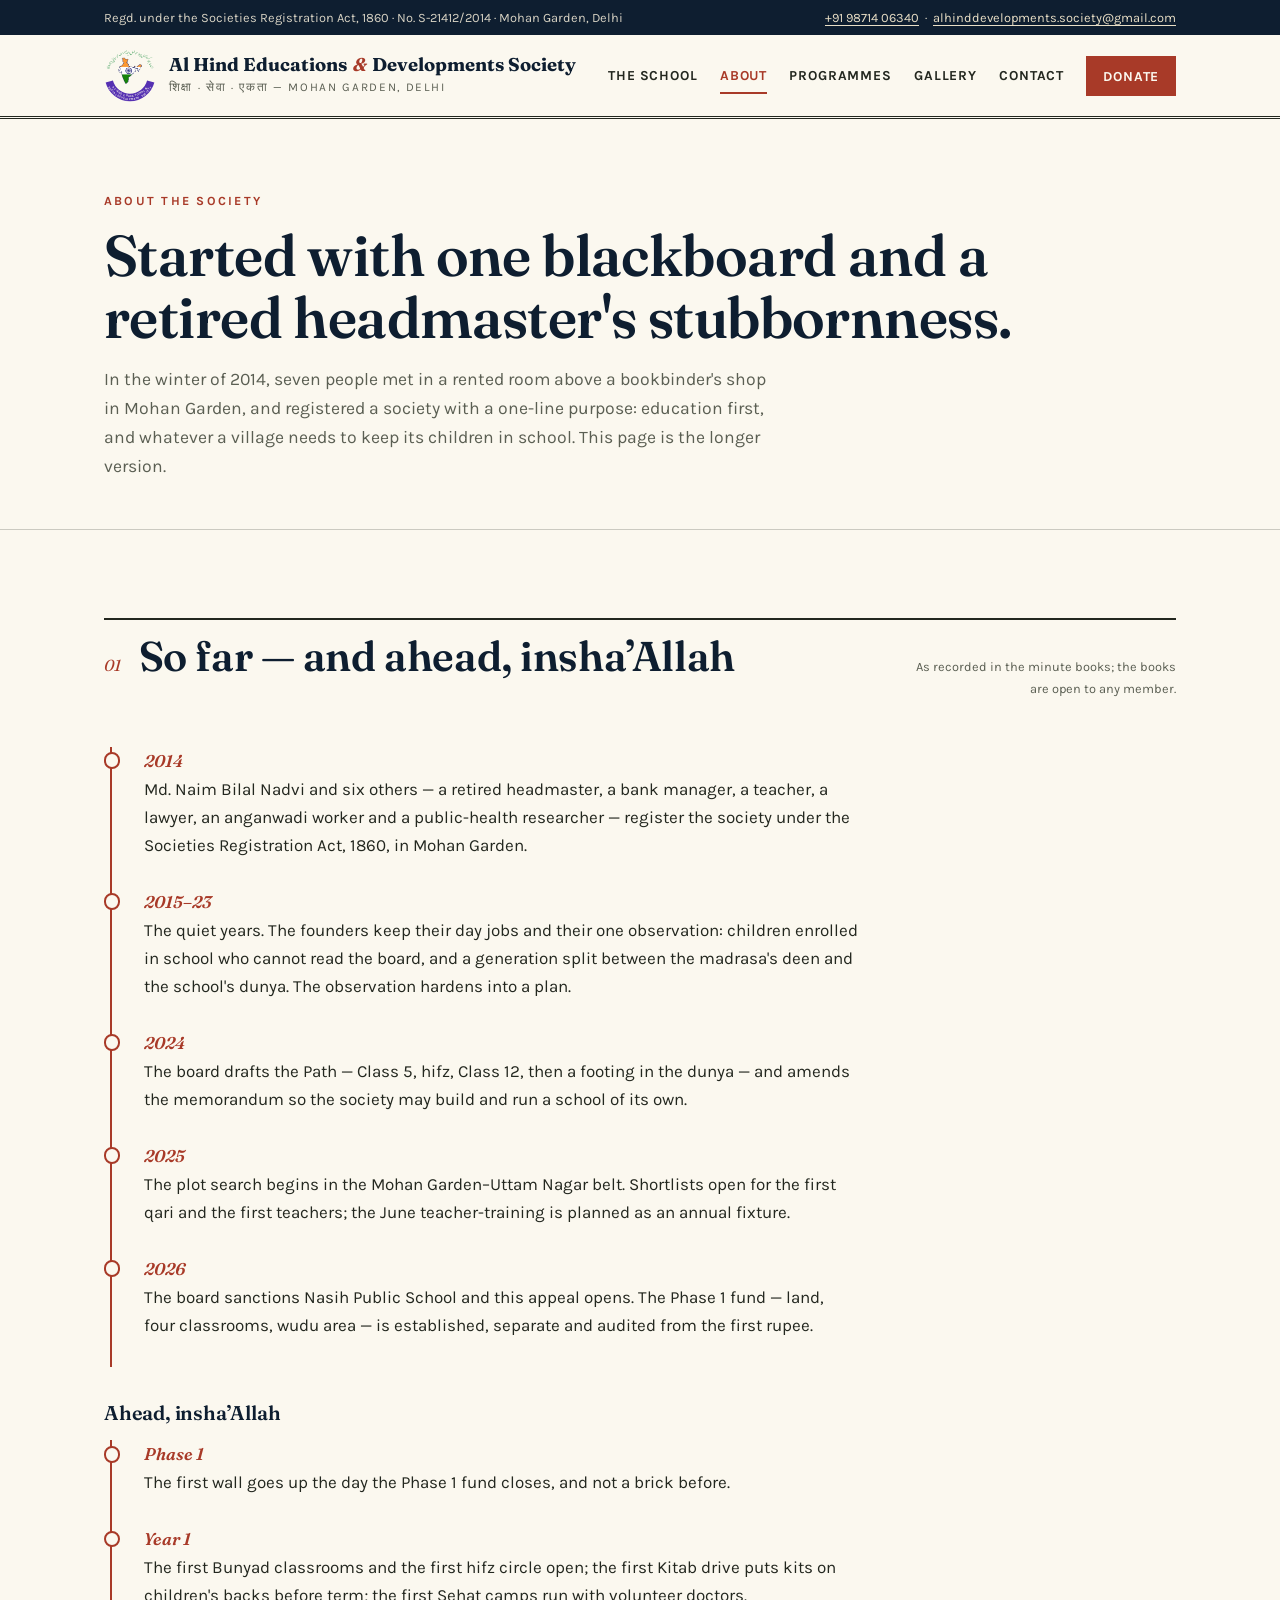
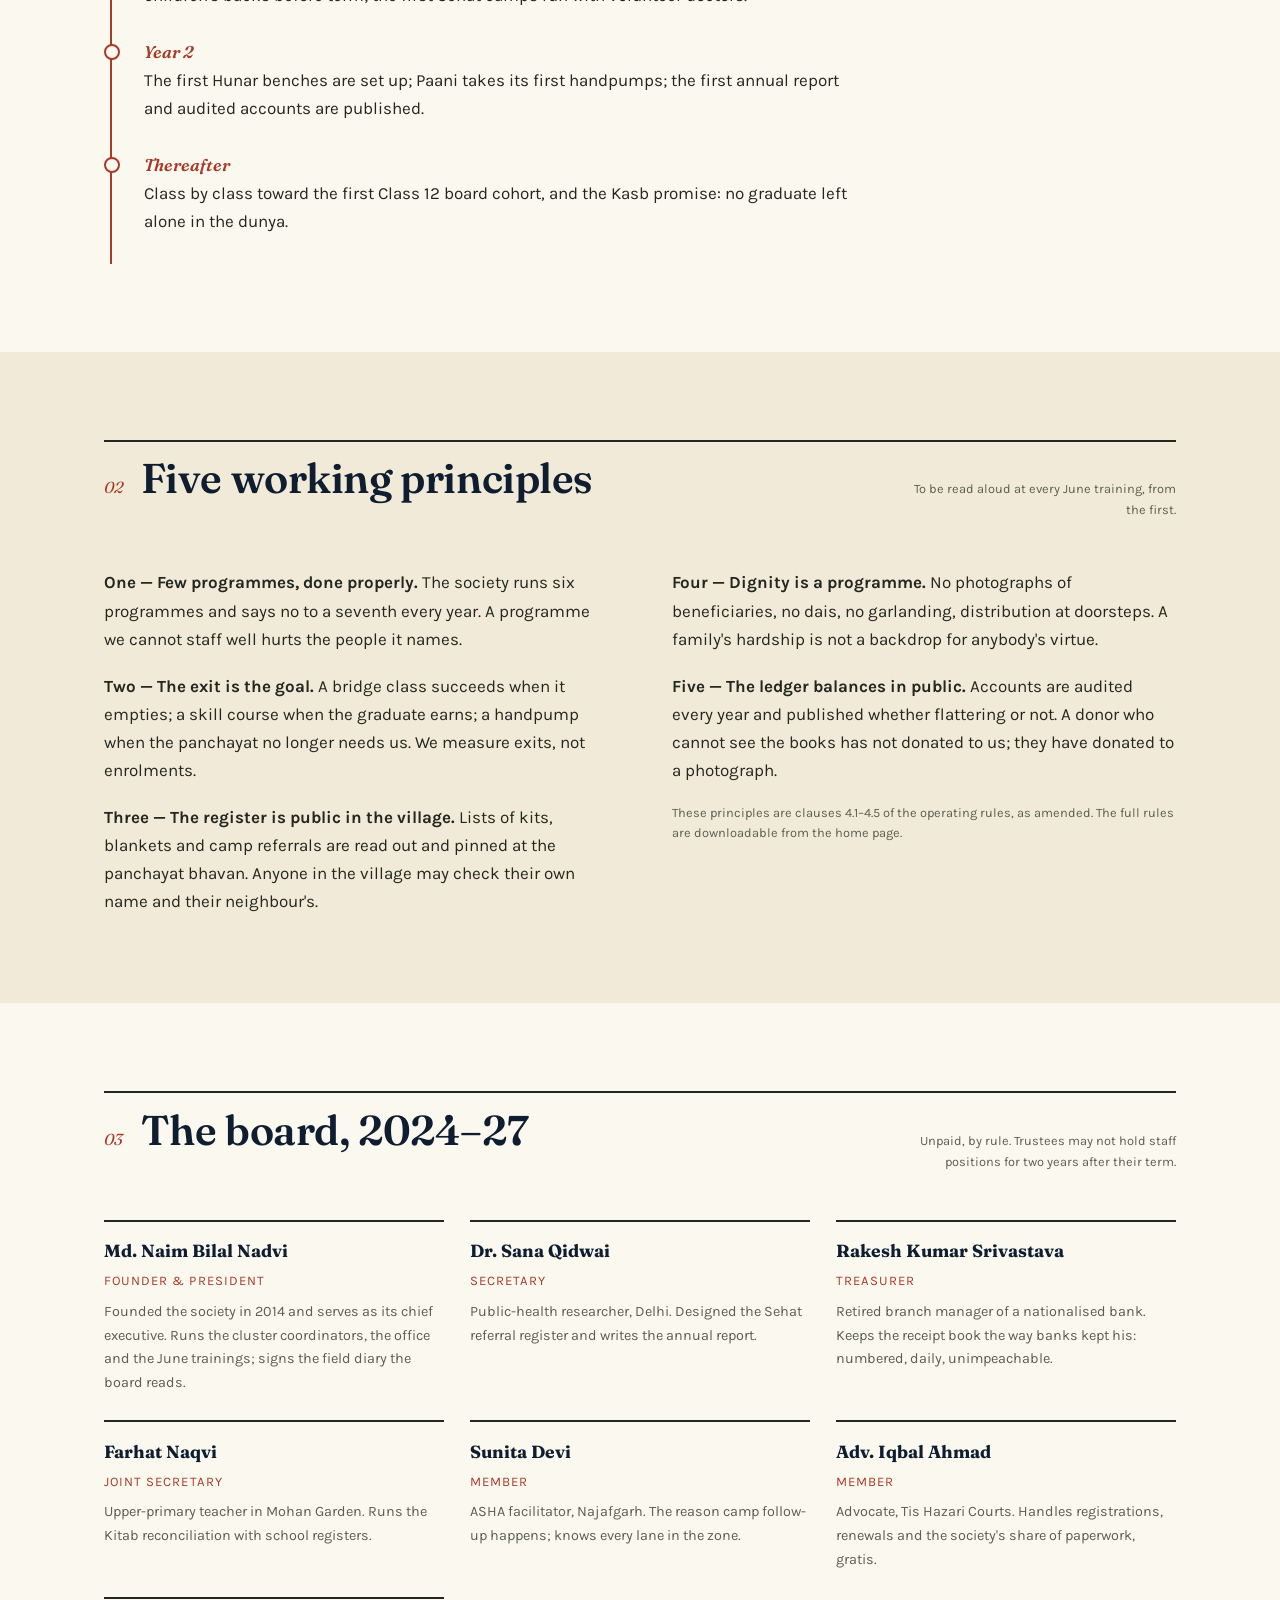
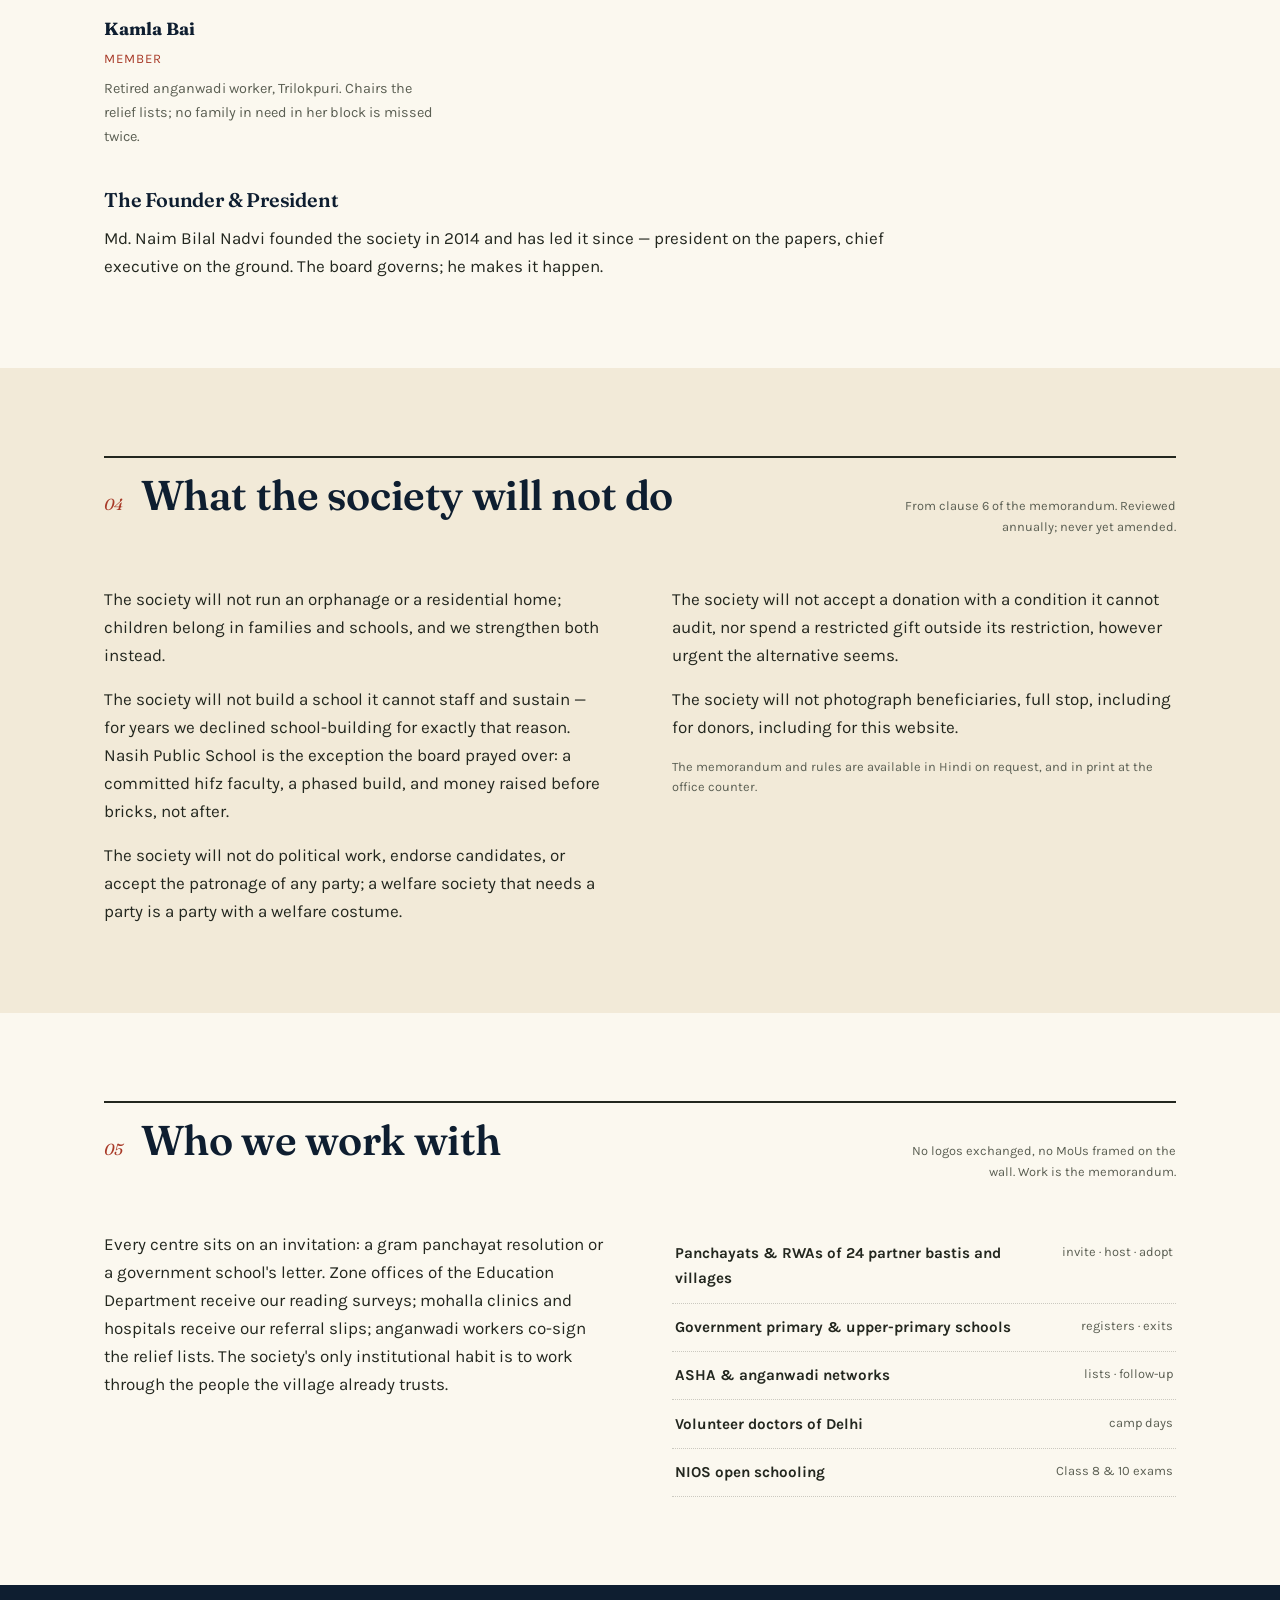
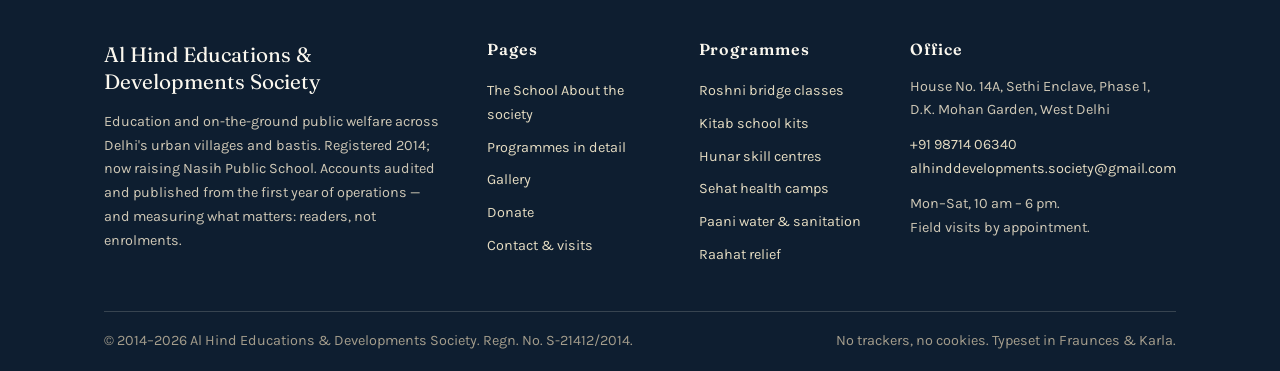
==== commit ccc5b05b: "Brighter paper tint and light-only color-scheme declaration Paper lifted from #f5efe1 to #fbf8ef (ca" ====
--- a/about.html
+++ b/about.html
@@ -3,13 +3,14 @@
 <head>
 <meta charset="utf-8">
 <meta name="viewport" content="width=device-width, initial-scale=1">
+<meta name="color-scheme" content="light">
 <title>About the society — Al Hind Educations &amp; Developments Society, Mohan Garden, Delhi</title>
 <meta name="description" content="The history, principles, board and constitution of Al Hind Educations & Developments Society — a welfare society working in education and public welfare across Delhi's urban villages and bastis since 2014.">
 <link rel="icon" type="image/png" href="assets/img/india-map.png">
 <link rel="preconnect" href="https://fonts.googleapis.com">
 <link rel="preconnect" href="https://fonts.gstatic.com" crossorigin>
 <link href="https://fonts.googleapis.com/css2?family=Fraunces:ital,opsz,wght@0,9..144,400..700;1,9..144,400..700&family=Karla:ital,wght@0,400..700;1,400..700&family=Noto+Nastaliq+Urdu:wght@400..700&display=swap" rel="stylesheet">
-<link rel="stylesheet" href="assets/css/style.css">
+<link rel="stylesheet" href="assets/css/style.css?v=3">
 </head>
 <body>
 <a class="skip" href="#main">Skip to content</a>
@@ -27,7 +28,7 @@
 <header class="masthead">
   <div class="wrap mast-in">
     <a class="brand" href="index.html">
-      <svg class="mark" viewBox="0 0 200 200" role="img" aria-label="Seal of the society: the map of India in saffron, white and green with the Ashoka chakra, ringed by its name in Urdu and English"><defs><path id="arc-ur" d="M 14 100 A 86 86 0 0 1 186 100"/><path id="arc-e1" d="M 20 100 A 80 80 0 0 0 180 100"/><path id="arc-e2" d="M 7 100 A 93 93 0 0 0 193 100"/></defs><path d="M 193.7 125.1 A 97 97 0 0 1 6.3 125.1 L 34.3 117.6 A 68 68 0 0 0 165.7 117.6 Z" fill="#5530b2"/><image href="assets/img/india-map.png" x="54" y="30" width="92" height="100" preserveAspectRatio="xMidYMid meet"/><text font-family="'Noto Nastaliq Urdu', serif" font-size="11.5" fill="#178a3a"><textPath href="#arc-ur" startOffset="50%" text-anchor="middle">الہند ایجوکیشنل اینڈ سوشل ڈیولپمنٹ سوسائٹی (رجسٹرڈ)</textPath></text><text font-family="Karla, sans-serif" font-weight="700" font-size="11" letter-spacing="1" fill="#f5efe1"><textPath href="#arc-e1" startOffset="50%" text-anchor="middle">AL-HIND EDUCATIONAL &amp;</textPath></text><text font-family="Karla, sans-serif" font-weight="700" font-size="11" letter-spacing="1" fill="#f5efe1"><textPath href="#arc-e2" startOffset="50%" text-anchor="middle">SOCIAL DEVELOPMENT SOCIETY</textPath></text></svg>
+      <svg class="mark" viewBox="0 0 200 200" role="img" aria-label="Seal of the society: the map of India in saffron, white and green with the Ashoka chakra, ringed by its name in Urdu and English"><defs><path id="arc-ur" d="M 14 100 A 86 86 0 0 1 186 100"/><path id="arc-e1" d="M 20 100 A 80 80 0 0 0 180 100"/><path id="arc-e2" d="M 7 100 A 93 93 0 0 0 193 100"/></defs><path d="M 193.7 125.1 A 97 97 0 0 1 6.3 125.1 L 34.3 117.6 A 68 68 0 0 0 165.7 117.6 Z" fill="#5530b2"/><image href="assets/img/india-map.png" x="54" y="30" width="92" height="100" preserveAspectRatio="xMidYMid meet"/><text font-family="'Noto Nastaliq Urdu', serif" font-size="11.5" fill="#178a3a"><textPath href="#arc-ur" startOffset="50%" text-anchor="middle">الہند ایجوکیشنل اینڈ سوشل ڈیولپمنٹ سوسائٹی (رجسٹرڈ)</textPath></text><text font-family="Karla, sans-serif" font-weight="700" font-size="11" letter-spacing="1" fill="#fbf8ef"><textPath href="#arc-e1" startOffset="50%" text-anchor="middle">AL-HIND EDUCATIONAL &amp;</textPath></text><text font-family="Karla, sans-serif" font-weight="700" font-size="11" letter-spacing="1" fill="#fbf8ef"><textPath href="#arc-e2" startOffset="50%" text-anchor="middle">SOCIAL DEVELOPMENT SOCIETY</textPath></text></svg>
       <span>
         <span class="brand-name">Al Hind Educations <em>&amp;</em> Developments Society</span>
         <span class="brand-sub">शिक्षा · सेवा · एकता — Mohan Garden, Delhi</span>
--- a/assets/css/style.css
+++ b/assets/css/style.css
@@ -5,9 +5,10 @@
    ========================================================================== */
 
 :root {
-  --paper: #f5efe1;
-  --paper-deep: #ebe2cd;
-  --card: #fbf6ea;
+  color-scheme: light;
+  --paper: #fbf8ef;
+  --paper-deep: #f2ead8;
+  --card: #fffdf6;
   --ink: #23271f;
   --ink-soft: #5b5f53;
   --indigo: #12263a;
